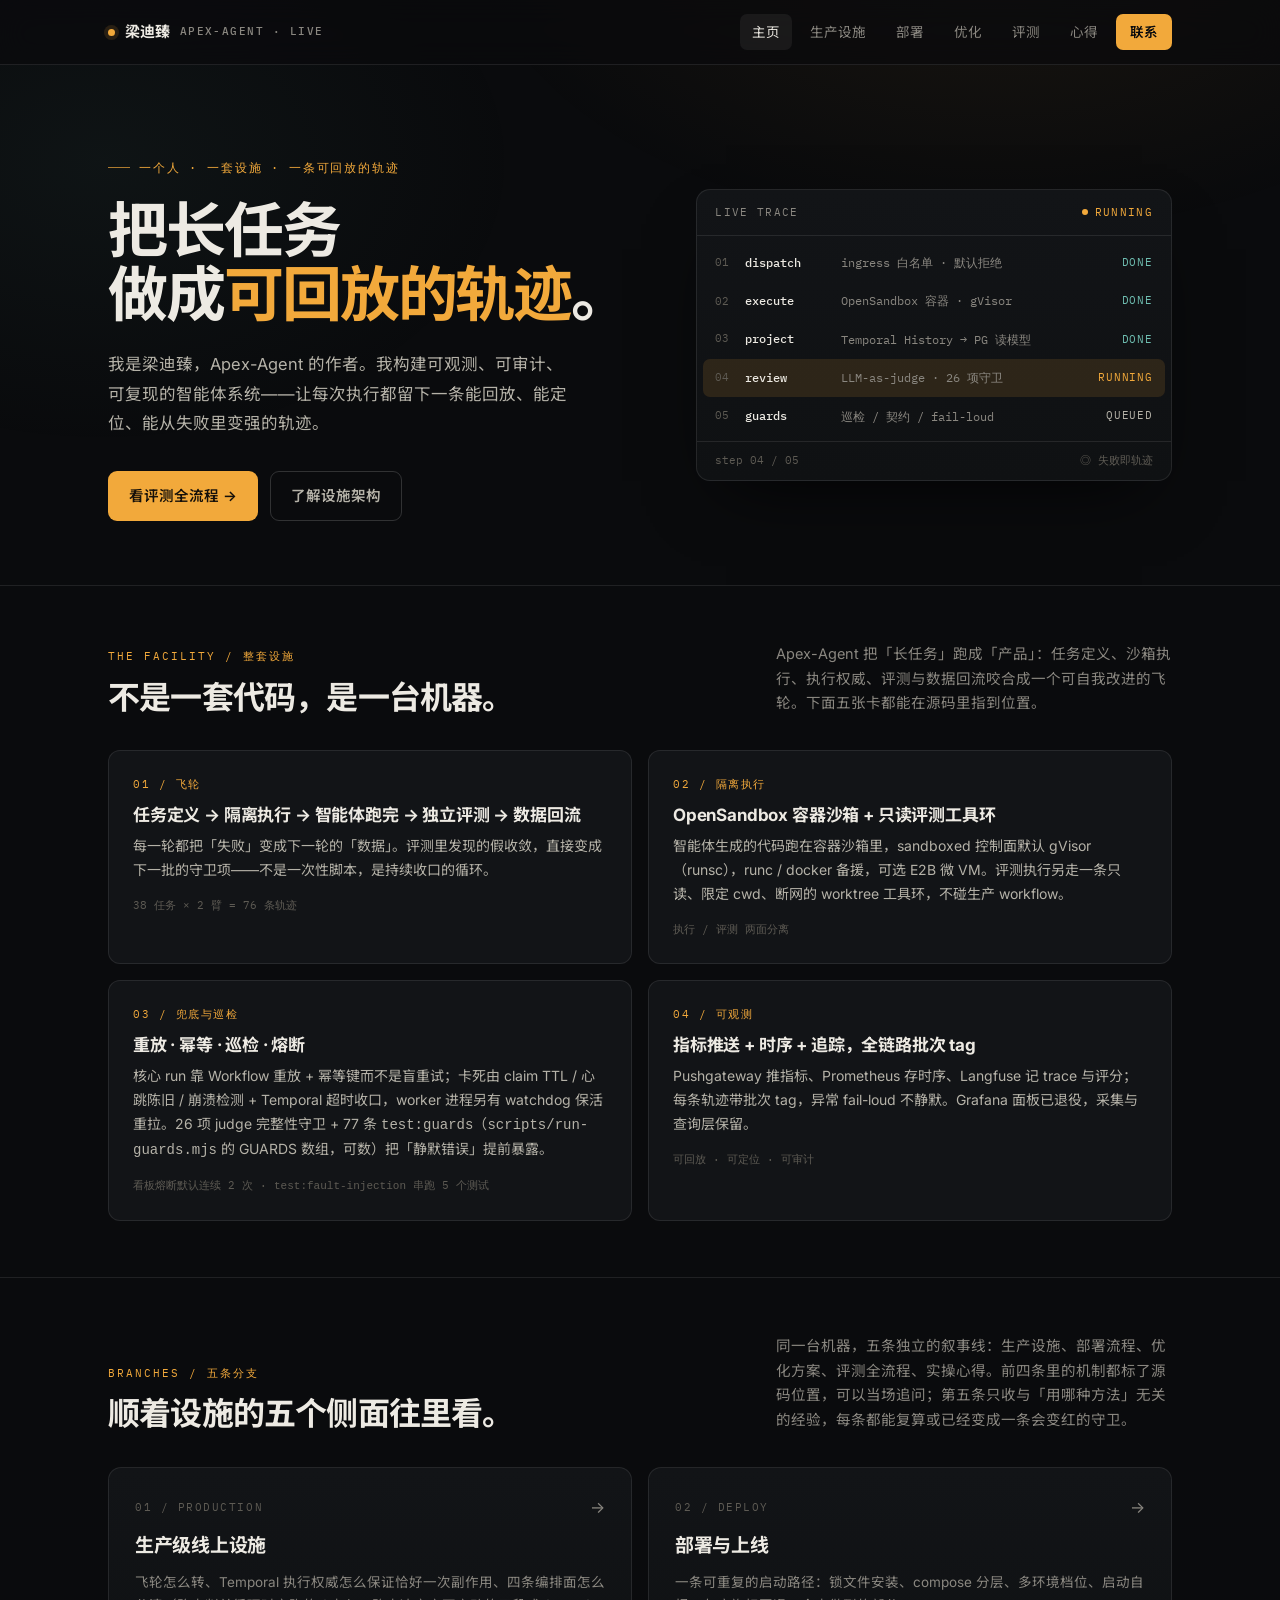
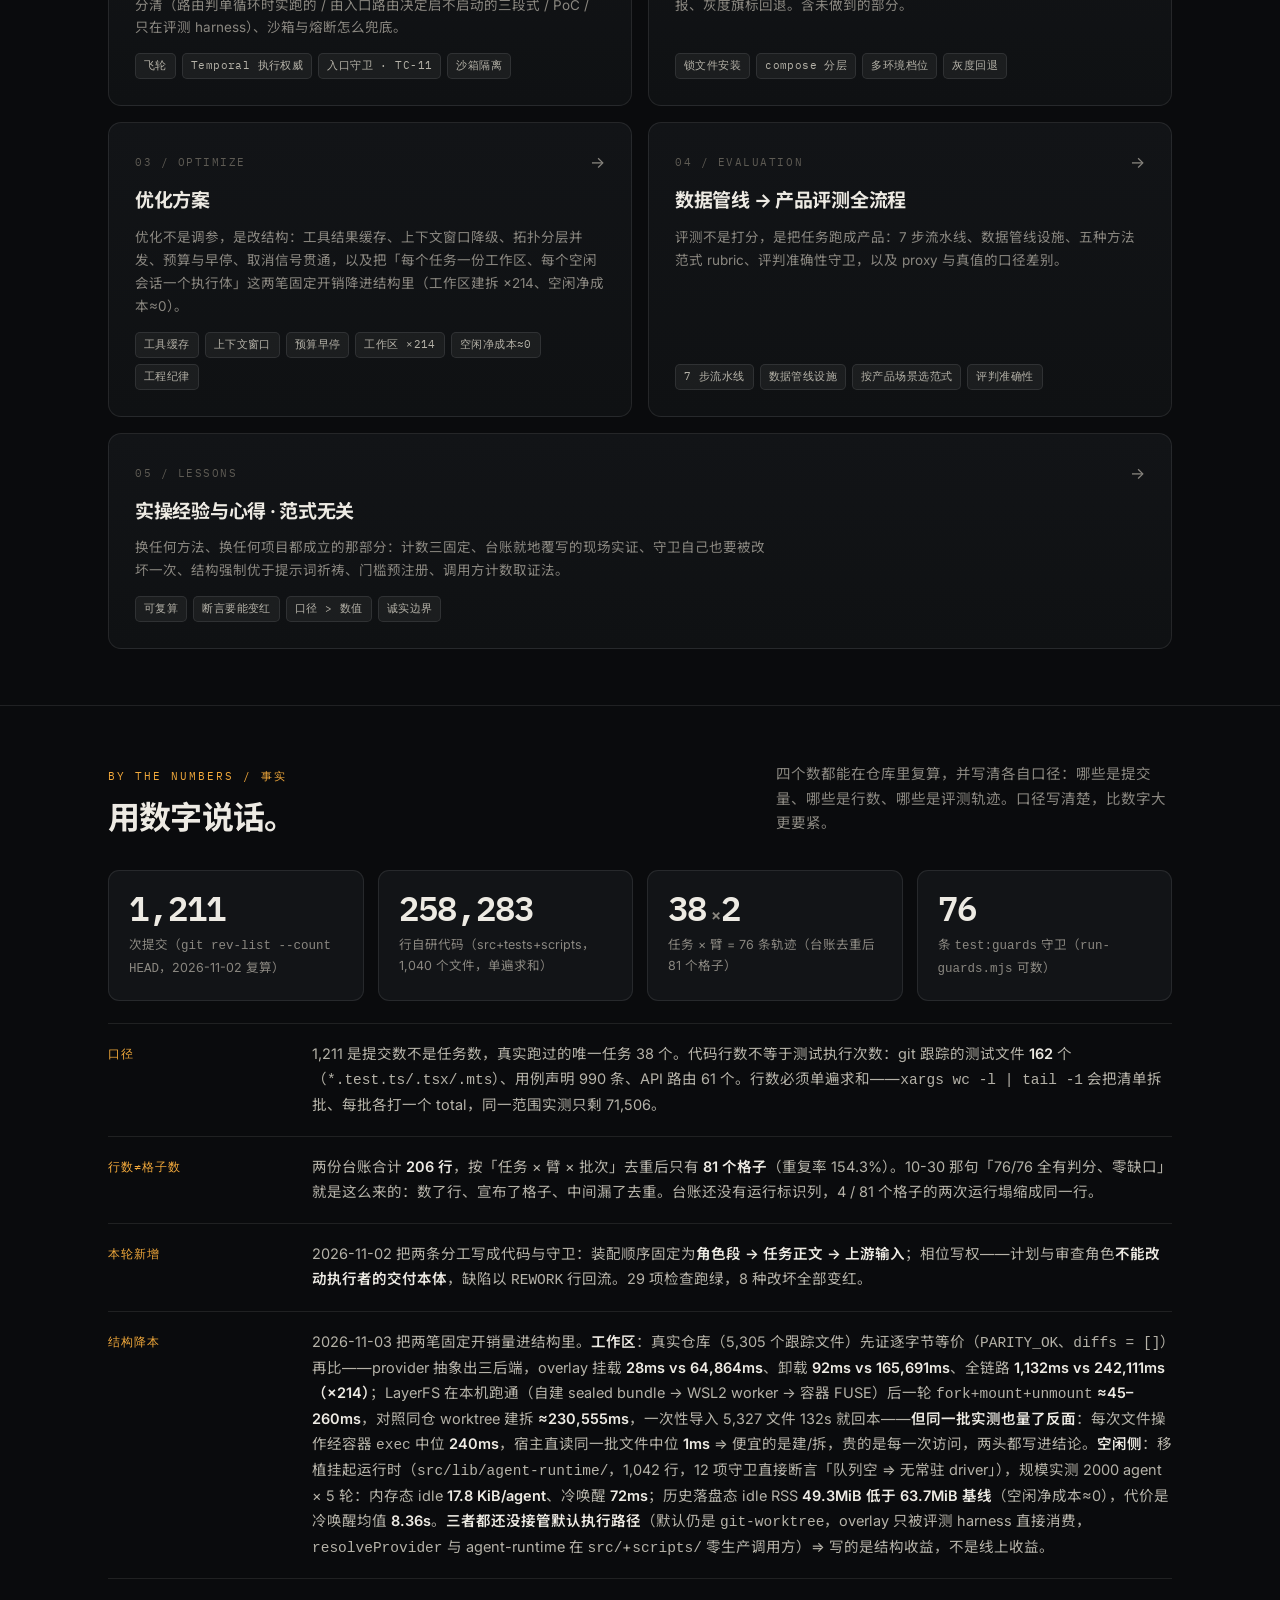
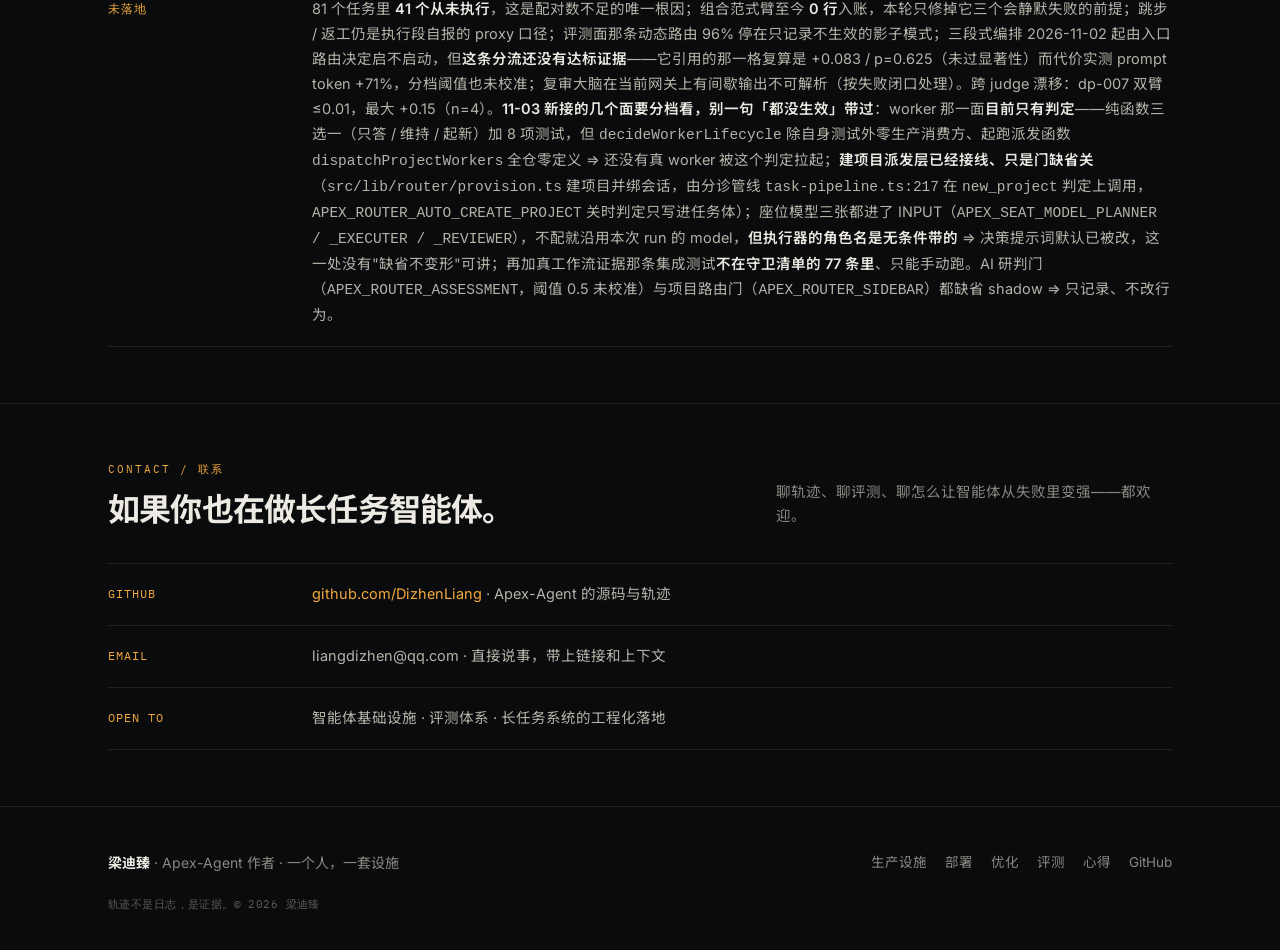
==== index.html @ 501e0e87 "fix: 四处口径被今天的路由提交证伪，就地改口并补齐派发面 自我核验发现上一版写的与 HEAD 不符，逐条以源码取证改正： - 座位模型不是两张而是三张（新增 APEX_SEAT_MODEL_EXE" ====
<!DOCTYPE html>
<html lang="zh-CN">
<head>
<meta charset="UTF-8">
<meta name="viewport" content="width=device-width, initial-scale=1.0">
<title>梁迪臻 · Apex-Agent</title>
<meta name="description" content="梁迪臻，Apex-Agent 作者。一套把长任务跑成可回放轨迹的智能体设施：Temporal 执行权威、沙箱隔离、LLM-as-judge 评测与守卫。">
<link rel="preconnect" href="https://fonts.googleapis.com">
<link rel="preconnect" href="https://fonts.gstatic.com" crossorigin>
<link href="https://fonts.googleapis.com/css2?family=Inter:wght@400;500;600;700;800&family=IBM+Plex+Mono:wght@400;500;600&family=Noto+Sans+SC:wght@400;500;700&display=swap" rel="stylesheet">
<link rel="stylesheet" href="style.css">
</head>
<body>

<header class="site-header">
  <div class="wrap">
    <a class="brand" href="index.html"><span class="dot"></span> 梁迪臻 <span class="sub">APEX-AGENT · LIVE</span></a>
    <nav class="nav">
      <a href="index.html" class="active">主页</a>
      <a href="production.html">生产设施</a>
      <a href="deploy.html">部署</a>
      <a href="optimize.html">优化</a>
      <a href="eval.html">评测</a>
      <a href="lessons.html">心得</a>
      <a href="#contact" class="cta">联系</a>
    </nav>
  </div>
</header>

<main>
  <section class="hero">
    <div class="wrap grid">
      <div>
        <div class="eyebrow">一个人 · 一套设施 · 一条可回放的轨迹</div>
        <h1>把长任务<br>做成<span class="em">可回放的轨迹</span>。</h1>
        <p class="lede">我是梁迪臻，Apex-Agent 的作者。我构建可观测、可审计、可复现的智能体系统——让每次执行都留下一条能回放、能定位、能从失败里变强的轨迹。</p>
        <div class="actions">
          <a class="btn btn-primary" href="eval.html">看评测全流程 →</a>
          <a class="btn btn-ghost" href="#facility">了解设施架构</a>
        </div>
      </div>
      <div class="trace" aria-hidden="true">
        <div class="trace-head"><span>LIVE TRACE</span><span class="live"><i></i>RUNNING</span></div>
        <div class="trace-body">
          <div class="trow"><span class="idx">01</span><span class="act">dispatch</span><span class="detail">ingress 白名单 · 默认拒绝</span><span class="st ok">done</span></div>
          <div class="trow"><span class="idx">02</span><span class="act">execute</span><span class="detail">OpenSandbox 容器 · gVisor</span><span class="st ok">done</span></div>
          <div class="trow"><span class="idx">03</span><span class="act">project</span><span class="detail">Temporal History → PG 读模型</span><span class="st ok">done</span></div>
          <div class="trow now"><span class="idx">04</span><span class="act">review</span><span class="detail">LLM-as-judge · 26 项守卫</span><span class="st run">running</span></div>
          <div class="trow"><span class="idx">05</span><span class="act">guards</span><span class="detail">巡检 / 契约 / fail-loud</span><span class="st">queued</span></div>
        </div>
        <div class="trace-foot"><span>step 04 / 05</span><span>◎ 失败即轨迹</span></div>
      </div>
    </div>
  </section>

  <section class="section" id="facility">
    <div class="wrap">
      <div class="section-head reveal">
        <div><div class="overline">The Facility / 整套设施</div><h2>不是一套代码，是一台机器。</h2></div>
        <p class="note">Apex-Agent 把「长任务」跑成「产品」：任务定义、沙箱执行、执行权威、评测与数据回流咬合成一个可自我改进的飞轮。下面五张卡都能在源码里指到位置。</p>
      </div>
      <div class="cards reveal">
        <div class="card">
          <div class="k">01 / 飞轮</div>
          <h3>任务定义 → 隔离执行 → 智能体跑完 → 独立评测 → 数据回流</h3>
          <p>每一轮都把「失败」变成下一轮的「数据」。评测里发现的假收敛，直接变成下一批的守卫项——不是一次性脚本，是持续收口的循环。</p>
          <div class="meta">38 任务 × 2 臂 = 76 条轨迹</div>
        </div>
        <div class="card">
          <div class="k">02 / 隔离执行</div>
          <h3>OpenSandbox 容器沙箱 + 只读评测工具环</h3>
          <p>智能体生成的代码跑在容器沙箱里，sandboxed 控制面默认 gVisor（runsc），runc / docker 备援，可选 E2B 微 VM。评测执行另走一条只读、限定 cwd、断网的 worktree 工具环，不碰生产 workflow。</p>
          <div class="meta">执行 / 评测 两面分离</div>
        </div>
        <div class="card">
          <div class="k">03 / 兜底与巡检</div>
          <h3>重放 · 幂等 · 巡检 · 熔断</h3>
          <p>核心 run 靠 Workflow 重放 + 幂等键而不是盲重试；卡死由 claim TTL / 心跳陈旧 / 崩溃检测 + Temporal 超时收口，worker 进程另有 watchdog 保活重拉。26 项 judge 完整性守卫 + 77 条 <code>test:guards</code>（<code>scripts/run-guards.mjs</code> 的 GUARDS 数组，可数）把「静默错误」提前暴露。</p>
          <div class="meta">看板熔断默认连续 2 次 · <code>test:fault-injection</code> 串跑 5 个测试</div>
        </div>
        <div class="card">
          <div class="k">04 / 可观测</div>
          <h3>指标推送 + 时序 + 追踪，全链路批次 tag</h3>
          <p>Pushgateway 推指标、Prometheus 存时序、Langfuse 记 trace 与评分；每条轨迹带批次 tag，异常 fail-loud 不静默。Grafana 面板已退役，采集与查询层保留。</p>
          <div class="meta">可回放 · 可定位 · 可审计</div>
        </div>
      </div>
    </div>
  </section>

  <section class="section" id="branches">
    <div class="wrap">
      <div class="section-head reveal">
        <div><div class="overline">Branches / 五条分支</div><h2>顺着设施的五个侧面往里看。</h2></div>
        <p class="note">同一台机器，五条独立的叙事线：生产设施、部署流程、优化方案、评测全流程、实操心得。前四条里的机制都标了源码位置，可以当场追问；第五条只收与「用哪种方法」无关的经验，每条都能复算或已经变成一条会变红的守卫。</p>
      </div>
      <div class="branches reveal">
        <a class="branch" href="production.html">
          <div class="top"><span class="num">01 / PRODUCTION</span><span class="arrow">→</span></div>
          <h3>生产级线上设施</h3>
          <p>飞轮怎么转、Temporal 执行权威怎么保证恰好一次副作用、四条编排面怎么分清（路由判单循环时实跑的 / 由入口路由决定启不启动的三段式 / PoC / 只在评测 harness）、沙箱与熔断怎么兜底。</p>
          <div class="tags"><span class="tag">飞轮</span><span class="tag">Temporal 执行权威</span><span class="tag">入口守卫 · TC-11</span><span class="tag">沙箱隔离</span></div>
        </a>
        <a class="branch" href="deploy.html">
          <div class="top"><span class="num">02 / DEPLOY</span><span class="arrow">→</span></div>
          <h3>部署与上线</h3>
          <p>一条可重复的启动路径：锁文件安装、compose 分层、多环境档位、启动自报、灰度旗标回退。含未做到的部分。</p>
          <div class="tags"><span class="tag">锁文件安装</span><span class="tag">compose 分层</span><span class="tag">多环境档位</span><span class="tag">灰度回退</span></div>
        </a>
        <a class="branch" href="optimize.html">
          <div class="top"><span class="num">03 / OPTIMIZE</span><span class="arrow">→</span></div>
          <h3>优化方案</h3>
          <p>优化不是调参，是改结构：工具结果缓存、上下文窗口降级、拓扑分层并发、预算与早停、取消信号贯通，以及把「每个任务一份工作区、每个空闲会话一个执行体」这两笔固定开销降进结构里（工作区建拆 ×214、空闲净成本≈0）。</p>
          <div class="tags"><span class="tag">工具缓存</span><span class="tag">上下文窗口</span><span class="tag">预算早停</span><span class="tag">工作区 ×214</span><span class="tag">空闲净成本≈0</span><span class="tag">工程纪律</span></div>
        </a>
        <a class="branch" href="eval.html">
          <div class="top"><span class="num">04 / EVALUATION</span><span class="arrow">→</span></div>
          <h3>数据管线 → 产品评测全流程</h3>
          <p>评测不是打分，是把任务跑成产品：7 步流水线、数据管线设施、五种方法范式 rubric、评判准确性守卫，以及 proxy 与真值的口径差别。</p>
          <div class="tags"><span class="tag">7 步流水线</span><span class="tag">数据管线设施</span><span class="tag">按产品场景选范式</span><span class="tag">评判准确性</span></div>
        </a>
        <a class="branch wide" href="lessons.html">
          <div class="top"><span class="num">05 / LESSONS</span><span class="arrow">→</span></div>
          <h3>实操经验与心得 · 范式无关</h3>
          <p>换任何方法、换任何项目都成立的那部分：计数三固定、台账就地覆写的现场实证、守卫自己也要被改坏一次、结构强制优于提示词祈祷、门槛预注册、调用方计数取证法。</p>
          <div class="tags"><span class="tag">可复算</span><span class="tag">断言要能变红</span><span class="tag">口径 &gt; 数值</span><span class="tag">诚实边界</span></div>
        </a>
      </div>
    </div>
  </section>

  <section class="section" id="facts">
    <div class="wrap">
      <div class="section-head reveal">
        <div><div class="overline">By the numbers / 事实</div><h2>用数字说话。</h2></div>
        <p class="note">四个数都能在仓库里复算，并写清各自口径：哪些是提交量、哪些是行数、哪些是评测轨迹。口径写清楚，比数字大更要紧。</p>
      </div>
      <div class="facts reveal">
        <div class="fact"><div class="v">1,211</div><div class="l">次提交（<code>git rev-list --count HEAD</code>，2026-11-02 复算）</div></div>
        <div class="fact"><div class="v">258,283</div><div class="l">行自研代码（src+tests+scripts，1,040 个文件，单遍求和）</div></div>
        <div class="fact"><div class="v">38<span class="u">×</span>2</div><div class="l">任务 × 臂 = 76 条轨迹（台账去重后 81 个格子）</div></div>
        <div class="fact"><div class="v">76</div><div class="l">条 <code>test:guards</code> 守卫（<code>run-guards.mjs</code> 可数）</div></div>
      </div>
      <div class="rows reveal" style="margin-top:22px">
        <div class="row"><div class="rk">口径</div><div class="rv">1,211 是提交数不是任务数，真实跑过的唯一任务 38 个。代码行数不等于测试执行次数：git 跟踪的测试文件 <strong>162</strong> 个（<code>*.test.ts/.tsx/.mts</code>）、用例声明 990 条、API 路由 61 个。行数必须单遍求和——<code>xargs wc -l | tail -1</code> 会把清单拆批、每批各打一个 total，同一范围实测只剩 71,506。</div></div>
        <div class="row"><div class="rk">行数≠格子数</div><div class="rv">两份台账合计 <strong>206 行</strong>，按「任务 × 臂 × 批次」去重后只有 <strong>81 个格子</strong>（重复率 154.3%）。10-30 那句「76/76 全有判分、零缺口」就是这么来的：数了行、宣布了格子、中间漏了去重。台账还没有运行标识列，4 / 81 个格子的两次运行塌缩成同一行。</div></div>
        <div class="row"><div class="rk">本轮新增</div><div class="rv">2026-11-02 把两条分工写成代码与守卫：装配顺序固定为<strong>角色段 → 任务正文 → 上游输入</strong>；相位写权——计划与审查角色<strong>不能改动执行者的交付本体</strong>，缺陷以 <code>REWORK</code> 行回流。29 项检查跑绿，8 种改坏全部变红。</div></div>
        <div class="row"><div class="rk">结构降本</div><div class="rv">2026-11-03 把两笔固定开销量进结构里。<strong>工作区</strong>：真实仓库（5,305 个跟踪文件）先证逐字节等价（<code>PARITY_OK</code>、<code>diffs = []</code>）再比——provider 抽象出三后端，overlay 挂载 <strong>28ms vs 64,864ms</strong>、卸载 <strong>92ms vs 165,691ms</strong>、全链路 <strong>1,132ms vs 242,111ms（×214）</strong>；LayerFS 在本机跑通（自建 sealed bundle → WSL2 worker → 容器 FUSE）后一轮 <code>fork+mount+unmount</code> <strong>≈45–260ms</strong>，对照同仓 worktree 建拆 <strong>≈230,555ms</strong>，一次性导入 5,327 文件 132s 就回本——<strong>但同一批实测也量了反面</strong>：每次文件操作经容器 <code>exec</code> 中位 <strong>240ms</strong>，宿主直读同一批文件中位 <strong>1ms</strong> ⇒ 便宜的是建/拆，贵的是每一次访问，两头都写进结论。<strong>空闲侧</strong>：移植挂起运行时（<code>src/lib/agent-runtime/</code>，1,042 行，12 项守卫直接断言「队列空 ⇒ 无常驻 driver」），规模实测 2000 agent × 5 轮：内存态 idle <strong>17.8 KiB/agent</strong>、冷唤醒 <strong>72ms</strong>；历史落盘态 idle RSS <strong>49.3MiB 低于 63.7MiB 基线</strong>（空闲净成本≈0），代价是冷唤醒均值 <strong>8.36s</strong>。<strong>三者都还没接管默认执行路径</strong>（默认仍是 <code>git-worktree</code>，overlay 只被评测 harness 直接消费，<code>resolveProvider</code> 与 agent-runtime 在 <code>src/</code>+<code>scripts/</code> 零生产调用方）⇒ 写的是结构收益，不是线上收益。</div></div>
        <div class="row"><div class="rk">未落地</div><div class="rv">81 个任务里 <strong>41 个从未执行</strong>，这是配对数不足的唯一根因；组合范式臂至今 <strong>0 行</strong>入账，本轮只修掉它三个会静默失败的前提；跳步 / 返工仍是执行段自报的 proxy 口径；评测面那条动态路由 96% 停在只记录不生效的影子模式；三段式编排 2026-11-02 起由入口路由决定启不启动，但<strong>这条分流还没有达标证据</strong>——它引用的那一格复算是 +0.083 / p=0.625（未过显著性）而代价实测 prompt token +71%，分档阈值也未校准；复审大脑在当前网关上有间歇输出不可解析（按失败闭口处理）。跨 judge 漂移：dp-007 双臂 ≤0.01，最大 +0.15（n=4）。<strong>11-03 新接的几个面要分档看，别一句「都没生效」带过</strong>：worker 那一面<strong>目前只有判定</strong>——纯函数三选一（只答 / 维持 / 起新）加 8 项测试，但 <code>decideWorkerLifecycle</code> 除自身测试外零生产消费方、起跑派发函数 <code>dispatchProjectWorkers</code> 全仓零定义 ⇒ 还没有真 worker 被这个判定拉起；<strong>建项目派发层已经接线、只是门缺省关</strong>（<code>src/lib/router/provision.ts</code> 建项目并绑会话，由分诊管线 <code>task-pipeline.ts:217</code> 在 <code>new_project</code> 判定上调用，<code>APEX_ROUTER_AUTO_CREATE_PROJECT</code> 关时判定只写进任务体）；座位模型三张都进了 INPUT（<code>APEX_SEAT_MODEL_PLANNER / _EXECUTER / _REVIEWER</code>），不配就沿用本次 run 的 model，<strong>但执行器的角色名是无条件带的</strong> ⇒ 决策提示词默认已被改，这一处没有"缺省不变形"可讲；再加真工作流证据那条集成测试<strong>不在守卫清单的 77 条里</strong>、只能手动跑。AI 研判门（<code>APEX_ROUTER_ASSESSMENT</code>，阈值 0.5 未校准）与项目路由门（<code>APEX_ROUTER_SIDEBAR</code>）都缺省 shadow ⇒ 只记录、不改行为。</div></div>
      </div>
    </div>
  </section>

  <section class="section" id="contact">
    <div class="wrap">
      <div class="section-head reveal">
        <div><div class="overline">Contact / 联系</div><h2>如果你也在做长任务智能体。</h2></div>
        <p class="note">聊轨迹、聊评测、聊怎么让智能体从失败里变强——都欢迎。</p>
      </div>
      <div class="rows reveal">
        <div class="row"><div class="rk">GITHUB</div><div class="rv"><a href="https://github.com/DizhenLiang" style="color:var(--accent)">github.com/DizhenLiang</a> · Apex-Agent 的源码与轨迹</div></div>
        <div class="row"><div class="rk">EMAIL</div><div class="rv">liangdizhen@qq.com · 直接说事，带上链接和上下文</div></div>
        <div class="row"><div class="rk">OPEN TO</div><div class="rv">智能体基础设施 · 评测体系 · 长任务系统的工程化落地</div></div>
      </div>
    </div>
  </section>
</main>

<footer class="site-footer">
  <div class="wrap">
    <div class="grid">
      <div class="who"><strong>梁迪臻</strong> · Apex-Agent 作者 · 一个人，一套设施</div>
      <div class="links"><a href="production.html">生产设施</a><a href="deploy.html">部署</a><a href="optimize.html">优化</a><a href="eval.html">评测</a><a href="lessons.html">心得</a><a href="https://github.com/DizhenLiang">GitHub</a></div>
    </div>
    <div class="fine">轨迹不是日志，是证据。© 2026 梁迪臻</div>
  </div>
</footer>

<script>
(function(){
  var els=document.querySelectorAll('.reveal');
  if(!('IntersectionObserver' in window)){els.forEach(function(e){e.classList.add('in')});return;}
  var io=new IntersectionObserver(function(es){es.forEach(function(en){if(en.isIntersecting){en.target.classList.add('in');io.unobserve(en.target);}});},{threshold:.12});
  els.forEach(function(e){io.observe(e)});
})();
</script>
</body>
</html>
---- style.css ----
/* Apex-Agent personal homepage — flight-recorder design system */
:root{
  --bg:#0A0B0D;
  --bg-soft:#0F1113;
  --panel:#121417;
  --panel-2:#16181C;
  --line:rgba(255,255,255,.09);
  --line-strong:rgba(255,255,255,.16);
  --text:#EDEAE3;
  --text-soft:#B5B2A8;
  --muted:#8A8780;
  --dim:#5E5B54;
  --accent:#F2A93B;
  --accent-soft:rgba(242,169,59,.13);
  --accent-line:rgba(242,169,59,.38);
  --teal:#6FBFB2;
  --teal-soft:rgba(111,191,178,.13);
  --mono:"IBM Plex Mono",ui-monospace,SFMono-Regular,Menlo,Consolas,monospace;
  --sans:"Inter","Noto Sans SC",-apple-system,BlinkMacSystemFont,"Segoe UI","PingFang SC","Hiragino Sans GB","Microsoft YaHei",sans-serif;
  --max:1120px;
}
*,*::before,*::after{box-sizing:border-box}
html{scroll-behavior:smooth;scroll-padding-top:88px}
body{
  margin:0;background:var(--bg);color:var(--text);
  font-family:var(--sans);font-size:16px;line-height:1.7;
  -webkit-font-smoothing:antialiased;text-rendering:optimizeLegibility;
}
body::before{
  content:"";position:fixed;inset:0;pointer-events:none;z-index:0;
  background:
    radial-gradient(900px 520px at 78% -8%,rgba(242,169,59,.07),transparent 60%),
    radial-gradient(760px 520px at 8% 18%,rgba(111,191,178,.05),transparent 55%);
}
a{color:inherit;text-decoration:none}
img{max-width:100%;display:block}
h1,h2,h3,h4{margin:0;font-weight:700;letter-spacing:-.02em;line-height:1.14}
p{margin:0}
::selection{background:rgba(242,169,59,.28);color:#fff}
.wrap{position:relative;z-index:1;max-width:var(--max);margin:0 auto;padding:0 28px}
.mono{font-family:var(--mono);font-size:12px;letter-spacing:.02em}

/* ---------- header ---------- */
.site-header{
  position:sticky;top:0;z-index:50;
  background:rgba(10,11,13,.72);backdrop-filter:blur(14px);
  border-bottom:1px solid var(--line);
}
.site-header .wrap{display:flex;align-items:center;justify-content:space-between;height:64px;gap:20px}
.brand{display:flex;align-items:center;gap:10px;font-weight:700;font-size:15px;letter-spacing:-.01em;white-space:nowrap}
.brand .dot{width:7px;height:7px;border-radius:50%;background:var(--accent);box-shadow:0 0 0 4px var(--accent-soft);animation:pulse 2.6s infinite}
.brand .sub{color:var(--muted);font-weight:500;font-family:var(--mono);font-size:10.5px;letter-spacing:.14em;text-transform:uppercase}
@keyframes pulse{0%,100%{opacity:1}50%{opacity:.35}}
.nav{display:flex;align-items:center;gap:6px;flex-wrap:wrap}
.nav a{
  font-size:13.5px;color:var(--muted);padding:7px 12px;border-radius:7px;
  transition:color .18s ease,background .18s ease;white-space:nowrap;
}
.nav a:hover{color:var(--text)}
.nav a.active{color:var(--text);background:rgba(255,255,255,.06)}
.nav a.cta{color:var(--bg);background:var(--accent);font-weight:600;padding:7px 14px}
.nav a.cta:hover{background:#FFC266}
@media(max-width:760px){.nav a:not(.cta){display:none}.site-header .wrap{height:58px}}

/* ---------- hero ---------- */
.hero{padding:84px 0 64px}
.hero .grid{display:grid;grid-template-columns:1.06fr .94fr;gap:52px;align-items:center}
.eyebrow{
  display:inline-flex;align-items:center;gap:9px;font-family:var(--mono);
  font-size:11.5px;letter-spacing:.16em;text-transform:uppercase;color:var(--accent);
  margin-bottom:22px;
}
.eyebrow::before{content:"";width:22px;height:1px;background:var(--accent);opacity:.7}
.hero h1{font-size:clamp(36px,5.2vw,60px);line-height:1.06;letter-spacing:-.035em}
.hero h1 .em{color:var(--accent)}
.hero .lede{margin-top:24px;max-width:46ch;font-size:16.5px;line-height:1.78;color:var(--text-soft)}
.hero .actions{display:flex;flex-wrap:wrap;gap:12px;margin-top:32px}
.btn{
  display:inline-flex;align-items:center;gap:9px;padding:12px 20px;border-radius:9px;
  font-size:14.5px;font-weight:600;transition:transform .18s ease,background .18s ease,border-color .18s ease;
  border:1px solid transparent;
}
.btn:hover{transform:translateY(-1px)}
.btn-primary{background:var(--accent);color:#15100A}
.btn-primary:hover{background:#FFC266}
.btn-ghost{border-color:var(--line-strong);color:var(--text-soft)}
.btn-ghost:hover{border-color:var(--accent-line);color:var(--text)}

/* trace panel */
.trace{
  background:linear-gradient(180deg,var(--panel),var(--bg-soft));
  border:1px solid var(--line);border-radius:14px;overflow:hidden;
  box-shadow:0 30px 70px -30px rgba(0,0,0,.85);
}
.trace-head{display:flex;align-items:center;justify-content:space-between;padding:13px 18px;border-bottom:1px solid var(--line);font-family:var(--mono);font-size:11px;letter-spacing:.12em;text-transform:uppercase;color:var(--muted)}
.trace-head .live{display:inline-flex;align-items:center;gap:7px;color:var(--accent)}
.trace-head .live i{width:6px;height:6px;border-radius:50%;background:var(--accent);animation:pulse 1.8s infinite}
.trace-body{padding:8px 6px 6px}
.trow{display:grid;grid-template-columns:18px 84px 1fr auto;gap:12px;align-items:center;padding:9px 12px;border-radius:7px;font-family:var(--mono);font-size:12px;color:var(--text-soft);opacity:0;transform:translateX(-6px);animation:slideIn .5s ease forwards}
.trow:nth-child(1){animation-delay:.15s}.trow:nth-child(2){animation-delay:.35s}.trow:nth-child(3){animation-delay:.55s}.trow:nth-child(4){animation-delay:.75s}.trow:nth-child(5){animation-delay:.95s}
@keyframes slideIn{to{opacity:1;transform:none}}
.trow .idx{color:var(--dim);font-size:10.5px}
.trow .act{color:var(--text);font-weight:500}
.trow .detail{color:var(--muted);font-size:11.5px;white-space:nowrap;overflow:hidden;text-overflow:ellipsis}
.trow .st{font-size:10.5px;letter-spacing:.08em;text-transform:uppercase}
.st.ok{color:var(--teal)}.st.run{color:var(--accent)}
.trow.now{background:var(--accent-soft)}
.trace-foot{display:flex;justify-content:space-between;padding:10px 18px;border-top:1px solid var(--line);font-family:var(--mono);font-size:10.5px;color:var(--dim)}
@media(max-width:900px){.hero .grid{grid-template-columns:1fr;gap:36px}.trace{max-width:520px}}

/* ---------- sections ---------- */
.section{padding:56px 0;border-top:1px solid var(--line)}
.section:first-of-type{border-top:none}
.section-head{display:grid;grid-template-columns:1fr auto;gap:28px;align-items:end;margin-bottom:34px}
.overline{font-family:var(--mono);font-size:11px;letter-spacing:.18em;text-transform:uppercase;color:var(--accent);margin-bottom:14px}
.section-head h2{font-size:clamp(24px,3vw,32px);letter-spacing:-.025em}
.section-head .note{max-width:44ch;font-size:14.5px;color:var(--muted);line-height:1.7}
@media(max-width:820px){.section-head{grid-template-columns:1fr}.section-head .note{max-width:none}}

/* cards */
.cards{display:grid;grid-template-columns:repeat(2,1fr);gap:16px}
@media(max-width:760px){.cards{grid-template-columns:1fr}}
.card{background:var(--panel);border:1px solid var(--line);border-radius:12px;padding:24px;transition:border-color .2s ease,transform .2s ease}
.card:hover{border-color:var(--line-strong);transform:translateY(-2px)}
.card .k{font-family:var(--mono);font-size:11px;letter-spacing:.14em;text-transform:uppercase;color:var(--accent);margin-bottom:12px}
.card h3{font-size:17px;margin-bottom:9px;letter-spacing:-.01em}
.card p{font-size:14px;color:var(--text-soft);line-height:1.72}
.card .meta{margin-top:14px;font-family:var(--mono);font-size:11px;color:var(--dim)}
.card.wide{grid-column:1/-1}
.card.wide p{max-width:78ch}

/* branch cards (links) */
.branches{display:grid;grid-template-columns:repeat(2,1fr);gap:16px}
.branch.wide{grid-column:1/-1}
.branch.wide p{max-width:70ch}
@media(max-width:760px){.branches{grid-template-columns:1fr}}
.branch{
  display:flex;flex-direction:column;gap:14px;padding:26px;border-radius:13px;
  background:linear-gradient(180deg,var(--panel),var(--bg-soft));
  border:1px solid var(--line);transition:border-color .22s ease,transform .22s ease,background .22s ease;
}
.branch:hover{border-color:var(--accent-line);transform:translateY(-3px);background:linear-gradient(180deg,var(--panel-2),var(--panel))}
.branch .top{display:flex;align-items:center;justify-content:space-between}
.branch .num{font-family:var(--mono);font-size:11px;letter-spacing:.14em;color:var(--dim)}
.branch .arrow{color:var(--muted);transition:transform .22s ease,color .22s ease}
.branch:hover .arrow{transform:translateX(4px);color:var(--accent)}
.branch h3{font-size:19px;letter-spacing:-.015em}
.branch p{font-size:13.5px;color:var(--muted);line-height:1.7;flex:1}
.branch .tags{display:flex;flex-wrap:wrap;gap:6px}
.tag{font-family:var(--mono);font-size:10.5px;letter-spacing:.04em;color:var(--text-soft);background:rgba(255,255,255,.05);border:1px solid var(--line);padding:3px 8px;border-radius:5px;white-space:nowrap}
.tag.accent{color:var(--accent);border-color:var(--accent-line);background:var(--accent-soft)}

/* facts */
.facts{display:grid;grid-template-columns:repeat(4,1fr);gap:14px}
@media(max-width:820px){.facts{grid-template-columns:repeat(2,1fr)}}
.fact{padding:20px;border:1px solid var(--line);border-radius:11px;background:var(--panel)}
.fact .v{font-family:var(--mono);font-size:clamp(24px,3.4vw,34px);font-weight:600;letter-spacing:-.02em;color:var(--text);line-height:1}
.fact .v .u{font-size:.5em;color:var(--muted);margin-left:4px;letter-spacing:0}
.fact .l{margin-top:9px;font-size:12.5px;color:var(--muted)}

/* rows */
.rows{border-top:1px solid var(--line)}
.row{display:grid;grid-template-columns:180px 1fr;gap:24px;padding:18px 0;border-bottom:1px solid var(--line);align-items:start}
.row .rk{font-family:var(--mono);font-size:11.5px;letter-spacing:.08em;color:var(--accent);padding-top:2px}
.row .rv{font-size:14.5px;color:var(--text-soft);line-height:1.72}
.row .rv strong{color:var(--text);font-weight:600}
@media(max-width:680px){.row{grid-template-columns:1fr;gap:6px}}

/* steps */
.steps{display:grid;gap:10px}
.step{display:grid;grid-template-columns:56px 1fr;gap:20px;padding:18px 20px;border:1px solid var(--line);border-radius:11px;background:var(--panel);transition:border-color .2s ease}
.step:hover{border-color:var(--line-strong)}
.step .sn{font-family:var(--mono);font-size:12px;color:var(--accent);letter-spacing:.06em;padding-top:2px}
.step h4{font-size:15.5px;margin-bottom:5px}
.step p{font-size:13.5px;color:var(--muted);line-height:1.68}

/* list */
.list{list-style:none;padding:0;margin:0;display:grid;gap:10px}
.list li{position:relative;padding-left:20px;font-size:14px;color:var(--text-soft);line-height:1.7}
.list li::before{content:"";position:absolute;left:0;top:.62em;width:7px;height:7px;border:1px solid var(--accent);transform:rotate(45deg)}
.list li strong{color:var(--text);font-weight:600}

/* prose */
.prose{max-width:70ch}
.prose p{font-size:15.5px;line-height:1.8;color:var(--text-soft);margin-bottom:16px}
.prose p:last-child{margin-bottom:0}
.prose strong{color:var(--text);font-weight:600}

/* quote */
.quote{border-left:2px solid var(--accent);padding:6px 0 6px 22px;margin:8px 0 0}
.quote p{font-size:16px;line-height:1.75;color:var(--text)}
.quote .who{margin-top:12px;font-family:var(--mono);font-size:11.5px;color:var(--dim);letter-spacing:.06em}

/* footer */
.site-footer{border-top:1px solid var(--line);padding:44px 0 56px}
.site-footer .grid{display:flex;flex-wrap:wrap;align-items:center;justify-content:space-between;gap:18px}
.site-footer .who{font-size:14px;color:var(--muted)}
.site-footer .who strong{color:var(--text)}
.site-footer .links{display:flex;flex-wrap:wrap;gap:18px}
.site-footer .links a{font-size:13.5px;color:var(--muted);transition:color .18s ease}
.site-footer .links a:hover{color:var(--accent)}
.site-footer .fine{margin-top:22px;font-family:var(--mono);font-size:10.5px;color:var(--dim);letter-spacing:.04em}

/* reveal */
.reveal{opacity:0;transform:translateY(16px);transition:opacity .7s ease,transform .7s ease}
.reveal.in{opacity:1;transform:none}
@media(prefers-reduced-motion:reduce){.reveal{opacity:1;transform:none;transition:none}.trow{opacity:1;transform:none;animation:none}}
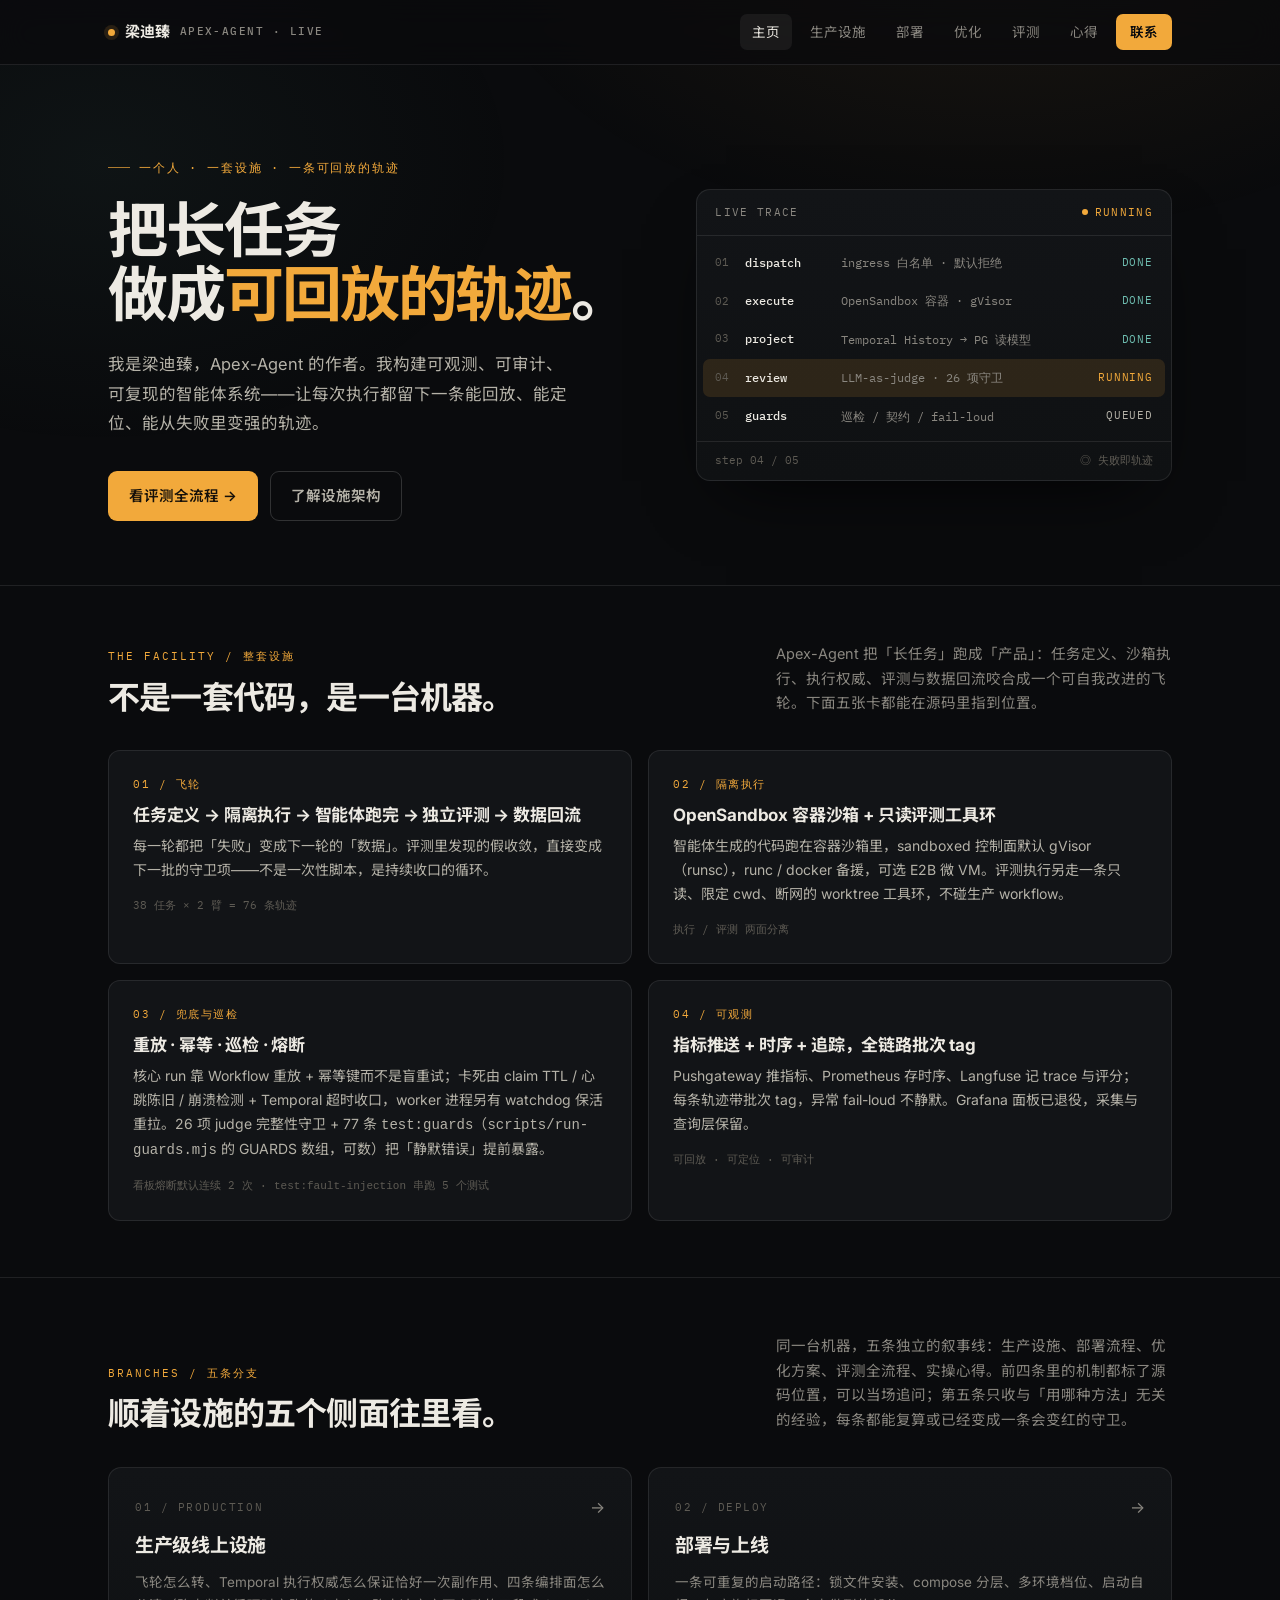
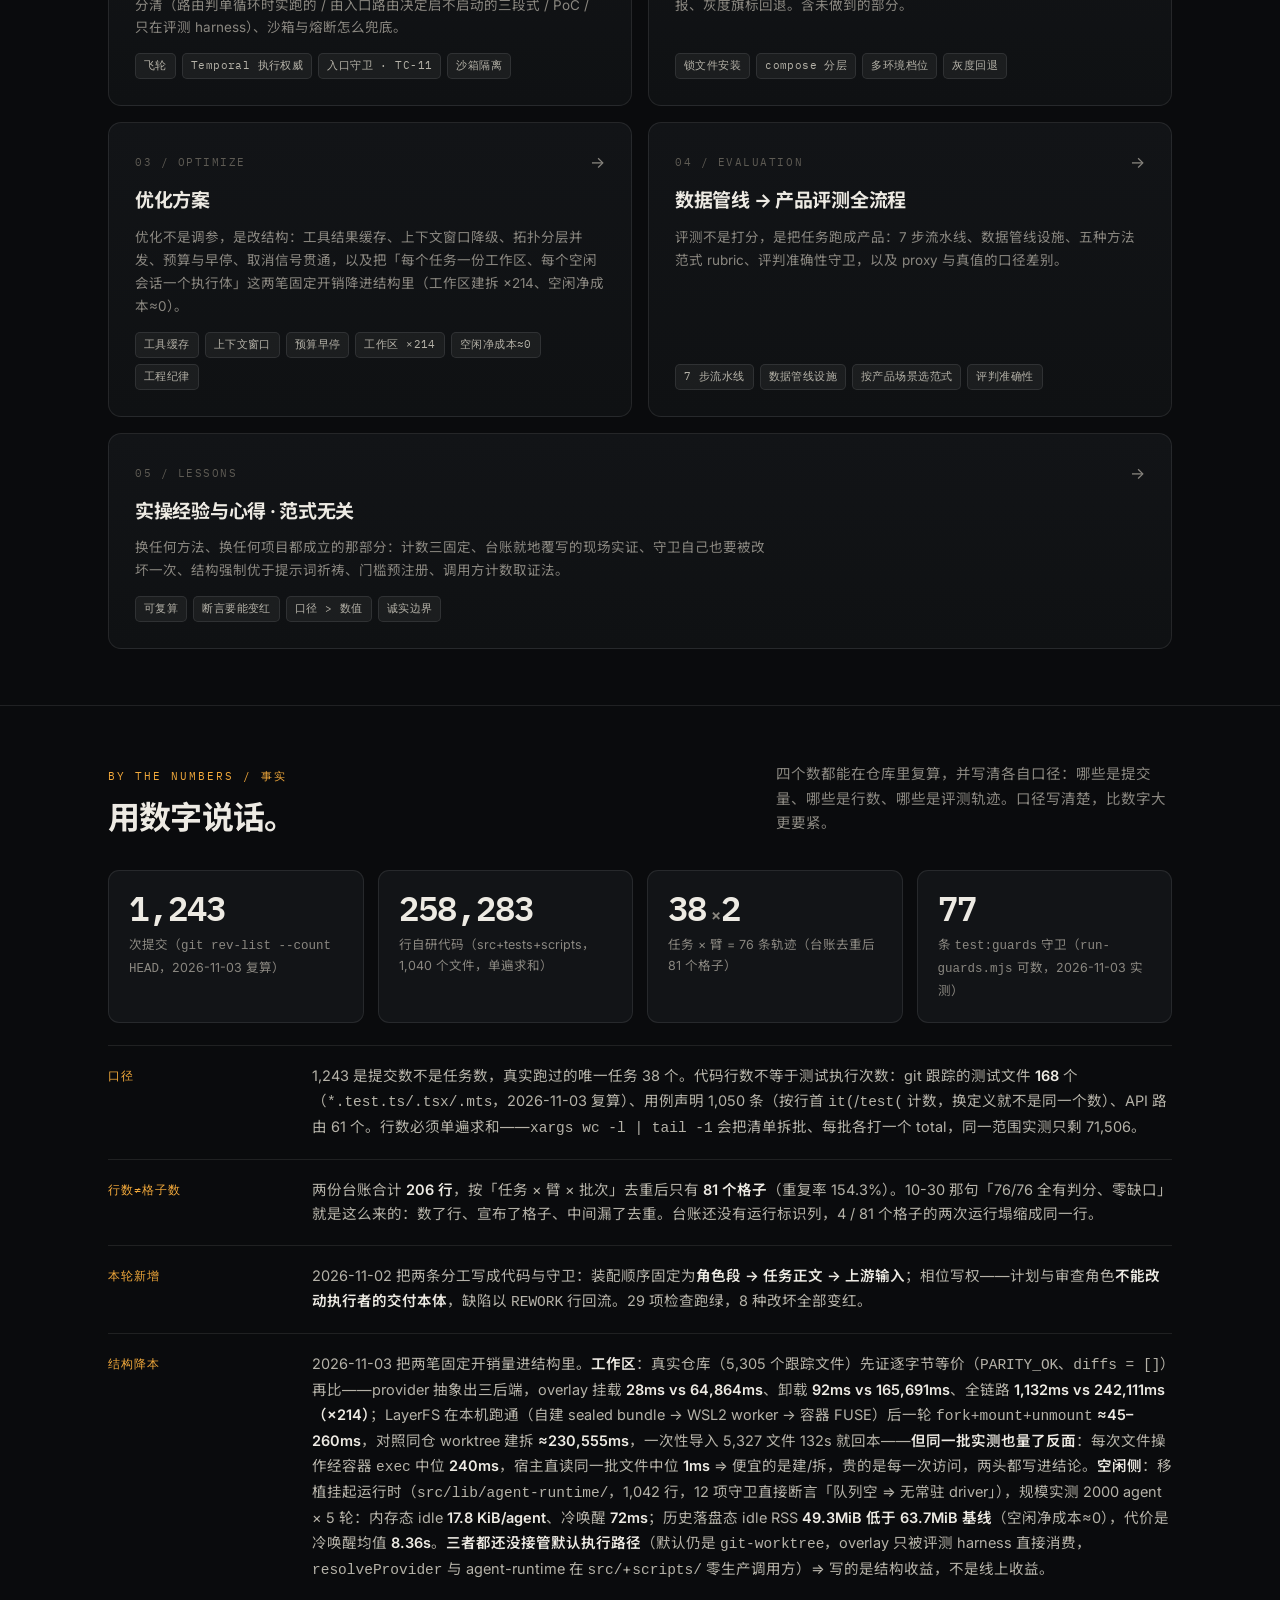
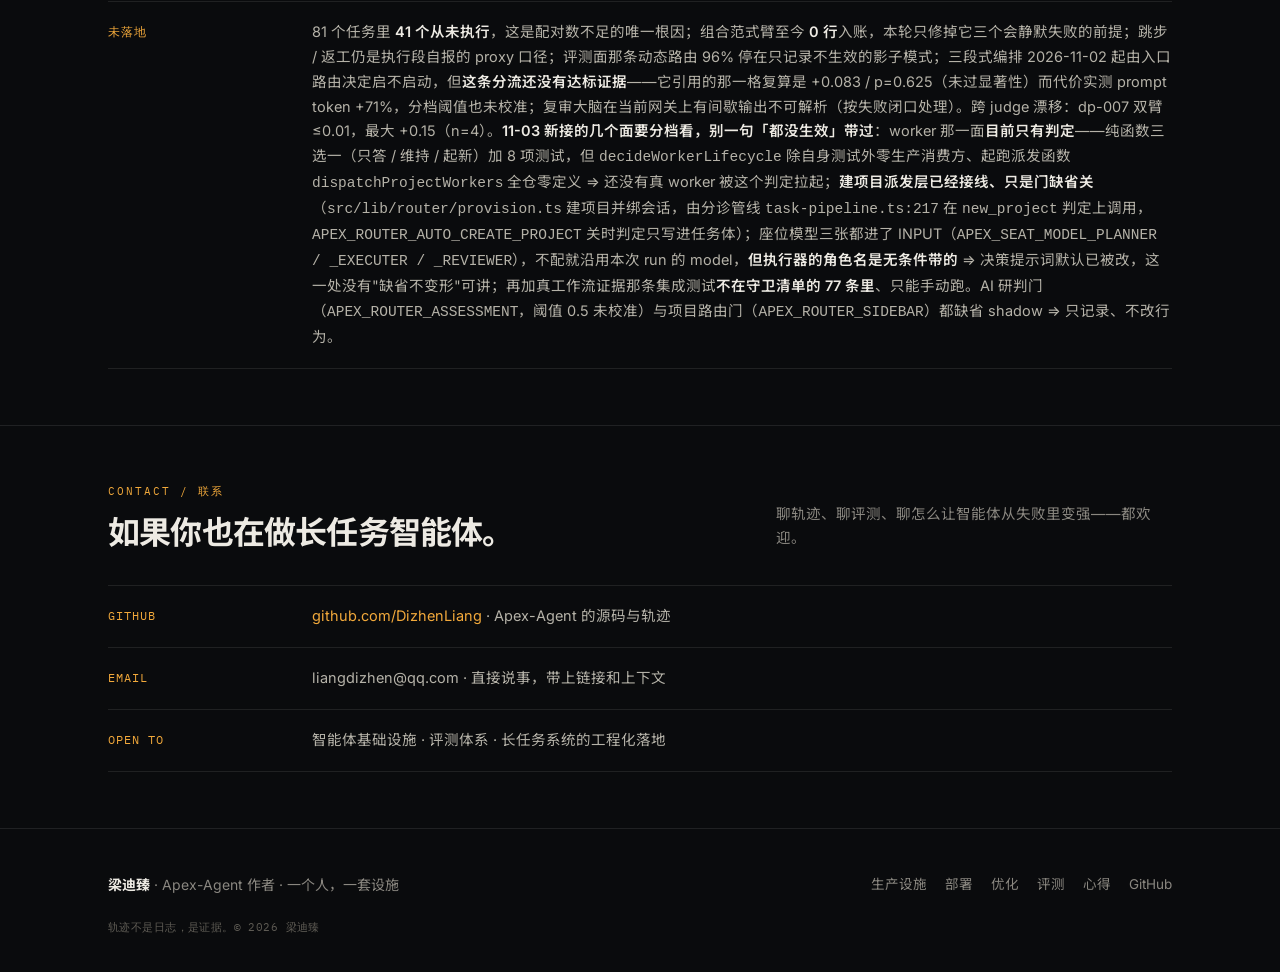
==== commit 2417c5b4: "docs(数字): 复算后修正漂掉的数——提交 1,243、守卫 77 条、测试文件 168、用例 1,050；每个数带日期与口径" ====
--- a/index.html
+++ b/index.html
@@ -136,13 +136,13 @@
         <p class="note">四个数都能在仓库里复算，并写清各自口径：哪些是提交量、哪些是行数、哪些是评测轨迹。口径写清楚，比数字大更要紧。</p>
       </div>
       <div class="facts reveal">
-        <div class="fact"><div class="v">1,211</div><div class="l">次提交（<code>git rev-list --count HEAD</code>，2026-11-02 复算）</div></div>
+        <div class="fact"><div class="v">1,243</div><div class="l">次提交（<code>git rev-list --count HEAD</code>，2026-11-03 复算）</div></div>
         <div class="fact"><div class="v">258,283</div><div class="l">行自研代码（src+tests+scripts，1,040 个文件，单遍求和）</div></div>
         <div class="fact"><div class="v">38<span class="u">×</span>2</div><div class="l">任务 × 臂 = 76 条轨迹（台账去重后 81 个格子）</div></div>
-        <div class="fact"><div class="v">76</div><div class="l">条 <code>test:guards</code> 守卫（<code>run-guards.mjs</code> 可数）</div></div>
+        <div class="fact"><div class="v">77</div><div class="l">条 <code>test:guards</code> 守卫（<code>run-guards.mjs</code> 可数，2026-11-03 实测）</div></div>
       </div>
       <div class="rows reveal" style="margin-top:22px">
-        <div class="row"><div class="rk">口径</div><div class="rv">1,211 是提交数不是任务数，真实跑过的唯一任务 38 个。代码行数不等于测试执行次数：git 跟踪的测试文件 <strong>162</strong> 个（<code>*.test.ts/.tsx/.mts</code>）、用例声明 990 条、API 路由 61 个。行数必须单遍求和——<code>xargs wc -l | tail -1</code> 会把清单拆批、每批各打一个 total，同一范围实测只剩 71,506。</div></div>
+        <div class="row"><div class="rk">口径</div><div class="rv">1,243 是提交数不是任务数，真实跑过的唯一任务 38 个。代码行数不等于测试执行次数：git 跟踪的测试文件 <strong>168</strong> 个（<code>*.test.ts/.tsx/.mts</code>，2026-11-03 复算）、用例声明 1,050 条（按行首 <code>it(</code>/<code>test(</code> 计数，换定义就不是同一个数）、API 路由 61 个。行数必须单遍求和——<code>xargs wc -l | tail -1</code> 会把清单拆批、每批各打一个 total，同一范围实测只剩 71,506。</div></div>
         <div class="row"><div class="rk">行数≠格子数</div><div class="rv">两份台账合计 <strong>206 行</strong>，按「任务 × 臂 × 批次」去重后只有 <strong>81 个格子</strong>（重复率 154.3%）。10-30 那句「76/76 全有判分、零缺口」就是这么来的：数了行、宣布了格子、中间漏了去重。台账还没有运行标识列，4 / 81 个格子的两次运行塌缩成同一行。</div></div>
         <div class="row"><div class="rk">本轮新增</div><div class="rv">2026-11-02 把两条分工写成代码与守卫：装配顺序固定为<strong>角色段 → 任务正文 → 上游输入</strong>；相位写权——计划与审查角色<strong>不能改动执行者的交付本体</strong>，缺陷以 <code>REWORK</code> 行回流。29 项检查跑绿，8 种改坏全部变红。</div></div>
         <div class="row"><div class="rk">结构降本</div><div class="rv">2026-11-03 把两笔固定开销量进结构里。<strong>工作区</strong>：真实仓库（5,305 个跟踪文件）先证逐字节等价（<code>PARITY_OK</code>、<code>diffs = []</code>）再比——provider 抽象出三后端，overlay 挂载 <strong>28ms vs 64,864ms</strong>、卸载 <strong>92ms vs 165,691ms</strong>、全链路 <strong>1,132ms vs 242,111ms（×214）</strong>；LayerFS 在本机跑通（自建 sealed bundle → WSL2 worker → 容器 FUSE）后一轮 <code>fork+mount+unmount</code> <strong>≈45–260ms</strong>，对照同仓 worktree 建拆 <strong>≈230,555ms</strong>，一次性导入 5,327 文件 132s 就回本——<strong>但同一批实测也量了反面</strong>：每次文件操作经容器 <code>exec</code> 中位 <strong>240ms</strong>，宿主直读同一批文件中位 <strong>1ms</strong> ⇒ 便宜的是建/拆，贵的是每一次访问，两头都写进结论。<strong>空闲侧</strong>：移植挂起运行时（<code>src/lib/agent-runtime/</code>，1,042 行，12 项守卫直接断言「队列空 ⇒ 无常驻 driver」），规模实测 2000 agent × 5 轮：内存态 idle <strong>17.8 KiB/agent</strong>、冷唤醒 <strong>72ms</strong>；历史落盘态 idle RSS <strong>49.3MiB 低于 63.7MiB 基线</strong>（空闲净成本≈0），代价是冷唤醒均值 <strong>8.36s</strong>。<strong>三者都还没接管默认执行路径</strong>（默认仍是 <code>git-worktree</code>，overlay 只被评测 harness 直接消费，<code>resolveProvider</code> 与 agent-runtime 在 <code>src/</code>+<code>scripts/</code> 零生产调用方）⇒ 写的是结构收益，不是线上收益。</div></div>
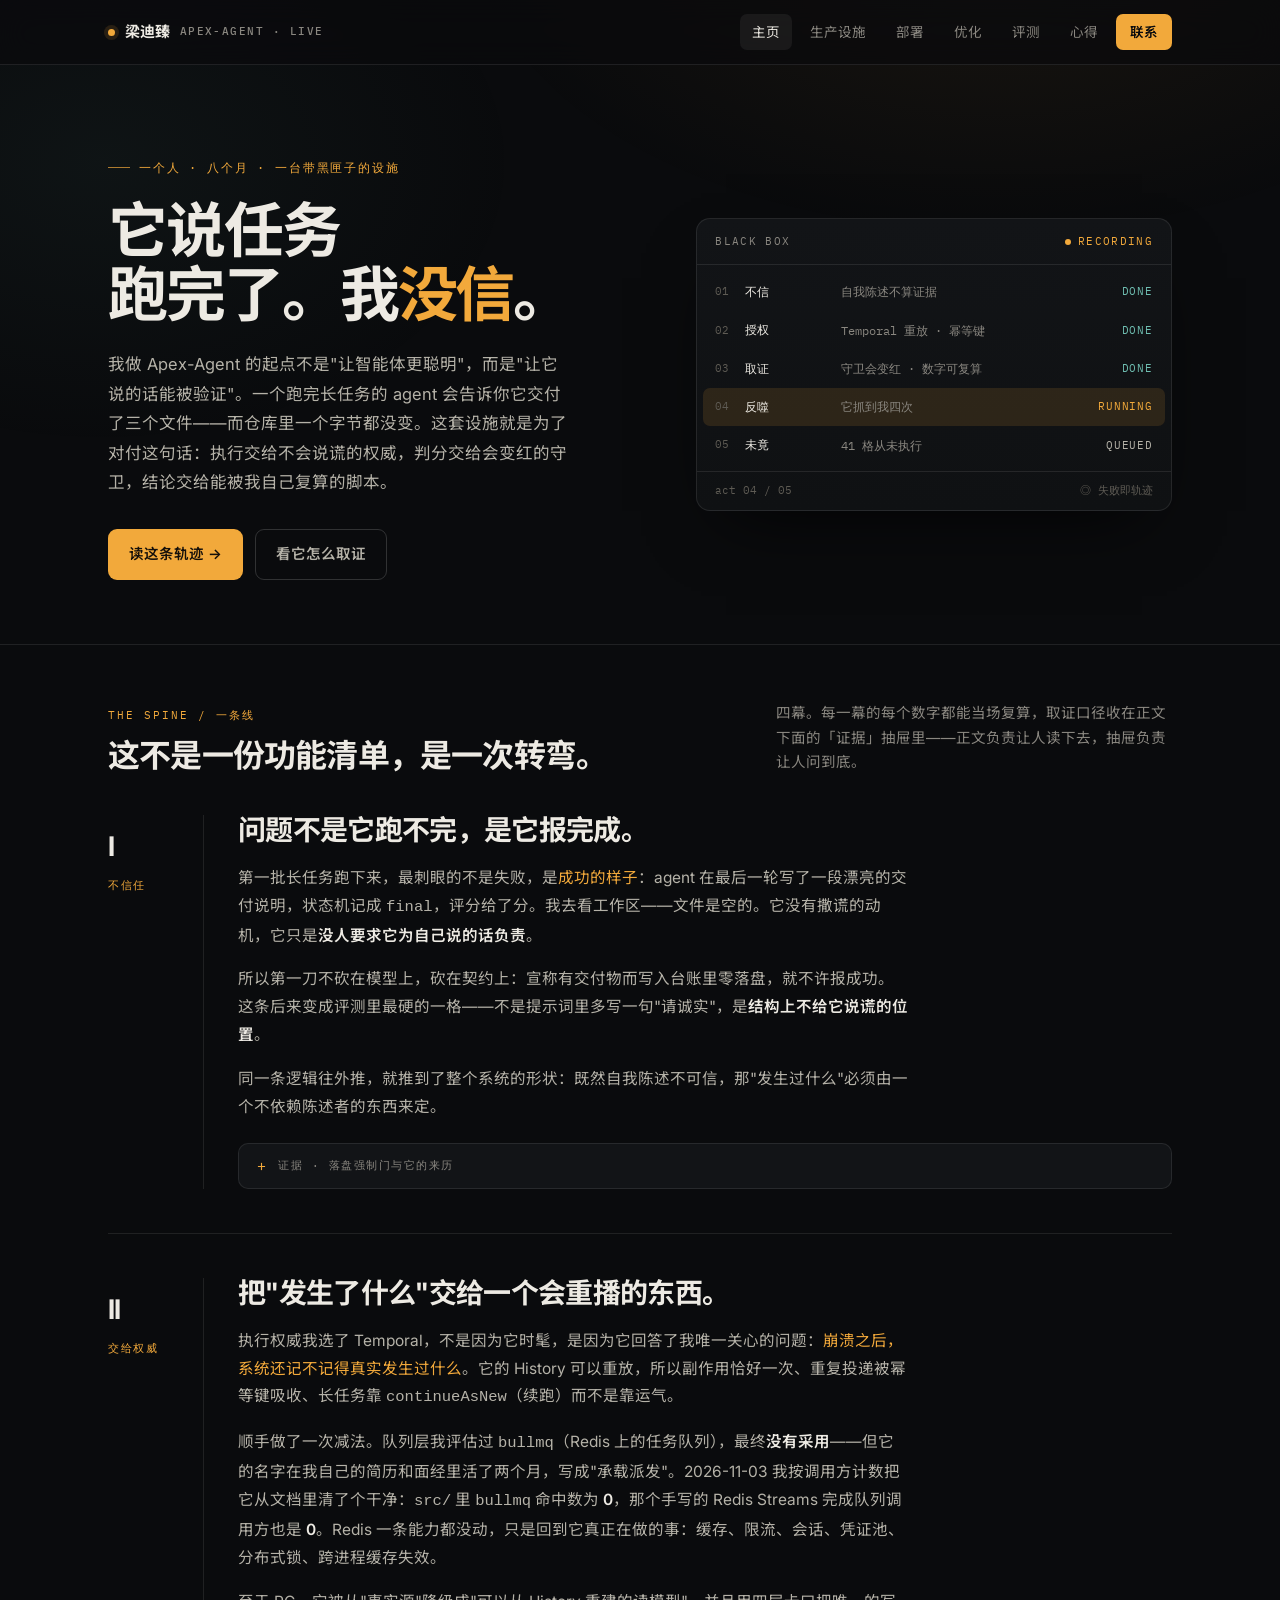
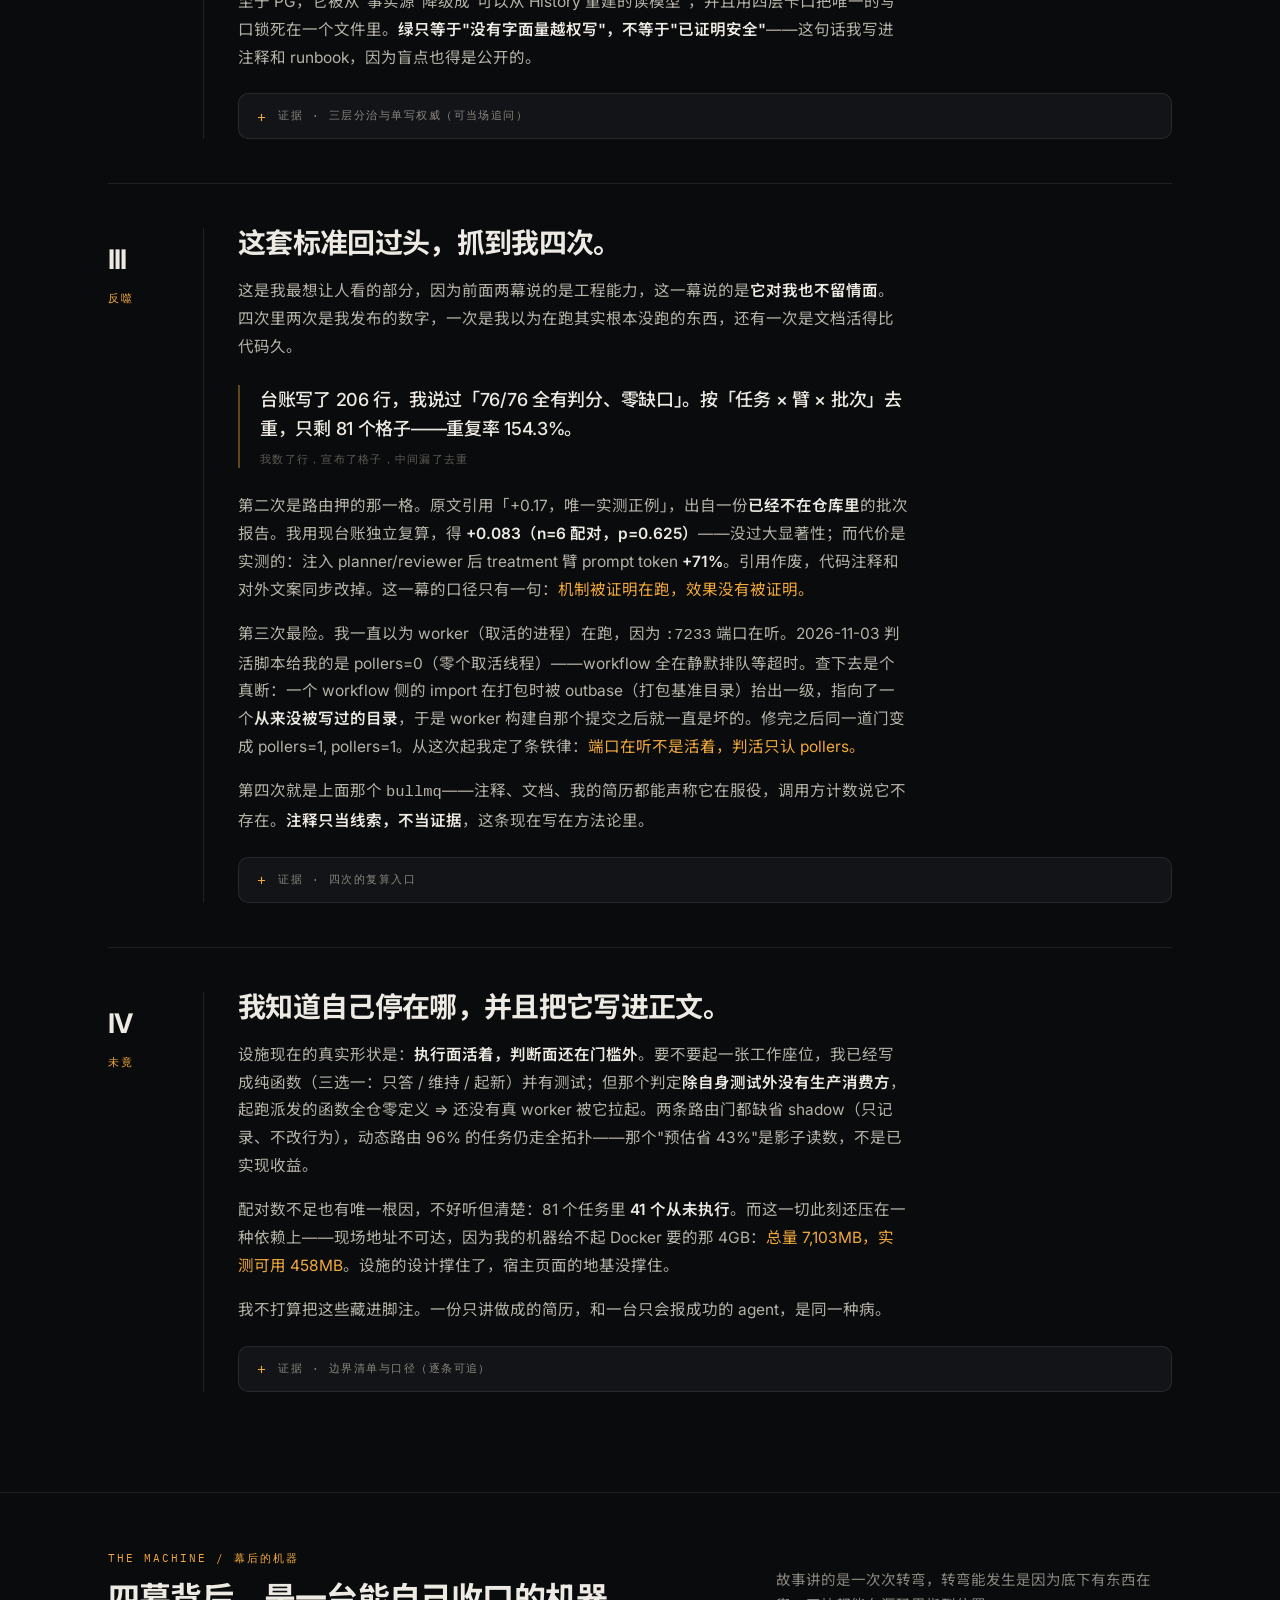
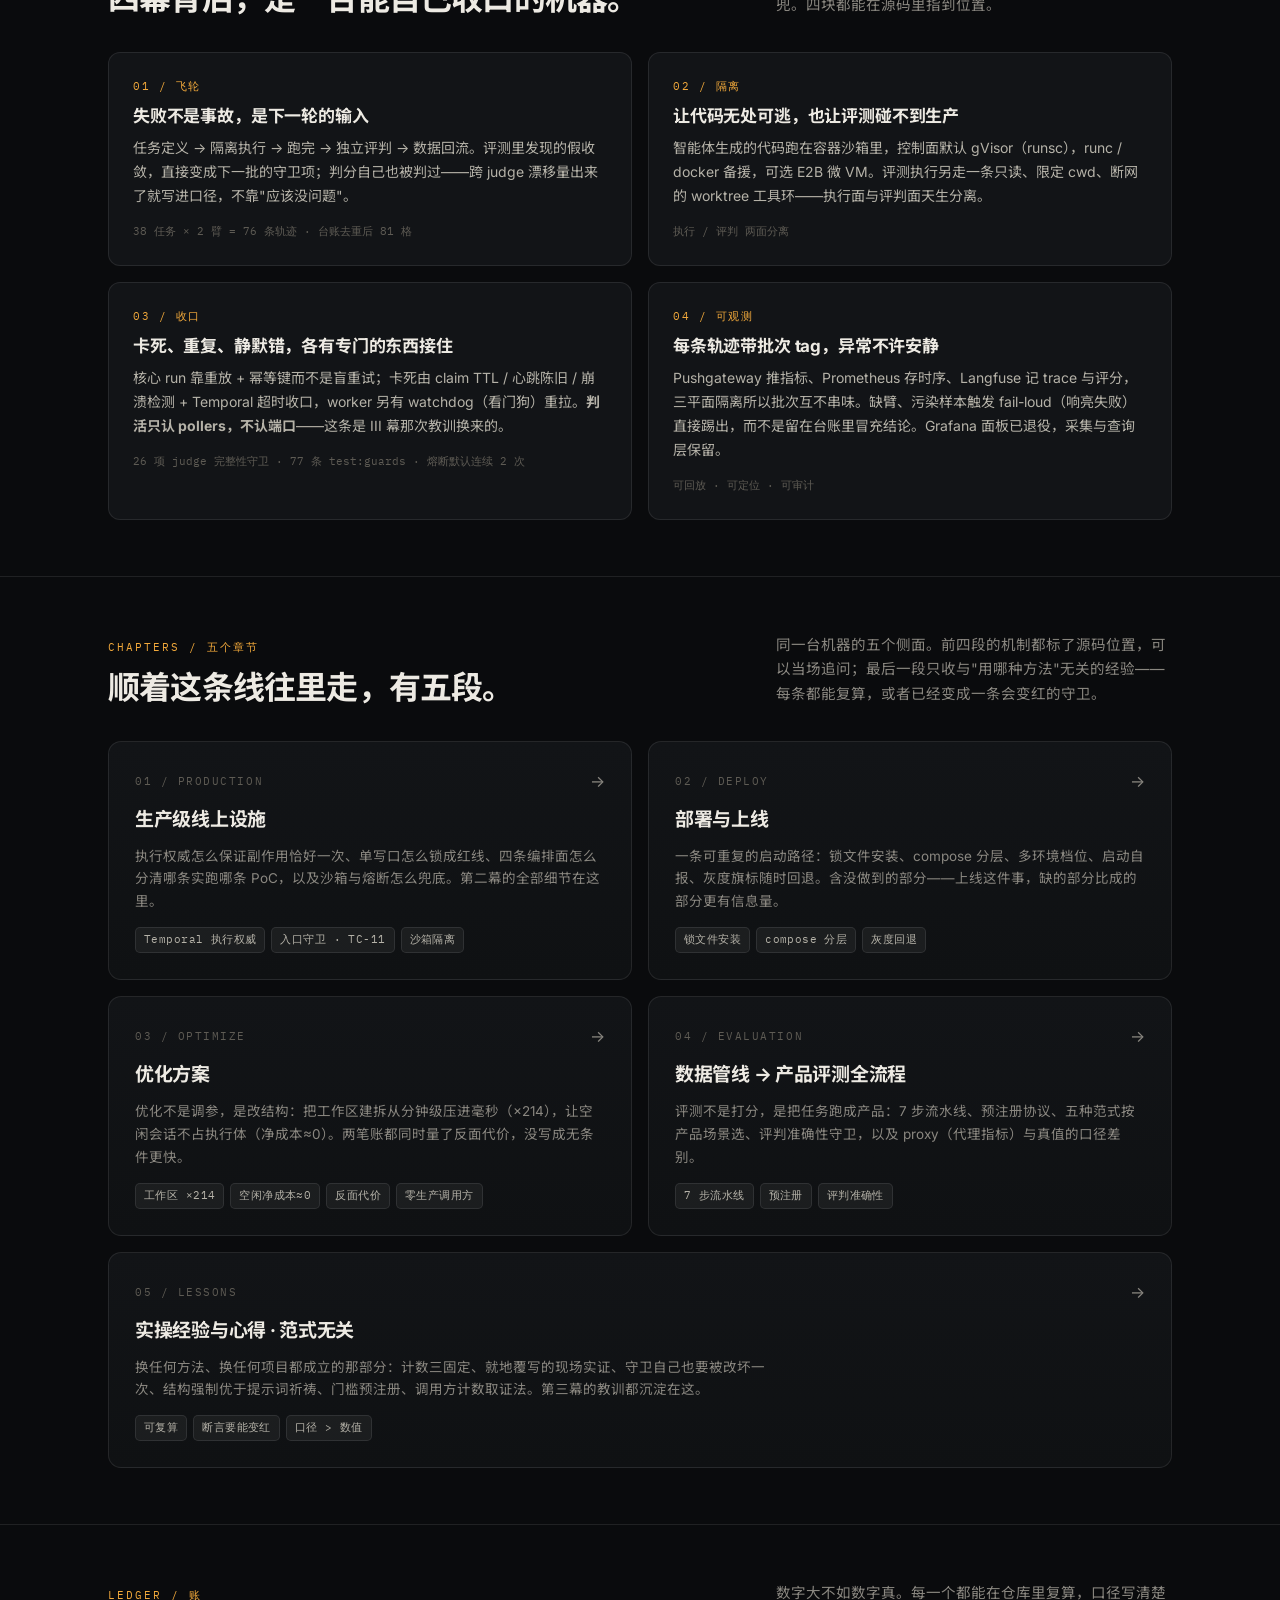
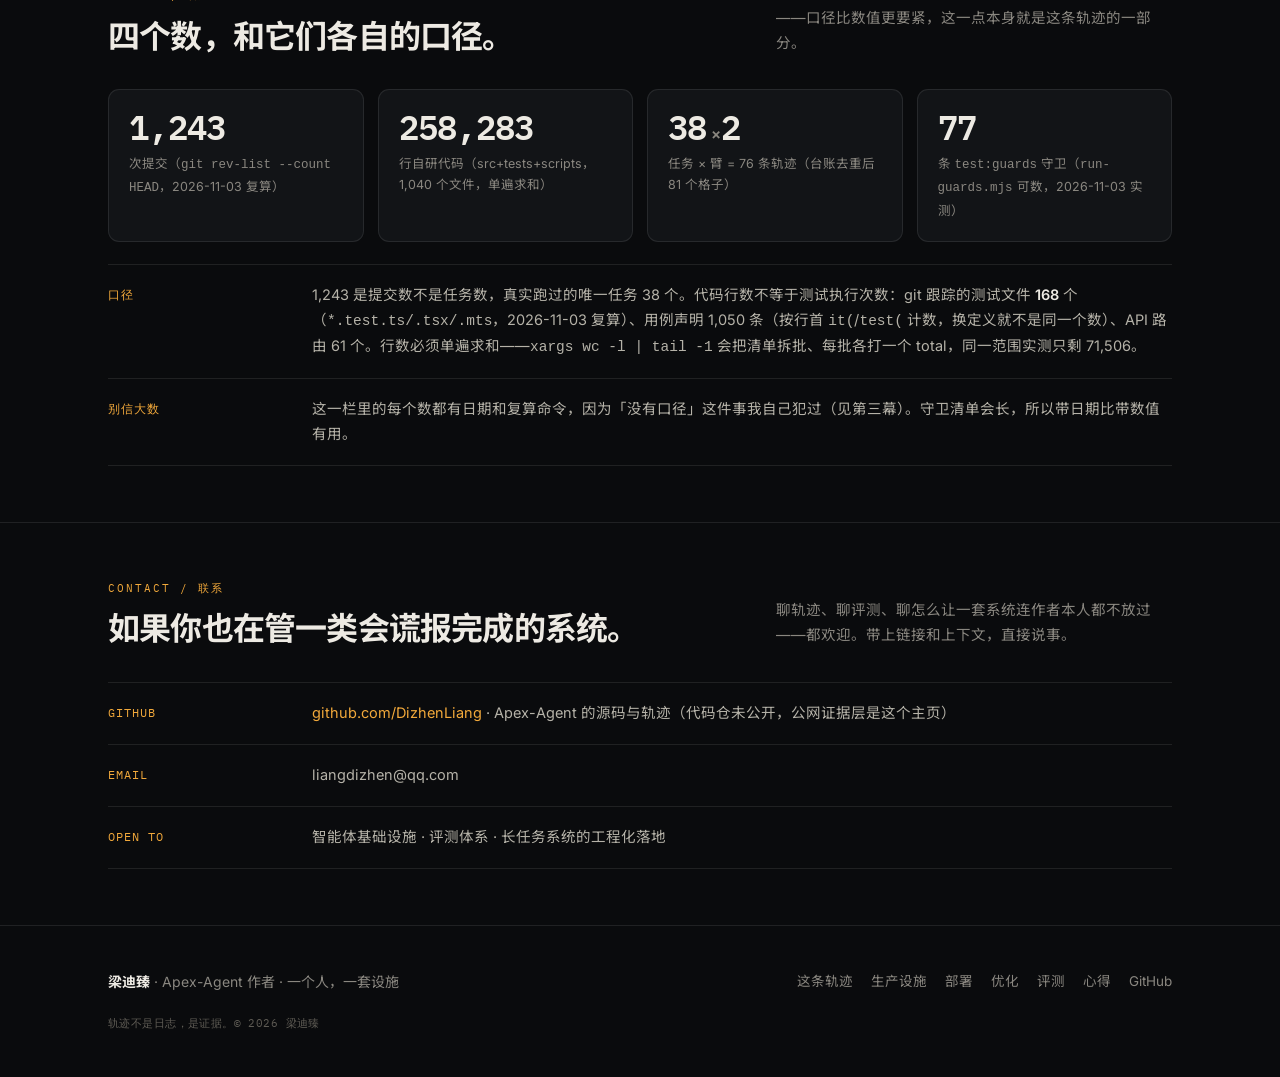
==== commit b41df660: "docs(homepage): 主页改成四幕叙事，审计密度收进证据抽屉 正文原来是把取证结果直接摊在页面上——index.html 的「未落地」那一格 500 多字 塞在一个表单元里，读不下去。改成一" ====
--- a/index.html
+++ b/index.html
@@ -3,8 +3,8 @@
 <head>
 <meta charset="UTF-8">
 <meta name="viewport" content="width=device-width, initial-scale=1.0">
-<title>梁迪臻 · Apex-Agent</title>
-<meta name="description" content="梁迪臻，Apex-Agent 作者。一套把长任务跑成可回放轨迹的智能体设施：Temporal 执行权威、沙箱隔离、LLM-as-judge 评测与守卫。">
+<title>梁迪臻 · Apex-Agent：一条会说话的黑匣子轨迹</title>
+<meta name="description" content="梁迪臻，Apex-Agent 作者。起点不是让智能体更聪明，而是让它说的话能被验证：Temporal 执行权威、可复算的评测台账、会变红的守卫，和一个知道自己停在哪的诚实面。">
 <link rel="preconnect" href="https://fonts.googleapis.com">
 <link rel="preconnect" href="https://fonts.gstatic.com" crossorigin>
 <link href="https://fonts.googleapis.com/css2?family=Inter:wght@400;500;600;700;800&family=IBM+Plex+Mono:wght@400;500;600&family=Noto+Sans+SC:wght@400;500;700&display=swap" rel="stylesheet">
@@ -31,24 +31,123 @@
   <section class="hero">
     <div class="wrap grid">
       <div>
-        <div class="eyebrow">一个人 · 一套设施 · 一条可回放的轨迹</div>
-        <h1>把长任务<br>做成<span class="em">可回放的轨迹</span>。</h1>
-        <p class="lede">我是梁迪臻，Apex-Agent 的作者。我构建可观测、可审计、可复现的智能体系统——让每次执行都留下一条能回放、能定位、能从失败里变强的轨迹。</p>
+        <div class="eyebrow">一个人 · 八个月 · 一台带黑匣子的设施</div>
+        <h1>它说任务<br>跑完了。我<span class="em">没信</span>。</h1>
+        <p class="lede">我做 Apex-Agent 的起点不是"让智能体更聪明"，而是"让它说的话能被验证"。一个跑完长任务的 agent 会告诉你它交付了三个文件——而仓库里一个字节都没变。这套设施就是为了对付这句话：执行交给不会说谎的权威，判分交给会变红的守卫，结论交给能被我自己复算的脚本。</p>
         <div class="actions">
-          <a class="btn btn-primary" href="eval.html">看评测全流程 →</a>
-          <a class="btn btn-ghost" href="#facility">了解设施架构</a>
+          <a class="btn btn-primary" href="#story">读这条轨迹 →</a>
+          <a class="btn btn-ghost" href="eval.html">看它怎么取证</a>
         </div>
       </div>
       <div class="trace" aria-hidden="true">
-        <div class="trace-head"><span>LIVE TRACE</span><span class="live"><i></i>RUNNING</span></div>
+        <div class="trace-head"><span>BLACK BOX</span><span class="live"><i></i>RECORDING</span></div>
         <div class="trace-body">
-          <div class="trow"><span class="idx">01</span><span class="act">dispatch</span><span class="detail">ingress 白名单 · 默认拒绝</span><span class="st ok">done</span></div>
-          <div class="trow"><span class="idx">02</span><span class="act">execute</span><span class="detail">OpenSandbox 容器 · gVisor</span><span class="st ok">done</span></div>
-          <div class="trow"><span class="idx">03</span><span class="act">project</span><span class="detail">Temporal History → PG 读模型</span><span class="st ok">done</span></div>
-          <div class="trow now"><span class="idx">04</span><span class="act">review</span><span class="detail">LLM-as-judge · 26 项守卫</span><span class="st run">running</span></div>
-          <div class="trow"><span class="idx">05</span><span class="act">guards</span><span class="detail">巡检 / 契约 / fail-loud</span><span class="st">queued</span></div>
-        </div>
-        <div class="trace-foot"><span>step 04 / 05</span><span>◎ 失败即轨迹</span></div>
+          <div class="trow"><span class="idx">01</span><span class="act">不信</span><span class="detail">自我陈述不算证据</span><span class="st ok">done</span></div>
+          <div class="trow"><span class="idx">02</span><span class="act">授权</span><span class="detail">Temporal 重放 · 幂等键</span><span class="st ok">done</span></div>
+          <div class="trow"><span class="idx">03</span><span class="act">取证</span><span class="detail">守卫会变红 · 数字可复算</span><span class="st ok">done</span></div>
+          <div class="trow now"><span class="idx">04</span><span class="act">反噬</span><span class="detail">它抓到我四次</span><span class="st run">running</span></div>
+          <div class="trow"><span class="idx">05</span><span class="act">未竟</span><span class="detail">41 格从未执行</span><span class="st">queued</span></div>
+        </div>
+        <div class="trace-foot"><span>act 04 / 05</span><span>◎ 失败即轨迹</span></div>
+      </div>
+    </div>
+  </section>
+
+  <section class="section" id="story">
+    <div class="wrap">
+      <div class="section-head reveal">
+        <div><div class="overline">The Spine / 一条线</div><h2>这不是一份功能清单，是一次转弯。</h2></div>
+        <p class="note">四幕。每一幕的每个数字都能当场复算，取证口径收在正文下面的「证据」抽屉里——正文负责让人读下去，抽屉负责让人问到底。</p>
+      </div>
+
+      <div class="story reveal">
+
+        <article class="beat">
+          <div class="beat-rail"><b>I</b>不信任</div>
+          <div>
+            <h3>问题不是它跑不完，是它报完成。</h3>
+            <div class="prose">
+              <p>第一批长任务跑下来，最刺眼的不是失败，是<em>成功的样子</em>：agent 在最后一轮写了一段漂亮的交付说明，状态机记成 <code>final</code>，评分给了分。我去看工作区——文件是空的。它没有撒谎的动机，它只是<strong>没人要求它为自己说的话负责</strong>。</p>
+              <p>所以第一刀不砍在模型上，砍在契约上：宣称有交付物而写入台账里零落盘，就不许报成功。这条后来变成评测里最硬的一格——不是提示词里多写一句"请诚实"，是<strong>结构上不给它说谎的位置</strong>。</p>
+              <p>同一条逻辑往外推，就推到了整个系统的形状：既然自我陈述不可信，那"发生过什么"必须由一个不依赖陈述者的东西来定。</p>
+            </div>
+            <details class="evi">
+              <summary>证据 · 落盘强制门与它的来历</summary>
+              <div class="evi-body">
+                <p>final 阶段四道残片守卫（截断 / 空证据 / 错位锚点 / 越界分数）断掉「假 final → 零落盘 → reward 0」连锁；交付清单与落地审计（landing audit）<strong>共用同一套路径解析</strong> ⇒ 门与审计永不漂移。评测面实测：<strong>无落盘一票否决 0 分</strong>，破坏性重写封顶 <span class="n">0.5</span>。</p>
+                <p>代价与被抓住的样本也是量出来的：复审失控取证到 cell 级（<code>dp-008/c</code> reviewer 162 轮里 <strong>86 轮</strong> deny/replay 且零升级出口）；复审轮帽 <code>REREVIEW_CEILING=32</code>，实测识别 <span class="n">16/76</span> 个 reviewer ≥60 轮的失控样本，<strong>纳入治理口径但不剔除</strong>——真实失败样本要留着。</p>
+                <p>结构强制优于提示词祈祷的方法论见<a href="lessons.html">心得</a>。</p>
+              </div>
+            </details>
+          </div>
+        </article>
+
+        <article class="beat">
+          <div class="beat-rail"><b>II</b>交给权威</div>
+          <div>
+            <h3>把"发生了什么"交给一个会重播的东西。</h3>
+            <div class="prose">
+              <p>执行权威我选了 Temporal，不是因为它时髦，是因为它回答了我唯一关心的问题：<em>崩溃之后，系统还记不记得真实发生过什么</em>。它的 History 可以重放，所以副作用恰好一次、重复投递被幂等键吸收、长任务靠 <code>continueAsNew</code>（续跑）而不是靠运气。</p>
+              <p>顺手做了一次减法。队列层我评估过 <code>bullmq</code>（Redis 上的任务队列），最终<strong>没有采用</strong>——但它的名字在我自己的简历和面经里活了两个月，写成"承载派发"。2026-11-03 我按调用方计数把它从文档里清了个干净：<code>src/</code> 里 <code>bullmq</code> 命中数为 <strong>0</strong>，那个手写的 Redis Streams 完成队列调用方也是 <strong>0</strong>。Redis 一条能力都没动，只是回到它真正在做的事：缓存、限流、会话、凭证池、分布式锁、跨进程缓存失效。</p>
+              <p>至于 PG，它被从"事实源"降级成"可以从 History 重建的读模型"，并且用四层卡口把唯一的写口锁死在一个文件里。<strong>绿只等于"没有字面量越权写"，不等于"已证明安全"</strong>——这句话我写进注释和 runbook，因为盲点也得是公开的。</p>
+            </div>
+            <details class="evi">
+              <summary>证据 · 三层分治与单写权威（可当场追问）</summary>
+              <div class="evi-body">
+                <p><strong>入口</strong>：<code>harness-bridge.publishTask</code> → <code>dispatchIngress</code>（默认拒绝白名单，唯一接入点）→ <code>startWorkflowIdempotent</code>，<strong>无中间队列中转</strong>；Temporal 不可达则 fail-closed，不回退 PG。task queue（任务队列）<code>apex-orchestrator</code> / <code>apex-side-effects</code> 即传输 + 执行层。</p>
+                <p><strong>调度面</strong>：平台 cron <strong>没有进程内守护</strong>，执行面就是 Temporal Schedule——<code>automation-scheduler.ts:224</code> <code>client.schedule.create</code>，action 指向 <code>apexCronJobRun</code>。2026-11-03 无 Docker 实测 worker 起来即 <span class="n">automation schedule reconcile: synced=1/1</span>。</p>
+                <p><strong>单写</strong>：TC-11 四层卡口 = 字面量/行扫描（正则命中 <code>INSERT INTO|UPDATE (session_tree|activity_results)</code>，出现在 <code>projection/sync.ts</code> 之外即红）+ import 边界扫描 + 运行时 fail-closed + worker 在场校验；<span class="n">5 个</span>故障注入测试串跑（41 处断言）。</p>
+                <p><strong>Kafka 的诚实位置</strong>：代码、compose、pm2 三条腿齐，但门在 <code>harness-bridge.ts:27-28</code> 要求 <code>KAFKA_INGRESS_ENABLED==="true"</code> <em>且</em> <code>KAFKA_INGRESS_MODE==="kafka"</code>，实测 <code>.env</code> 里 <code>grep KAFKA</code> <strong>零命中</strong> ⇒ 三道门全关，今天是旁路而非链路。</p>
+                <p><strong>人在环信号</strong>：<code>humanApproval</code>（<code>planExecuteReview.ts:92</code>）与 <code>agentHumanApproval</code>（<code>agentLoop.ts:79</code>）在 <code>src/</code> <strong>零发送方</strong>——全仓唯一的 <code>handle.signal(</code> 在测试夹具里。处理器定义了，没人按。</p>
+              </div>
+            </details>
+          </div>
+        </article>
+
+        <article class="beat">
+          <div class="beat-rail"><b>III</b>反噬</div>
+          <div>
+            <h3>这套标准回过头，抓到我四次。</h3>
+            <div class="prose">
+              <p>这是我最想让人看的部分，因为前面两幕说的是工程能力，这一幕说的是<strong>它对我也不留情面</strong>。四次里两次是我发布的数字，一次是我以为在跑其实根本没跑的东西，还有一次是文档活得比代码久。</p>
+              <div class="pull">台账写了 206 行，我说过「76/76 全有判分、零缺口」。按「任务 × 臂 × 批次」去重，只剩 81 个格子——重复率 154.3%。<cite>我数了行，宣布了格子，中间漏了去重</cite></div>
+              <p>第二次是路由押的那一格。原文引用「+0.17，唯一实测正例」，出自一份<strong>已经不在仓库里</strong>的批次报告。我用现台账独立复算，得 <strong>+0.083（n=6 配对，p=0.625）</strong>——没过大显著性；而代价是实测的：注入 planner/reviewer 后 treatment 臂 prompt token <strong>+71%</strong>。引用作废，代码注释和对外文案同步改掉。这一幕的口径只有一句：<em>机制被证明在跑，效果没有被证明。</em></p>
+              <p>第三次最险。我一直以为 worker（取活的进程）在跑，因为 <code>:7233</code> 端口在听。2026-11-03 判活脚本给我的是 <span class="n">pollers=0</span>（零个取活线程）——workflow 全在静默排队等超时。查下去是个真断：一个 workflow 侧的 import 在打包时被 outbase（打包基准目录）抬出一级，指向了一个<strong>从来没被写过的目录</strong>，于是 worker 构建自那个提交之后就一直是坏的。修完之后同一道门变成 <span class="n">pollers=1, pollers=1</span>。从这次起我定了条铁律：<em>端口在听不是活着，判活只认 pollers。</em></p>
+              <p>第四次就是上面那个 <code>bullmq</code>——注释、文档、我的简历都能声称它在服役，调用方计数说它不存在。<strong>注释只当线索，不当证据</strong>，这条现在写在方法论里。</p>
+            </div>
+            <details class="evi">
+              <summary>证据 · 四次的复算入口</summary>
+              <div class="evi-body">
+                <p>① <strong>台账</strong>：两份合计 <span class="n">206 行</span> → 去重 <span class="n">81 格</span>（主台账 198 行 = 76 格）；同批可配对 <span class="n">33 对</span>，门槛 60 对未达 ⇒ 只报方向信号。合并 meanΔ <strong>−0.015（11 胜 / 15 负 / 7 平）</strong>；分尺读数<strong>符号相反</strong>：DP 在人工判分尺 <strong>+0.153</strong>、在机器判分尺 <strong>−0.167</strong>。台账尚无运行标识列，4 / 81 个格子的两次运行塌缩成同一行。</p>
+                <p>② <strong>那一格</strong>：复算口径 = 按 任务×臂 去重取最新 seq + 精确符号翻转检验 + 取人工判分尺；权威分析文档另一口径 +0.150 / p=0.500 且自判"收益是单格伪影"。跨 judge 漂移：dp-007 双臂 ≤0.01，vm-018/c 低分端 +0.15（n=4，只报方向）。</p>
+                <p>③ <strong>worker</strong>：断点 <code>src/lib/temporal/workflows/agentLoop.ts:35</code>，引入提交 <code>a186bb16</code>，修复提交 <code>e62ed56c</code>（2026-11-03，只动 build 脚本 +9 行）；可行性先取证——被引的两个模块自身<strong>零 import</strong>（纯函数），且全仓 workflow 越出子树的 import <strong>只有这一条</strong>，所以补一个目录是完备解。</p>
+                <p>④ <strong>队列层</strong>：删除 <code>redis-completion-queue.ts</code>（252 行，<code>src/</code> 调用方 0）与误名的 <code>scripts/start-queue-worker.ts</code>、死键 <code>platform.queueEnabled</code>；提交 <code>ce322127</code>（21 文件 +71/−310），复核 <code>tsc</code> 退出 0、8 文件 80 测试通过。</p>
+              </div>
+            </details>
+          </div>
+        </article>
+
+        <article class="beat">
+          <div class="beat-rail"><b>IV</b>未竟</div>
+          <div>
+            <h3>我知道自己停在哪，并且把它写进正文。</h3>
+            <div class="prose">
+              <p>设施现在的真实形状是：<strong>执行面活着，判断面还在门槛外</strong>。要不要起一张工作座位，我已经写成纯函数（三选一：只答 / 维持 / 起新）并有测试；但那个判定<strong>除自身测试外没有生产消费方</strong>，起跑派发的函数全仓零定义 ⇒ 还没有真 worker 被它拉起。两条路由门都缺省 shadow（只记录、不改行为），动态路由 <span class="n">96%</span> 的任务仍走全拓扑——那个"预估省 43%"是影子读数，不是已实现收益。</p>
+              <p>配对数不足也有唯一根因，不好听但清楚：81 个任务里 <strong>41 个从未执行</strong>。而这一切此刻还压在一种依赖上——现场地址不可达，因为我的机器给不起 Docker 要的那 4GB：<em>总量 7,103MB，实测可用 458MB</em>。设施的设计撑住了，宿主页面的地基没撑住。</p>
+              <p>我不打算把这些藏进脚注。一份只讲做成的简历，和一台只会报成功的 agent，是同一种病。</p>
+            </div>
+            <details class="evi">
+              <summary>证据 · 边界清单与口径（逐条可追）</summary>
+              <div class="evi-body">
+                <p><strong>未生效</strong>：动态路由 96% 影子模式，预估收益是影子读数；三段式 Plan-Execute-Review 自 2026-11-02 起由入口路由决定启不启动、两臂都有真实请求跑通，但它押的那格 +0.083 / p=0.625 未过显著性、代价 prompt token +71%、分档阈值 <code>T_SIMPLE=30</code> 未校准；planner→executor→reviewer 的<strong>写权</strong>拓扑仍只在评测 harness（<code>src/</code> 零调用），生产侧 reviewer 是只读座位；四范式引擎 <code>registry.json</code> 已入库但总开关默认 <code>enabled: false</code>；预注册 <code>k_per_task=3</code> 从未执行、<code>registration.json</code> 的 <code>locked_at</code> 仍是 <code>PRE-RUN</code> ⇒ 当前所有 p 值与 promote 级结论无效。</p>
+                <p><strong>结构收益 ≠ 线上收益</strong>：工作区三后端里默认执行路径仍是 <code>git-worktree</code>，overlay 只被评测 harness 直接消费，<code>resolveProvider</code> 与 agent-runtime 在 <code>src/</code>+<code>scripts/</code> <strong>零生产调用方</strong>。实测倍数（本地）：全链路 <span class="n">1,132ms vs 242,111ms（×214）</span>；空闲挂起运行时 2000 agent × 5 轮，idle 常驻 <span class="n">17.8 KiB/agent</span>、冷唤醒 <span class="n">72ms</span>，落盘态 idle RSS <span class="n">49.3MiB &lt; 63.7MiB 基线</span>、代价冷唤醒均值 <span class="n">8.36s</span>。同一批实测也量了反面：每次文件操作经容器 <code>exec</code> 中位 <span class="n">240ms</span>，宿主直读同一批文件中位 <span class="n">1ms</span> ⇒ 便宜的是建/拆，贵的是每一次访问。</p>
+                <p><strong>卫生项</strong>：台账写入仍是就地覆写（无锁、无 temp+rename），消费者可读到中间态，已列为待修；<code>:7233</code> 上现在挂的是评测用临时 dev server，不是生产 Temporal，别按端口臆断现场可达。</p>
+                <p><strong>守卫会长</strong>，所以数值得带日期：2026-11-03 实测 <code>test:guards</code> <span class="n">77 条</span>；仓内记录的最近一次全量实跑 67/68（那份记录时清单是 68 条——分母跟着清单长，两个数得一起看）。</p>
+              </div>
+            </details>
+          </div>
+        </article>
+
       </div>
     </div>
   </section>
@@ -56,32 +155,32 @@
   <section class="section" id="facility">
     <div class="wrap">
       <div class="section-head reveal">
-        <div><div class="overline">The Facility / 整套设施</div><h2>不是一套代码，是一台机器。</h2></div>
-        <p class="note">Apex-Agent 把「长任务」跑成「产品」：任务定义、沙箱执行、执行权威、评测与数据回流咬合成一个可自我改进的飞轮。下面五张卡都能在源码里指到位置。</p>
+        <div><div class="overline">The Machine / 幕后的机器</div><h2>四幕背后，是一台能自己收口的机器。</h2></div>
+        <p class="note">故事讲的是一次次转弯，转弯能发生是因为底下有东西在兜。四块都能在源码里指到位置。</p>
       </div>
       <div class="cards reveal">
         <div class="card">
           <div class="k">01 / 飞轮</div>
-          <h3>任务定义 → 隔离执行 → 智能体跑完 → 独立评测 → 数据回流</h3>
-          <p>每一轮都把「失败」变成下一轮的「数据」。评测里发现的假收敛，直接变成下一批的守卫项——不是一次性脚本，是持续收口的循环。</p>
-          <div class="meta">38 任务 × 2 臂 = 76 条轨迹</div>
-        </div>
-        <div class="card">
-          <div class="k">02 / 隔离执行</div>
-          <h3>OpenSandbox 容器沙箱 + 只读评测工具环</h3>
-          <p>智能体生成的代码跑在容器沙箱里，sandboxed 控制面默认 gVisor（runsc），runc / docker 备援，可选 E2B 微 VM。评测执行另走一条只读、限定 cwd、断网的 worktree 工具环，不碰生产 workflow。</p>
-          <div class="meta">执行 / 评测 两面分离</div>
-        </div>
-        <div class="card">
-          <div class="k">03 / 兜底与巡检</div>
-          <h3>重放 · 幂等 · 巡检 · 熔断</h3>
-          <p>核心 run 靠 Workflow 重放 + 幂等键而不是盲重试；卡死由 claim TTL / 心跳陈旧 / 崩溃检测 + Temporal 超时收口，worker 进程另有 watchdog 保活重拉。26 项 judge 完整性守卫 + 77 条 <code>test:guards</code>（<code>scripts/run-guards.mjs</code> 的 GUARDS 数组，可数）把「静默错误」提前暴露。</p>
-          <div class="meta">看板熔断默认连续 2 次 · <code>test:fault-injection</code> 串跑 5 个测试</div>
+          <h3>失败不是事故，是下一轮的输入</h3>
+          <p>任务定义 → 隔离执行 → 跑完 → 独立评判 → 数据回流。评测里发现的假收敛，直接变成下一批的守卫项；判分自己也被判过——跨 judge 漂移量出来了就写进口径，不靠"应该没问题"。</p>
+          <div class="meta">38 任务 × 2 臂 = 76 条轨迹 · 台账去重后 81 格</div>
+        </div>
+        <div class="card">
+          <div class="k">02 / 隔离</div>
+          <h3>让代码无处可逃，也让评测碰不到生产</h3>
+          <p>智能体生成的代码跑在容器沙箱里，控制面默认 gVisor（runsc），runc / docker 备援，可选 E2B 微 VM。评测执行另走一条只读、限定 cwd、断网的 worktree 工具环——执行面与评判面天生分离。</p>
+          <div class="meta">执行 / 评判 两面分离</div>
+        </div>
+        <div class="card">
+          <div class="k">03 / 收口</div>
+          <h3>卡死、重复、静默错，各有专门的东西接住</h3>
+          <p>核心 run 靠重放 + 幂等键而不是盲重试；卡死由 claim TTL / 心跳陈旧 / 崩溃检测 + Temporal 超时收口，worker 另有 watchdog（看门狗）重拉。<strong>判活只认 pollers，不认端口</strong>——这条是 III 幕那次教训换来的。</p>
+          <div class="meta">26 项 judge 完整性守卫 · 77 条 test:guards · 熔断默认连续 2 次</div>
         </div>
         <div class="card">
           <div class="k">04 / 可观测</div>
-          <h3>指标推送 + 时序 + 追踪，全链路批次 tag</h3>
-          <p>Pushgateway 推指标、Prometheus 存时序、Langfuse 记 trace 与评分；每条轨迹带批次 tag，异常 fail-loud 不静默。Grafana 面板已退役，采集与查询层保留。</p>
+          <h3>每条轨迹带批次 tag，异常不许安静</h3>
+          <p>Pushgateway 推指标、Prometheus 存时序、Langfuse 记 trace 与评分，三平面隔离所以批次互不串味。缺臂、污染样本触发 fail-loud（响亮失败）直接踢出，而不是留在台账里冒充结论。Grafana 面板已退役，采集与查询层保留。</p>
           <div class="meta">可回放 · 可定位 · 可审计</div>
         </div>
       </div>
@@ -91,39 +190,39 @@
   <section class="section" id="branches">
     <div class="wrap">
       <div class="section-head reveal">
-        <div><div class="overline">Branches / 五条分支</div><h2>顺着设施的五个侧面往里看。</h2></div>
-        <p class="note">同一台机器，五条独立的叙事线：生产设施、部署流程、优化方案、评测全流程、实操心得。前四条里的机制都标了源码位置，可以当场追问；第五条只收与「用哪种方法」无关的经验，每条都能复算或已经变成一条会变红的守卫。</p>
+        <div><div class="overline">Chapters / 五个章节</div><h2>顺着这条线往里走，有五段。</h2></div>
+        <p class="note">同一台机器的五个侧面。前四段的机制都标了源码位置，可以当场追问；最后一段只收与"用哪种方法"无关的经验——每条都能复算，或者已经变成一条会变红的守卫。</p>
       </div>
       <div class="branches reveal">
         <a class="branch" href="production.html">
           <div class="top"><span class="num">01 / PRODUCTION</span><span class="arrow">→</span></div>
           <h3>生产级线上设施</h3>
-          <p>飞轮怎么转、Temporal 执行权威怎么保证恰好一次副作用、四条编排面怎么分清（路由判单循环时实跑的 / 由入口路由决定启不启动的三段式 / PoC / 只在评测 harness）、沙箱与熔断怎么兜底。</p>
-          <div class="tags"><span class="tag">飞轮</span><span class="tag">Temporal 执行权威</span><span class="tag">入口守卫 · TC-11</span><span class="tag">沙箱隔离</span></div>
+          <p>执行权威怎么保证副作用恰好一次、单写口怎么锁成红线、四条编排面怎么分清哪条实跑哪条 PoC，以及沙箱与熔断怎么兜底。第二幕的全部细节在这里。</p>
+          <div class="tags"><span class="tag">Temporal 执行权威</span><span class="tag">入口守卫 · TC-11</span><span class="tag">沙箱隔离</span></div>
         </a>
         <a class="branch" href="deploy.html">
           <div class="top"><span class="num">02 / DEPLOY</span><span class="arrow">→</span></div>
           <h3>部署与上线</h3>
-          <p>一条可重复的启动路径：锁文件安装、compose 分层、多环境档位、启动自报、灰度旗标回退。含未做到的部分。</p>
-          <div class="tags"><span class="tag">锁文件安装</span><span class="tag">compose 分层</span><span class="tag">多环境档位</span><span class="tag">灰度回退</span></div>
+          <p>一条可重复的启动路径：锁文件安装、compose 分层、多环境档位、启动自报、灰度旗标随时回退。含没做到的部分——上线这件事，缺的部分比成的部分更有信息量。</p>
+          <div class="tags"><span class="tag">锁文件安装</span><span class="tag">compose 分层</span><span class="tag">灰度回退</span></div>
         </a>
         <a class="branch" href="optimize.html">
           <div class="top"><span class="num">03 / OPTIMIZE</span><span class="arrow">→</span></div>
           <h3>优化方案</h3>
-          <p>优化不是调参，是改结构：工具结果缓存、上下文窗口降级、拓扑分层并发、预算与早停、取消信号贯通，以及把「每个任务一份工作区、每个空闲会话一个执行体」这两笔固定开销降进结构里（工作区建拆 ×214、空闲净成本≈0）。</p>
-          <div class="tags"><span class="tag">工具缓存</span><span class="tag">上下文窗口</span><span class="tag">预算早停</span><span class="tag">工作区 ×214</span><span class="tag">空闲净成本≈0</span><span class="tag">工程纪律</span></div>
+          <p>优化不是调参，是改结构：把工作区建拆从分钟级压进毫秒（×214），让空闲会话不占执行体（净成本≈0）。两笔账都同时量了反面代价，没写成无条件更快。</p>
+          <div class="tags"><span class="tag">工作区 ×214</span><span class="tag">空闲净成本≈0</span><span class="tag">反面代价</span><span class="tag">零生产调用方</span></div>
         </a>
         <a class="branch" href="eval.html">
           <div class="top"><span class="num">04 / EVALUATION</span><span class="arrow">→</span></div>
           <h3>数据管线 → 产品评测全流程</h3>
-          <p>评测不是打分，是把任务跑成产品：7 步流水线、数据管线设施、五种方法范式 rubric、评判准确性守卫，以及 proxy 与真值的口径差别。</p>
-          <div class="tags"><span class="tag">7 步流水线</span><span class="tag">数据管线设施</span><span class="tag">按产品场景选范式</span><span class="tag">评判准确性</span></div>
+          <p>评测不是打分，是把任务跑成产品：7 步流水线、预注册协议、五种范式按产品场景选、评判准确性守卫，以及 proxy（代理指标）与真值的口径差别。</p>
+          <div class="tags"><span class="tag">7 步流水线</span><span class="tag">预注册</span><span class="tag">评判准确性</span></div>
         </a>
         <a class="branch wide" href="lessons.html">
           <div class="top"><span class="num">05 / LESSONS</span><span class="arrow">→</span></div>
           <h3>实操经验与心得 · 范式无关</h3>
-          <p>换任何方法、换任何项目都成立的那部分：计数三固定、台账就地覆写的现场实证、守卫自己也要被改坏一次、结构强制优于提示词祈祷、门槛预注册、调用方计数取证法。</p>
-          <div class="tags"><span class="tag">可复算</span><span class="tag">断言要能变红</span><span class="tag">口径 &gt; 数值</span><span class="tag">诚实边界</span></div>
+          <p>换任何方法、换任何项目都成立的那部分：计数三固定、就地覆写的现场实证、守卫自己也要被改坏一次、结构强制优于提示词祈祷、门槛预注册、调用方计数取证法。第三幕的教训都沉淀在这。</p>
+          <div class="tags"><span class="tag">可复算</span><span class="tag">断言要能变红</span><span class="tag">口径 &gt; 数值</span></div>
         </a>
       </div>
     </div>
@@ -132,8 +231,8 @@
   <section class="section" id="facts">
     <div class="wrap">
       <div class="section-head reveal">
-        <div><div class="overline">By the numbers / 事实</div><h2>用数字说话。</h2></div>
-        <p class="note">四个数都能在仓库里复算，并写清各自口径：哪些是提交量、哪些是行数、哪些是评测轨迹。口径写清楚，比数字大更要紧。</p>
+        <div><div class="overline">Ledger / 账</div><h2>四个数，和它们各自的口径。</h2></div>
+        <p class="note">数字大不如数字真。每一个都能在仓库里复算，口径写清楚——口径比数值更要紧，这一点本身就是这条轨迹的一部分。</p>
       </div>
       <div class="facts reveal">
         <div class="fact"><div class="v">1,243</div><div class="l">次提交（<code>git rev-list --count HEAD</code>，2026-11-03 复算）</div></div>
@@ -143,10 +242,7 @@
       </div>
       <div class="rows reveal" style="margin-top:22px">
         <div class="row"><div class="rk">口径</div><div class="rv">1,243 是提交数不是任务数，真实跑过的唯一任务 38 个。代码行数不等于测试执行次数：git 跟踪的测试文件 <strong>168</strong> 个（<code>*.test.ts/.tsx/.mts</code>，2026-11-03 复算）、用例声明 1,050 条（按行首 <code>it(</code>/<code>test(</code> 计数，换定义就不是同一个数）、API 路由 61 个。行数必须单遍求和——<code>xargs wc -l | tail -1</code> 会把清单拆批、每批各打一个 total，同一范围实测只剩 71,506。</div></div>
-        <div class="row"><div class="rk">行数≠格子数</div><div class="rv">两份台账合计 <strong>206 行</strong>，按「任务 × 臂 × 批次」去重后只有 <strong>81 个格子</strong>（重复率 154.3%）。10-30 那句「76/76 全有判分、零缺口」就是这么来的：数了行、宣布了格子、中间漏了去重。台账还没有运行标识列，4 / 81 个格子的两次运行塌缩成同一行。</div></div>
-        <div class="row"><div class="rk">本轮新增</div><div class="rv">2026-11-02 把两条分工写成代码与守卫：装配顺序固定为<strong>角色段 → 任务正文 → 上游输入</strong>；相位写权——计划与审查角色<strong>不能改动执行者的交付本体</strong>，缺陷以 <code>REWORK</code> 行回流。29 项检查跑绿，8 种改坏全部变红。</div></div>
-        <div class="row"><div class="rk">结构降本</div><div class="rv">2026-11-03 把两笔固定开销量进结构里。<strong>工作区</strong>：真实仓库（5,305 个跟踪文件）先证逐字节等价（<code>PARITY_OK</code>、<code>diffs = []</code>）再比——provider 抽象出三后端，overlay 挂载 <strong>28ms vs 64,864ms</strong>、卸载 <strong>92ms vs 165,691ms</strong>、全链路 <strong>1,132ms vs 242,111ms（×214）</strong>；LayerFS 在本机跑通（自建 sealed bundle → WSL2 worker → 容器 FUSE）后一轮 <code>fork+mount+unmount</code> <strong>≈45–260ms</strong>，对照同仓 worktree 建拆 <strong>≈230,555ms</strong>，一次性导入 5,327 文件 132s 就回本——<strong>但同一批实测也量了反面</strong>：每次文件操作经容器 <code>exec</code> 中位 <strong>240ms</strong>，宿主直读同一批文件中位 <strong>1ms</strong> ⇒ 便宜的是建/拆，贵的是每一次访问，两头都写进结论。<strong>空闲侧</strong>：移植挂起运行时（<code>src/lib/agent-runtime/</code>，1,042 行，12 项守卫直接断言「队列空 ⇒ 无常驻 driver」），规模实测 2000 agent × 5 轮：内存态 idle <strong>17.8 KiB/agent</strong>、冷唤醒 <strong>72ms</strong>；历史落盘态 idle RSS <strong>49.3MiB 低于 63.7MiB 基线</strong>（空闲净成本≈0），代价是冷唤醒均值 <strong>8.36s</strong>。<strong>三者都还没接管默认执行路径</strong>（默认仍是 <code>git-worktree</code>，overlay 只被评测 harness 直接消费，<code>resolveProvider</code> 与 agent-runtime 在 <code>src/</code>+<code>scripts/</code> 零生产调用方）⇒ 写的是结构收益，不是线上收益。</div></div>
-        <div class="row"><div class="rk">未落地</div><div class="rv">81 个任务里 <strong>41 个从未执行</strong>，这是配对数不足的唯一根因；组合范式臂至今 <strong>0 行</strong>入账，本轮只修掉它三个会静默失败的前提；跳步 / 返工仍是执行段自报的 proxy 口径；评测面那条动态路由 96% 停在只记录不生效的影子模式；三段式编排 2026-11-02 起由入口路由决定启不启动，但<strong>这条分流还没有达标证据</strong>——它引用的那一格复算是 +0.083 / p=0.625（未过显著性）而代价实测 prompt token +71%，分档阈值也未校准；复审大脑在当前网关上有间歇输出不可解析（按失败闭口处理）。跨 judge 漂移：dp-007 双臂 ≤0.01，最大 +0.15（n=4）。<strong>11-03 新接的几个面要分档看，别一句「都没生效」带过</strong>：worker 那一面<strong>目前只有判定</strong>——纯函数三选一（只答 / 维持 / 起新）加 8 项测试，但 <code>decideWorkerLifecycle</code> 除自身测试外零生产消费方、起跑派发函数 <code>dispatchProjectWorkers</code> 全仓零定义 ⇒ 还没有真 worker 被这个判定拉起；<strong>建项目派发层已经接线、只是门缺省关</strong>（<code>src/lib/router/provision.ts</code> 建项目并绑会话，由分诊管线 <code>task-pipeline.ts:217</code> 在 <code>new_project</code> 判定上调用，<code>APEX_ROUTER_AUTO_CREATE_PROJECT</code> 关时判定只写进任务体）；座位模型三张都进了 INPUT（<code>APEX_SEAT_MODEL_PLANNER / _EXECUTER / _REVIEWER</code>），不配就沿用本次 run 的 model，<strong>但执行器的角色名是无条件带的</strong> ⇒ 决策提示词默认已被改，这一处没有"缺省不变形"可讲；再加真工作流证据那条集成测试<strong>不在守卫清单的 77 条里</strong>、只能手动跑。AI 研判门（<code>APEX_ROUTER_ASSESSMENT</code>，阈值 0.5 未校准）与项目路由门（<code>APEX_ROUTER_SIDEBAR</code>）都缺省 shadow ⇒ 只记录、不改行为。</div></div>
+        <div class="row"><div class="rk">别信大数</div><div class="rv">这一栏里的每个数都有日期和复算命令，因为「没有口径」这件事我自己犯过（见第三幕）。守卫清单会长，所以带日期比带数值有用。</div></div>
       </div>
     </div>
   </section>
@@ -154,12 +250,12 @@
   <section class="section" id="contact">
     <div class="wrap">
       <div class="section-head reveal">
-        <div><div class="overline">Contact / 联系</div><h2>如果你也在做长任务智能体。</h2></div>
-        <p class="note">聊轨迹、聊评测、聊怎么让智能体从失败里变强——都欢迎。</p>
+        <div><div class="overline">Contact / 联系</div><h2>如果你也在管一类会谎报完成的系统。</h2></div>
+        <p class="note">聊轨迹、聊评测、聊怎么让一套系统连作者本人都不放过——都欢迎。带上链接和上下文，直接说事。</p>
       </div>
       <div class="rows reveal">
-        <div class="row"><div class="rk">GITHUB</div><div class="rv"><a href="https://github.com/DizhenLiang" style="color:var(--accent)">github.com/DizhenLiang</a> · Apex-Agent 的源码与轨迹</div></div>
-        <div class="row"><div class="rk">EMAIL</div><div class="rv">liangdizhen@qq.com · 直接说事，带上链接和上下文</div></div>
+        <div class="row"><div class="rk">GITHUB</div><div class="rv"><a href="https://github.com/DizhenLiang" style="color:var(--accent)">github.com/DizhenLiang</a> · Apex-Agent 的源码与轨迹（代码仓未公开，公网证据层是这个主页）</div></div>
+        <div class="row"><div class="rk">EMAIL</div><div class="rv">liangdizhen@qq.com</div></div>
         <div class="row"><div class="rk">OPEN TO</div><div class="rv">智能体基础设施 · 评测体系 · 长任务系统的工程化落地</div></div>
       </div>
     </div>
@@ -170,7 +266,7 @@
   <div class="wrap">
     <div class="grid">
       <div class="who"><strong>梁迪臻</strong> · Apex-Agent 作者 · 一个人，一套设施</div>
-      <div class="links"><a href="production.html">生产设施</a><a href="deploy.html">部署</a><a href="optimize.html">优化</a><a href="eval.html">评测</a><a href="lessons.html">心得</a><a href="https://github.com/DizhenLiang">GitHub</a></div>
+      <div class="links"><a href="#story">这条轨迹</a><a href="production.html">生产设施</a><a href="deploy.html">部署</a><a href="optimize.html">优化</a><a href="eval.html">评测</a><a href="lessons.html">心得</a><a href="https://github.com/DizhenLiang">GitHub</a></div>
     </div>
     <div class="fine">轨迹不是日志，是证据。© 2026 梁迪臻</div>
   </div>
--- a/style.css
+++ b/style.css
@@ -201,6 +201,39 @@
 .site-footer .links a:hover{color:var(--accent)}
 .site-footer .fine{margin-top:22px;font-family:var(--mono);font-size:10.5px;color:var(--dim);letter-spacing:.04em}
 
+/* story — narrative spine, chapter rail, evidence drawers */
+/* NB: `.beat`, not `.act` — `.trow .act` already owns the trace panel. */
+.beat{display:grid;grid-template-columns:96px 1fr;gap:0 34px;padding:44px 0;border-top:1px solid var(--line)}
+.beat:first-of-type{border-top:none;padding-top:6px}
+.beat-rail{font-family:var(--mono);font-size:10.5px;letter-spacing:.16em;text-transform:uppercase;color:var(--accent);padding:9px 18px 0 0;border-right:1px solid var(--line)}
+.beat-rail b{display:block;font-family:var(--sans);font-size:27px;font-weight:700;letter-spacing:-.03em;color:var(--text);margin-bottom:7px}
+.beat h3{font-size:clamp(21px,2.6vw,28px);letter-spacing:-.024em;margin-bottom:17px}
+.beat .prose{max-width:67ch;font-size:16.2px;line-height:1.88;color:var(--text-soft)}
+.beat .prose p+p{margin-top:16px}
+.beat .prose strong{color:var(--text);font-weight:600}
+.beat .prose em{font-style:normal;color:var(--accent)}
+@media(max-width:820px){
+  .beat{grid-template-columns:1fr;gap:16px;padding:34px 0}
+  .beat-rail{display:flex;align-items:baseline;gap:12px;border-right:none;border-bottom:1px solid var(--line);padding:0 0 11px}
+  .beat-rail b{margin:0;font-size:21px}
+}
+.pull{margin:24px 0;padding-left:20px;border-left:2px solid var(--accent-line);font-size:18px;line-height:1.62;font-weight:500;letter-spacing:-.016em;color:var(--text)}
+.pull cite{display:block;margin-top:8px;font-family:var(--mono);font-size:10.5px;font-style:normal;letter-spacing:.12em;text-transform:uppercase;color:var(--dim);font-weight:400}
+.evi{margin-top:22px;border:1px solid var(--line);border-radius:10px;background:var(--panel);overflow:hidden}
+.evi>summary{cursor:pointer;list-style:none;padding:13px 18px;display:flex;align-items:center;gap:11px;font-family:var(--mono);font-size:10.5px;letter-spacing:.14em;text-transform:uppercase;color:var(--muted);transition:color .18s ease,background .18s ease}
+.evi>summary::-webkit-details-marker{display:none}
+.evi>summary:hover{color:var(--text);background:var(--panel-2)}
+.evi>summary::before{content:"+";color:var(--accent);font-size:15px;line-height:1;flex:none}
+.evi[open]>summary::before{content:"\2212"}
+.evi[open]>summary{border-bottom:1px solid var(--line)}
+.evi-body{padding:17px 18px 19px;font-family:var(--mono);font-size:12.6px;line-height:1.82;color:var(--muted)}
+.evi-body p+p{margin-top:12px}
+.evi-body strong{color:var(--text-soft);font-weight:600}
+.evi-body .n{color:var(--accent)}
+.evi-body code{background:rgba(255,255,255,.05);padding:1px 5px;border-radius:4px;font-size:11.8px}
+.evi-body a{color:var(--teal);border-bottom:1px solid var(--line)}
+.chapter-lead{font-size:15px;line-height:1.8;color:var(--muted);max-width:60ch}
+
 /* reveal */
 .reveal{opacity:0;transform:translateY(16px);transition:opacity .7s ease,transform .7s ease}
 .reveal.in{opacity:1;transform:none}
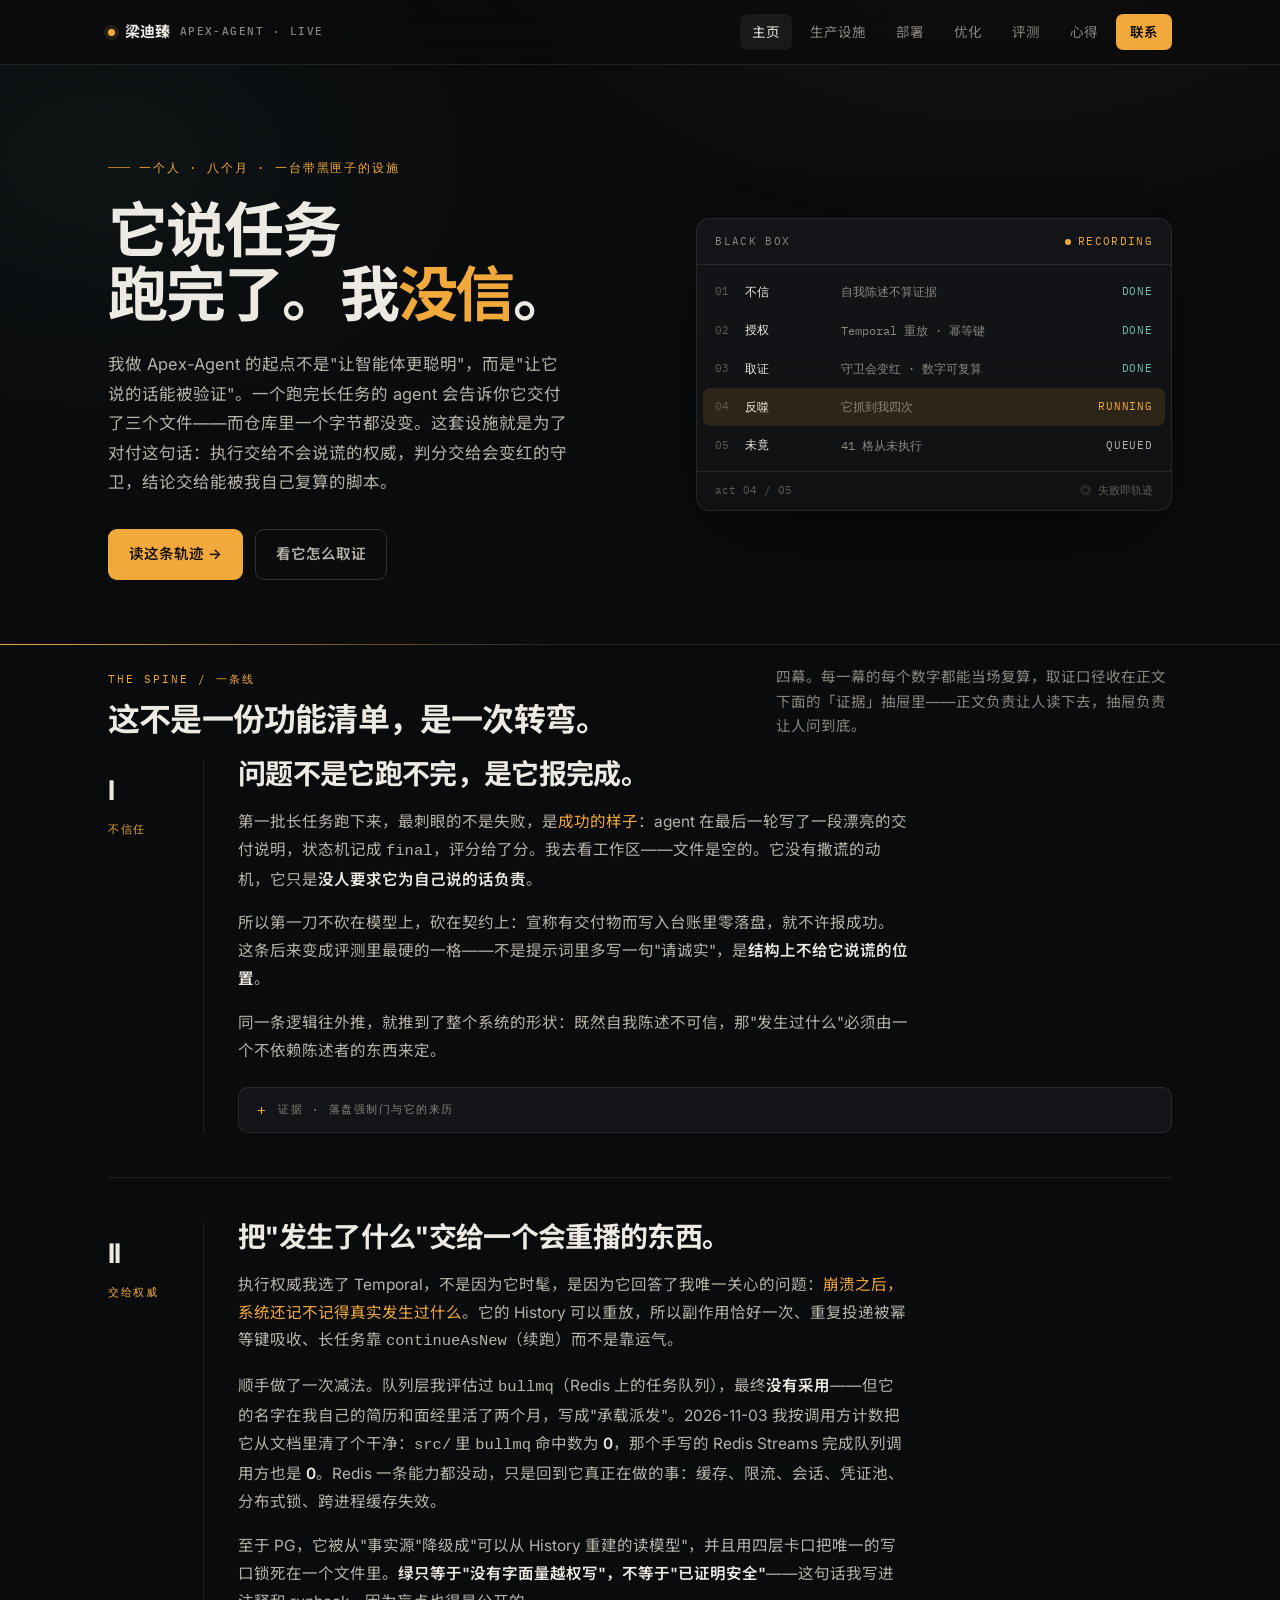
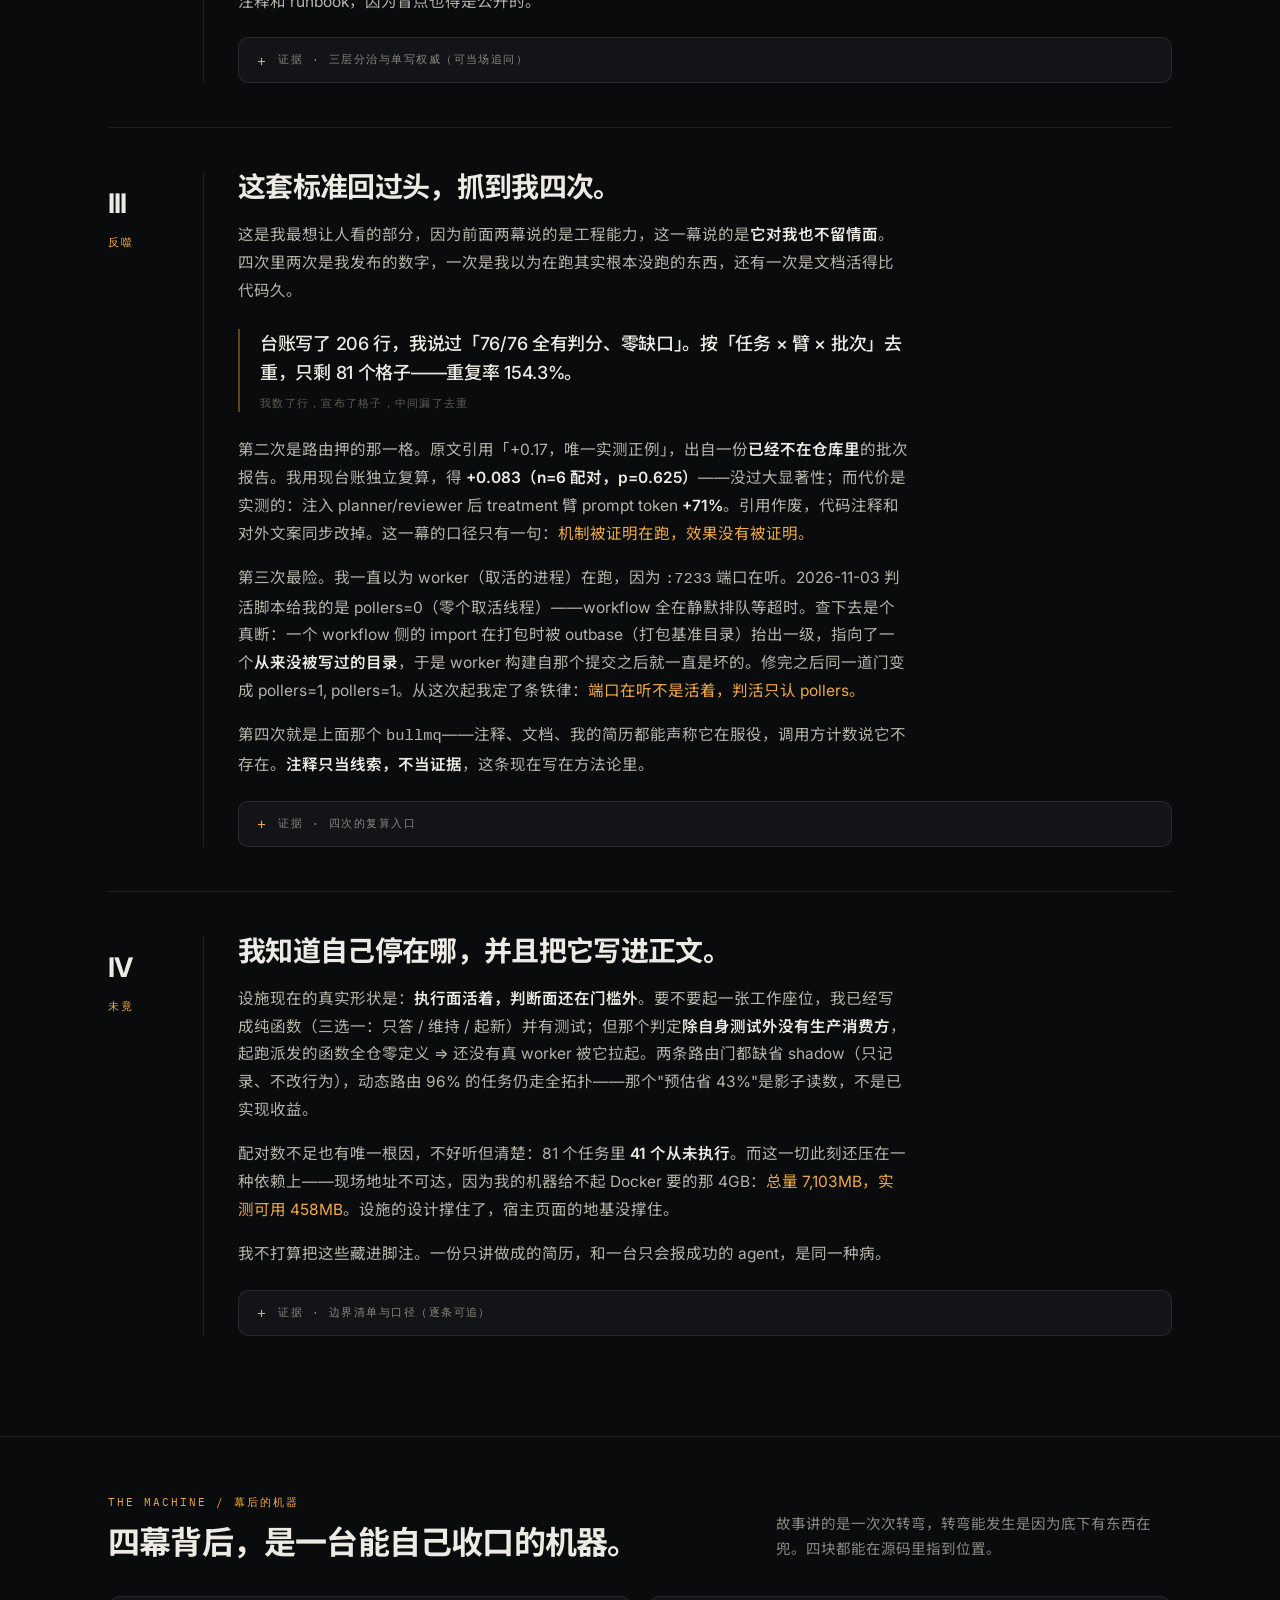
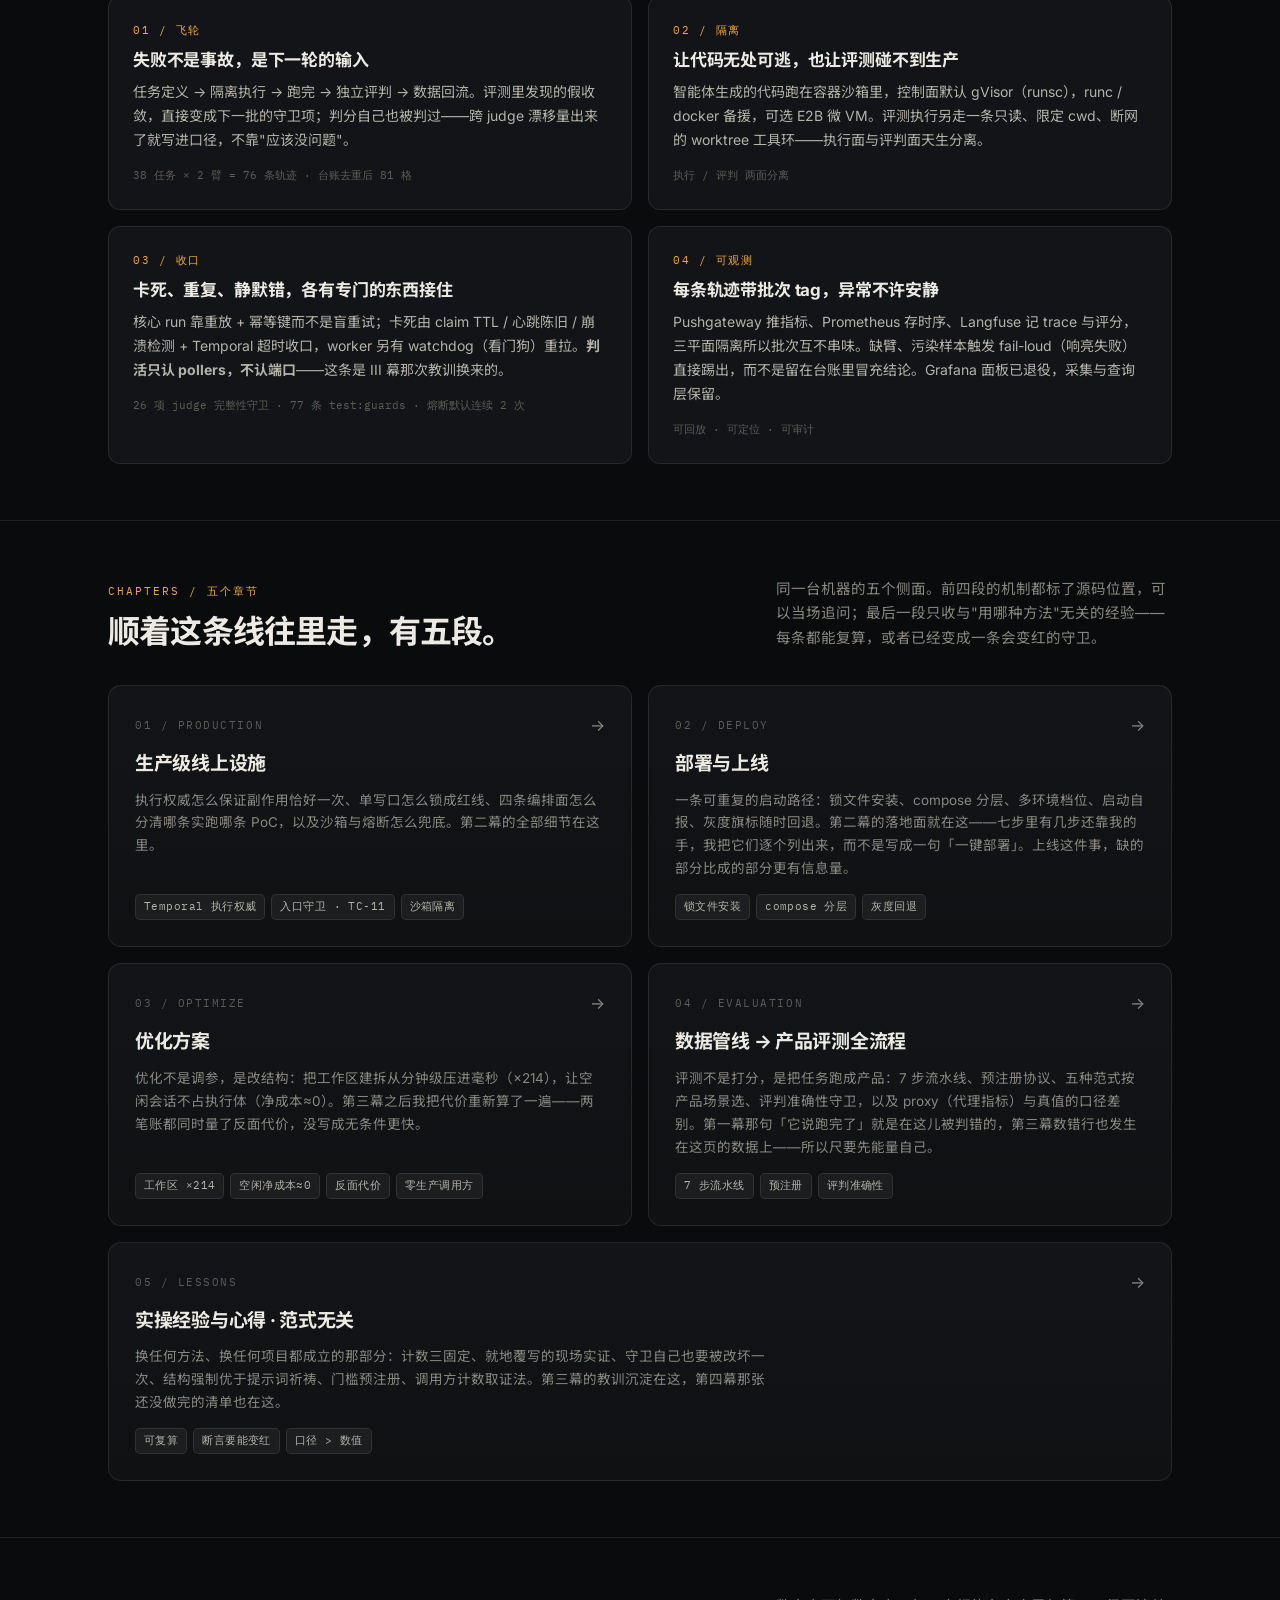
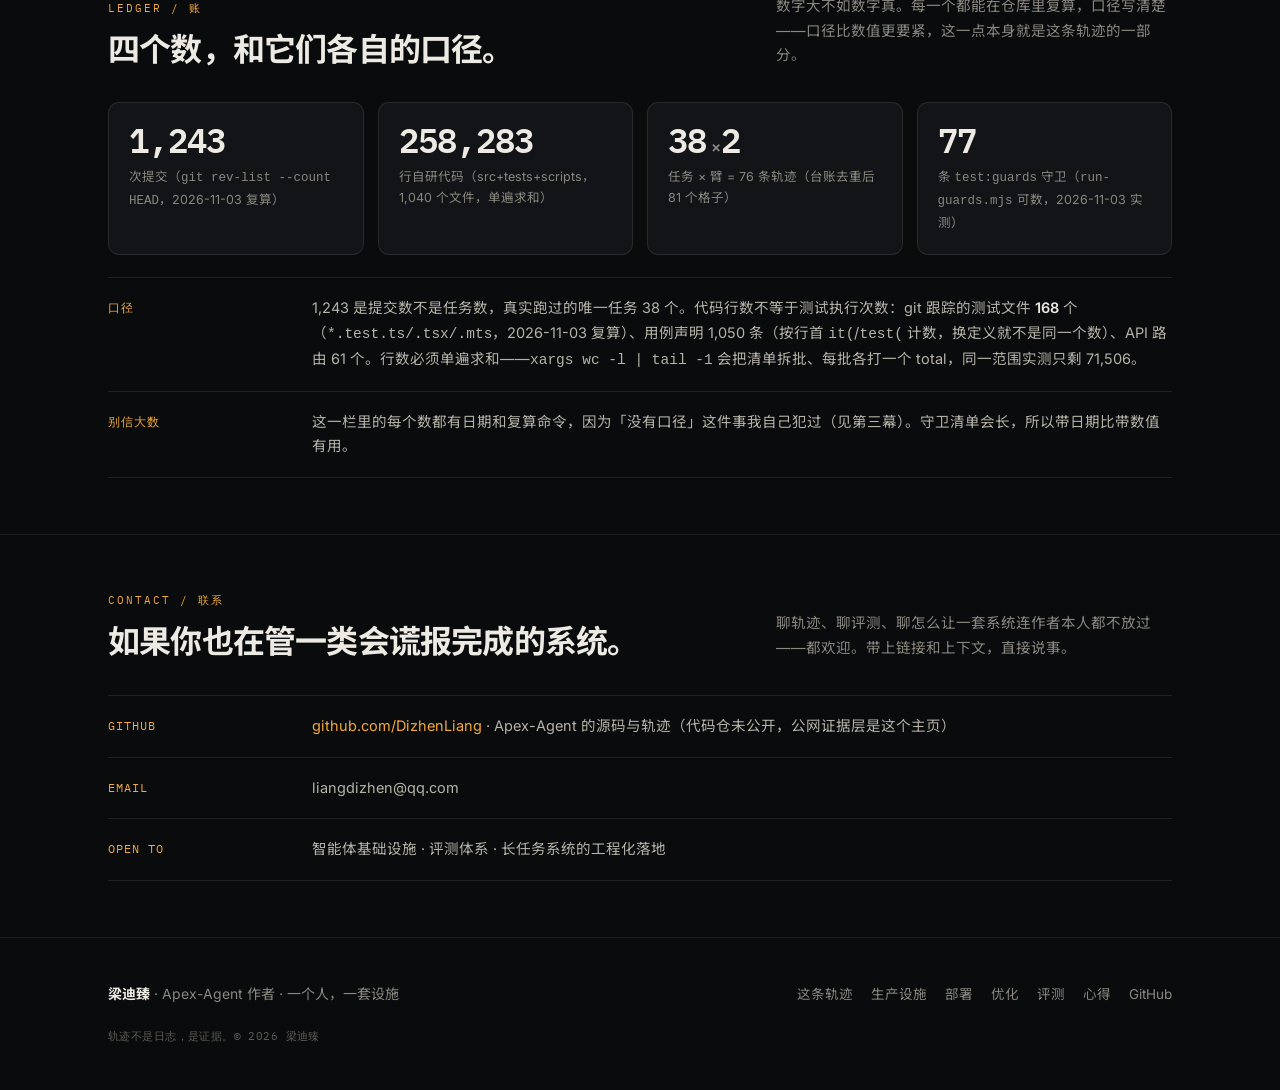
==== commit c6b22b1f: "docs(homepage): 五张内页接上四幕主线；最重的审计块降级为证据抽屉 - 每张内页 hero 下加 .thread 章节引线（第几幕 / 为什么在这一幕），并链回 index#story " ====
--- a/index.html
+++ b/index.html
@@ -203,25 +203,25 @@
         <a class="branch" href="deploy.html">
           <div class="top"><span class="num">02 / DEPLOY</span><span class="arrow">→</span></div>
           <h3>部署与上线</h3>
-          <p>一条可重复的启动路径：锁文件安装、compose 分层、多环境档位、启动自报、灰度旗标随时回退。含没做到的部分——上线这件事，缺的部分比成的部分更有信息量。</p>
+          <p>一条可重复的启动路径：锁文件安装、compose 分层、多环境档位、启动自报、灰度旗标随时回退。第二幕的落地面就在这——七步里有几步还靠我的手，我把它们逐个列出来，而不是写成一句「一键部署」。上线这件事，缺的部分比成的部分更有信息量。</p>
           <div class="tags"><span class="tag">锁文件安装</span><span class="tag">compose 分层</span><span class="tag">灰度回退</span></div>
         </a>
         <a class="branch" href="optimize.html">
           <div class="top"><span class="num">03 / OPTIMIZE</span><span class="arrow">→</span></div>
           <h3>优化方案</h3>
-          <p>优化不是调参，是改结构：把工作区建拆从分钟级压进毫秒（×214），让空闲会话不占执行体（净成本≈0）。两笔账都同时量了反面代价，没写成无条件更快。</p>
+          <p>优化不是调参，是改结构：把工作区建拆从分钟级压进毫秒（×214），让空闲会话不占执行体（净成本≈0）。第三幕之后我把代价重新算了一遍——两笔账都同时量了反面代价，没写成无条件更快。</p>
           <div class="tags"><span class="tag">工作区 ×214</span><span class="tag">空闲净成本≈0</span><span class="tag">反面代价</span><span class="tag">零生产调用方</span></div>
         </a>
         <a class="branch" href="eval.html">
           <div class="top"><span class="num">04 / EVALUATION</span><span class="arrow">→</span></div>
           <h3>数据管线 → 产品评测全流程</h3>
-          <p>评测不是打分，是把任务跑成产品：7 步流水线、预注册协议、五种范式按产品场景选、评判准确性守卫，以及 proxy（代理指标）与真值的口径差别。</p>
+          <p>评测不是打分，是把任务跑成产品：7 步流水线、预注册协议、五种范式按产品场景选、评判准确性守卫，以及 proxy（代理指标）与真值的口径差别。第一幕那句「它说跑完了」就是在这儿被判错的，第三幕数错行也发生在这页的数据上——所以尺要先能量自己。</p>
           <div class="tags"><span class="tag">7 步流水线</span><span class="tag">预注册</span><span class="tag">评判准确性</span></div>
         </a>
         <a class="branch wide" href="lessons.html">
           <div class="top"><span class="num">05 / LESSONS</span><span class="arrow">→</span></div>
           <h3>实操经验与心得 · 范式无关</h3>
-          <p>换任何方法、换任何项目都成立的那部分：计数三固定、就地覆写的现场实证、守卫自己也要被改坏一次、结构强制优于提示词祈祷、门槛预注册、调用方计数取证法。第三幕的教训都沉淀在这。</p>
+          <p>换任何方法、换任何项目都成立的那部分：计数三固定、就地覆写的现场实证、守卫自己也要被改坏一次、结构强制优于提示词祈祷、门槛预注册、调用方计数取证法。第三幕的教训沉淀在这，第四幕那张还没做完的清单也在这。</p>
           <div class="tags"><span class="tag">可复算</span><span class="tag">断言要能变红</span><span class="tag">口径 &gt; 数值</span></div>
         </a>
       </div>
--- a/style.css
+++ b/style.css
@@ -160,7 +160,7 @@
 
 /* rows */
 .rows{border-top:1px solid var(--line)}
-.row{display:grid;grid-template-columns:180px 1fr;gap:24px;padding:18px 0;border-bottom:1px solid var(--line);align-items:start}
+.row{display:grid;grid-template-columns:180px minmax(0,1fr);gap:24px;padding:18px 0;border-bottom:1px solid var(--line);align-items:start}
 .row .rk{font-family:var(--mono);font-size:11.5px;letter-spacing:.08em;color:var(--accent);padding-top:2px}
 .row .rv{font-size:14.5px;color:var(--text-soft);line-height:1.72}
 .row .rv strong{color:var(--text);font-weight:600}
@@ -168,11 +168,14 @@
 
 /* steps */
 .steps{display:grid;gap:10px}
-.step{display:grid;grid-template-columns:56px 1fr;gap:20px;padding:18px 20px;border:1px solid var(--line);border-radius:11px;background:var(--panel);transition:border-color .2s ease}
+.step{display:grid;grid-template-columns:56px minmax(0,1fr);gap:20px;padding:18px 20px;border:1px solid var(--line);border-radius:11px;background:var(--panel);transition:border-color .2s ease}
+/* unbreakable identifiers (mount/read/write/... and APEX_* env names) must not widen a track */
+.step code,.row .rv code,.beat .prose code,.card p code{overflow-wrap:anywhere}
 .step:hover{border-color:var(--line-strong)}
 .step .sn{font-family:var(--mono);font-size:12px;color:var(--accent);letter-spacing:.06em;padding-top:2px}
 .step h4{font-size:15.5px;margin-bottom:5px}
 .step p{font-size:13.5px;color:var(--muted);line-height:1.68}
+@media(max-width:520px){.step{grid-template-columns:32px minmax(0,1fr);gap:12px;padding:15px 16px}}
 
 /* list */
 .list{list-style:none;padding:0;margin:0;display:grid;gap:10px}
@@ -203,7 +206,7 @@
 
 /* story — narrative spine, chapter rail, evidence drawers */
 /* NB: `.beat`, not `.act` — `.trow .act` already owns the trace panel. */
-.beat{display:grid;grid-template-columns:96px 1fr;gap:0 34px;padding:44px 0;border-top:1px solid var(--line)}
+.beat{display:grid;grid-template-columns:96px minmax(0,1fr);gap:0 34px;padding:44px 0;border-top:1px solid var(--line)}
 .beat:first-of-type{border-top:none;padding-top:6px}
 .beat-rail{font-family:var(--mono);font-size:10.5px;letter-spacing:.16em;text-transform:uppercase;color:var(--accent);padding:9px 18px 0 0;border-right:1px solid var(--line)}
 .beat-rail b{display:block;font-family:var(--sans);font-size:27px;font-weight:700;letter-spacing:-.03em;color:var(--text);margin-bottom:7px}
@@ -232,7 +235,23 @@
 .evi-body .n{color:var(--accent)}
 .evi-body code{background:rgba(255,255,255,.05);padding:1px 5px;border-radius:4px;font-size:11.8px}
 .evi-body a{color:var(--teal);border-bottom:1px solid var(--line)}
+/* drawers nested in a card sit on a lighter panel; on a bare row the page bg is already dark */
+.card .evi{background:var(--panel-2)}
+.card .evi-body{font-size:12.2px}
+.row .rv p+p{margin-top:10px}
+/* index only: the spine enters straight after the hero, no headline in between */
+#story{position:relative;padding-top:20px}
+#story::before{content:"";position:absolute;left:0;right:0;top:-1px;height:1px;background:linear-gradient(90deg,var(--accent),transparent 45%)}
+#story .section-head{margin-bottom:14px}
 .chapter-lead{font-size:15px;line-height:1.8;color:var(--muted);max-width:60ch}
+
+/* thread — full-bleed band under each chapter page's hero, tying it back to the four acts */
+.thread{display:flex;flex-wrap:wrap;align-items:baseline;gap:8px 20px;margin:34px -28px 0;padding:15px 28px;border-top:1px solid var(--line);border-bottom:1px solid var(--line);background:rgba(242,169,59,.04)}
+.thread .tk{flex:none;font-family:var(--mono);font-size:10.5px;letter-spacing:.16em;text-transform:uppercase;color:var(--accent)}
+.thread .tp{flex:1 1 34ch;min-width:0;font-size:14.5px;line-height:1.76;color:var(--muted)}
+.thread .tp strong{color:var(--text);font-weight:600}
+.thread .tback{flex:none;font-family:var(--mono);font-size:10.5px;letter-spacing:.1em;text-transform:uppercase;color:var(--dim);border-bottom:1px solid var(--line);padding-bottom:1px;transition:color .18s ease,border-color .18s ease}
+.thread .tback:hover{color:var(--accent);border-color:var(--accent-line)}
 
 /* reveal */
 .reveal{opacity:0;transform:translateY(16px);transition:opacity .7s ease,transform .7s ease}
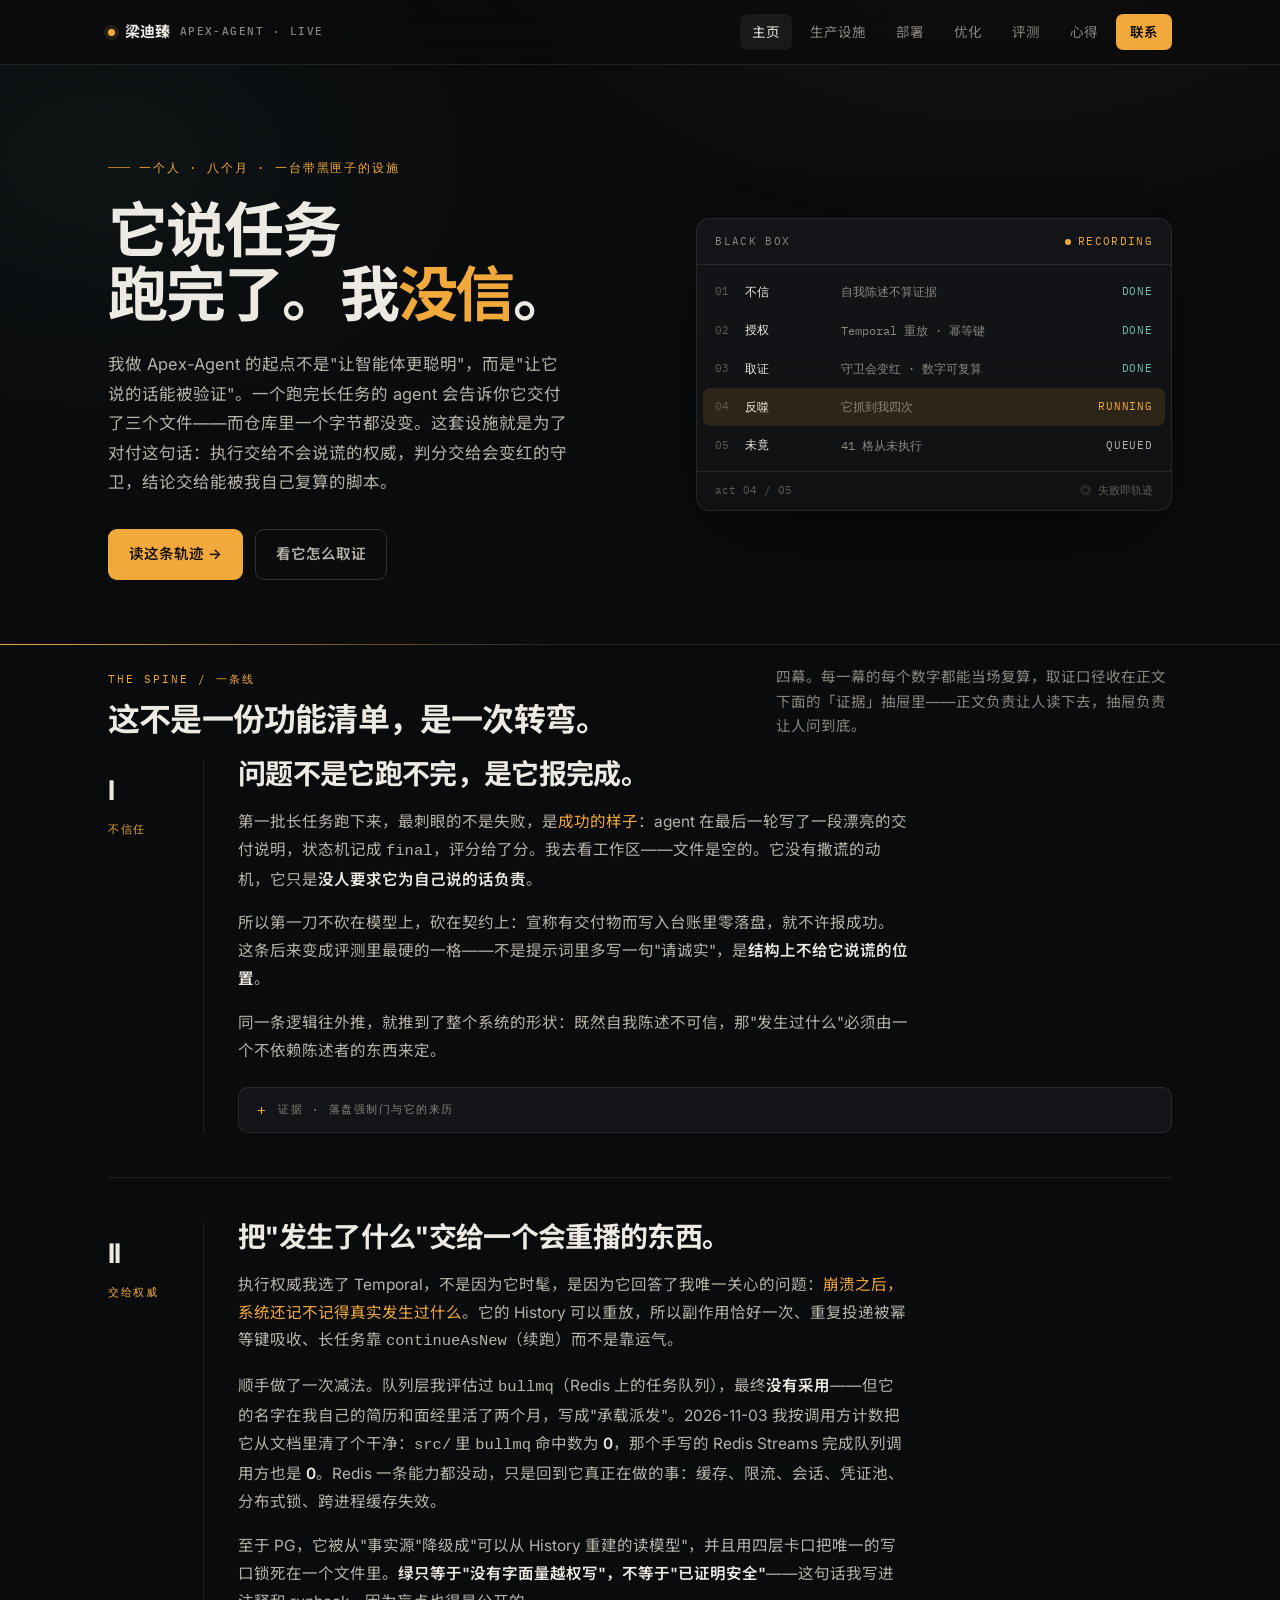
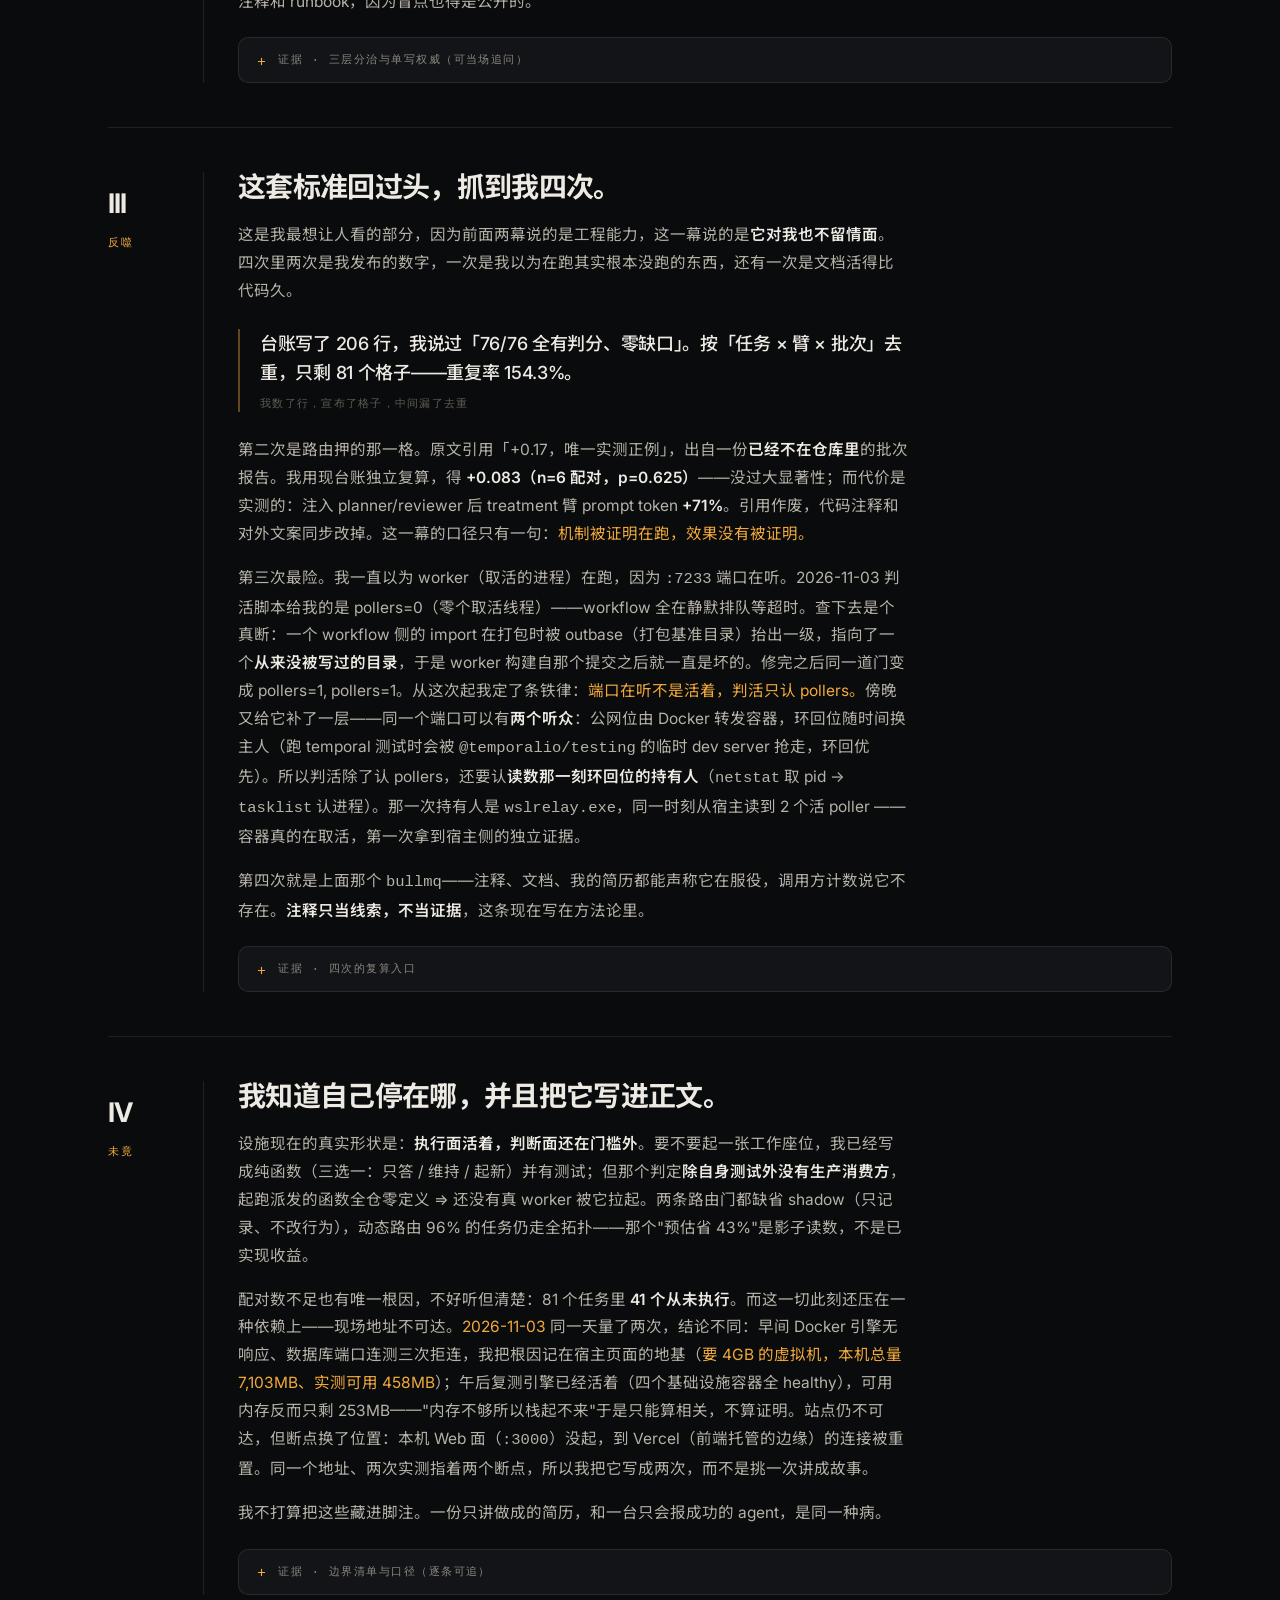
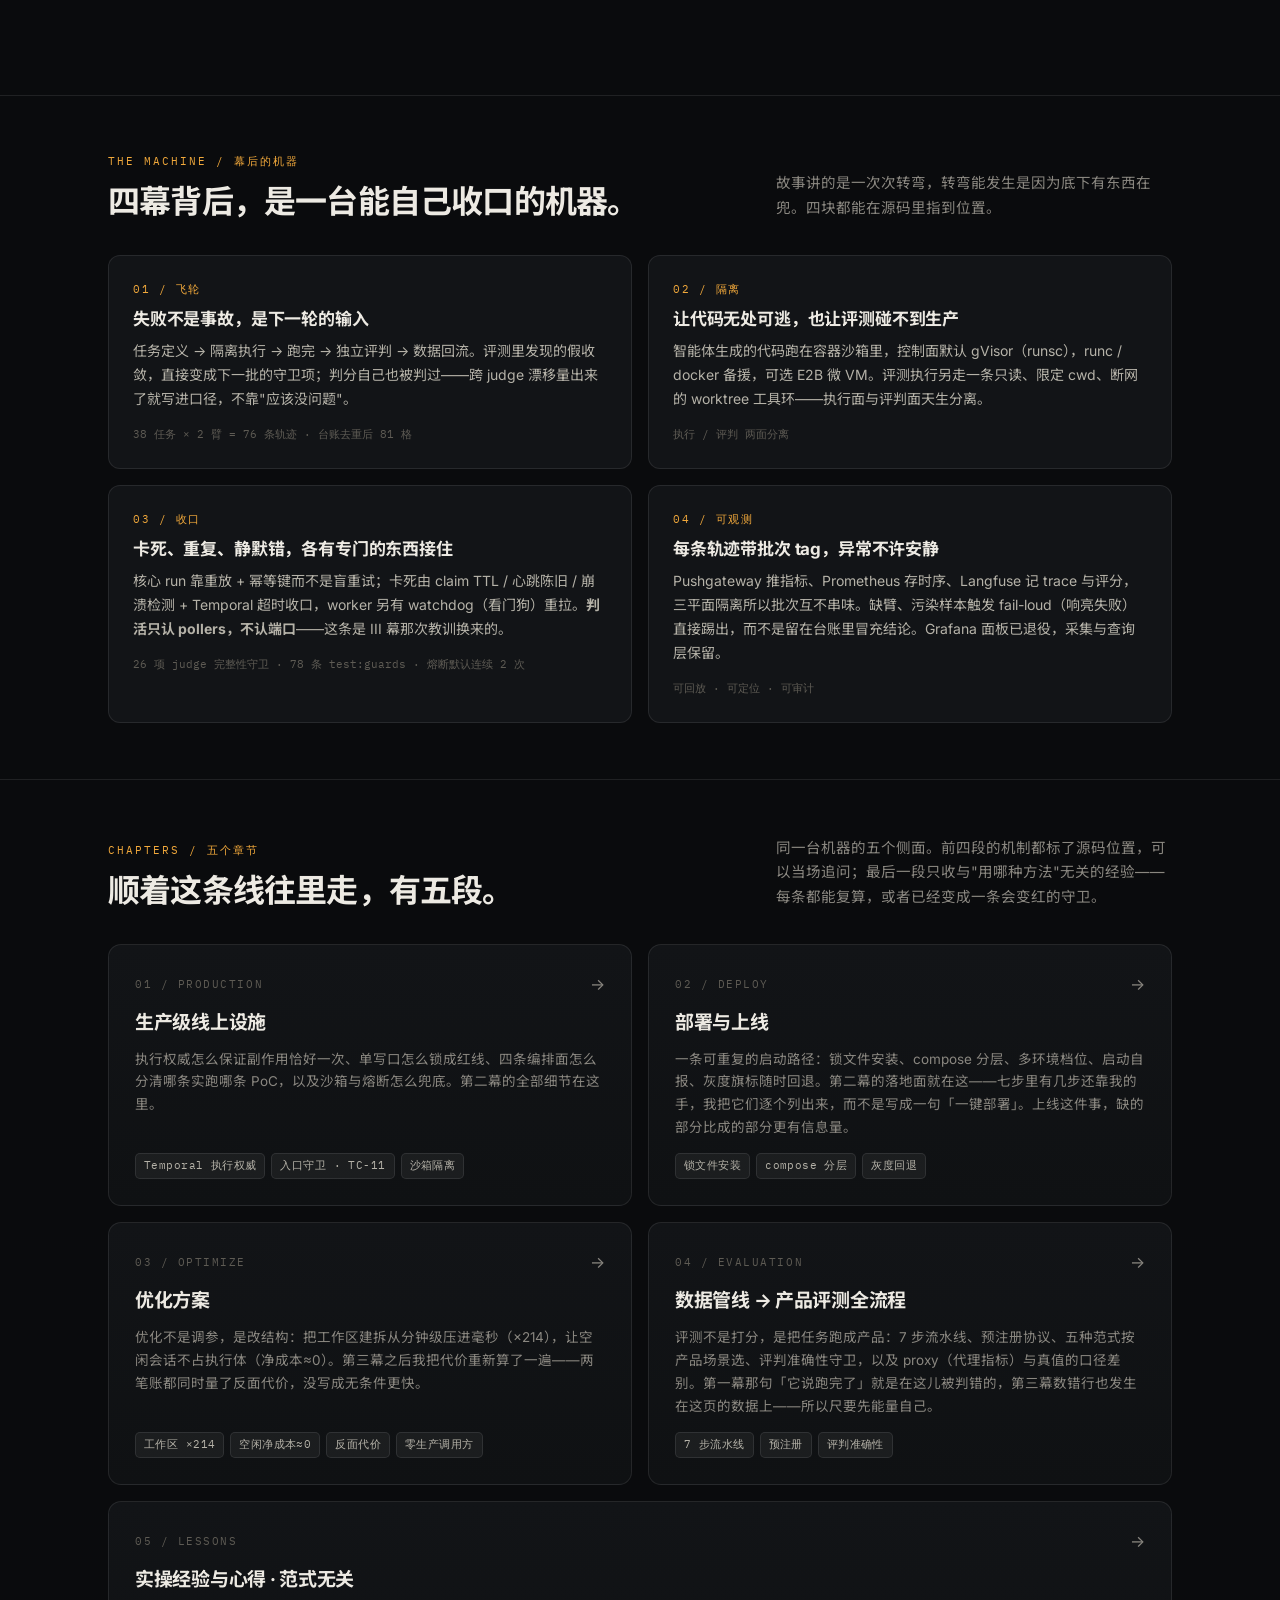
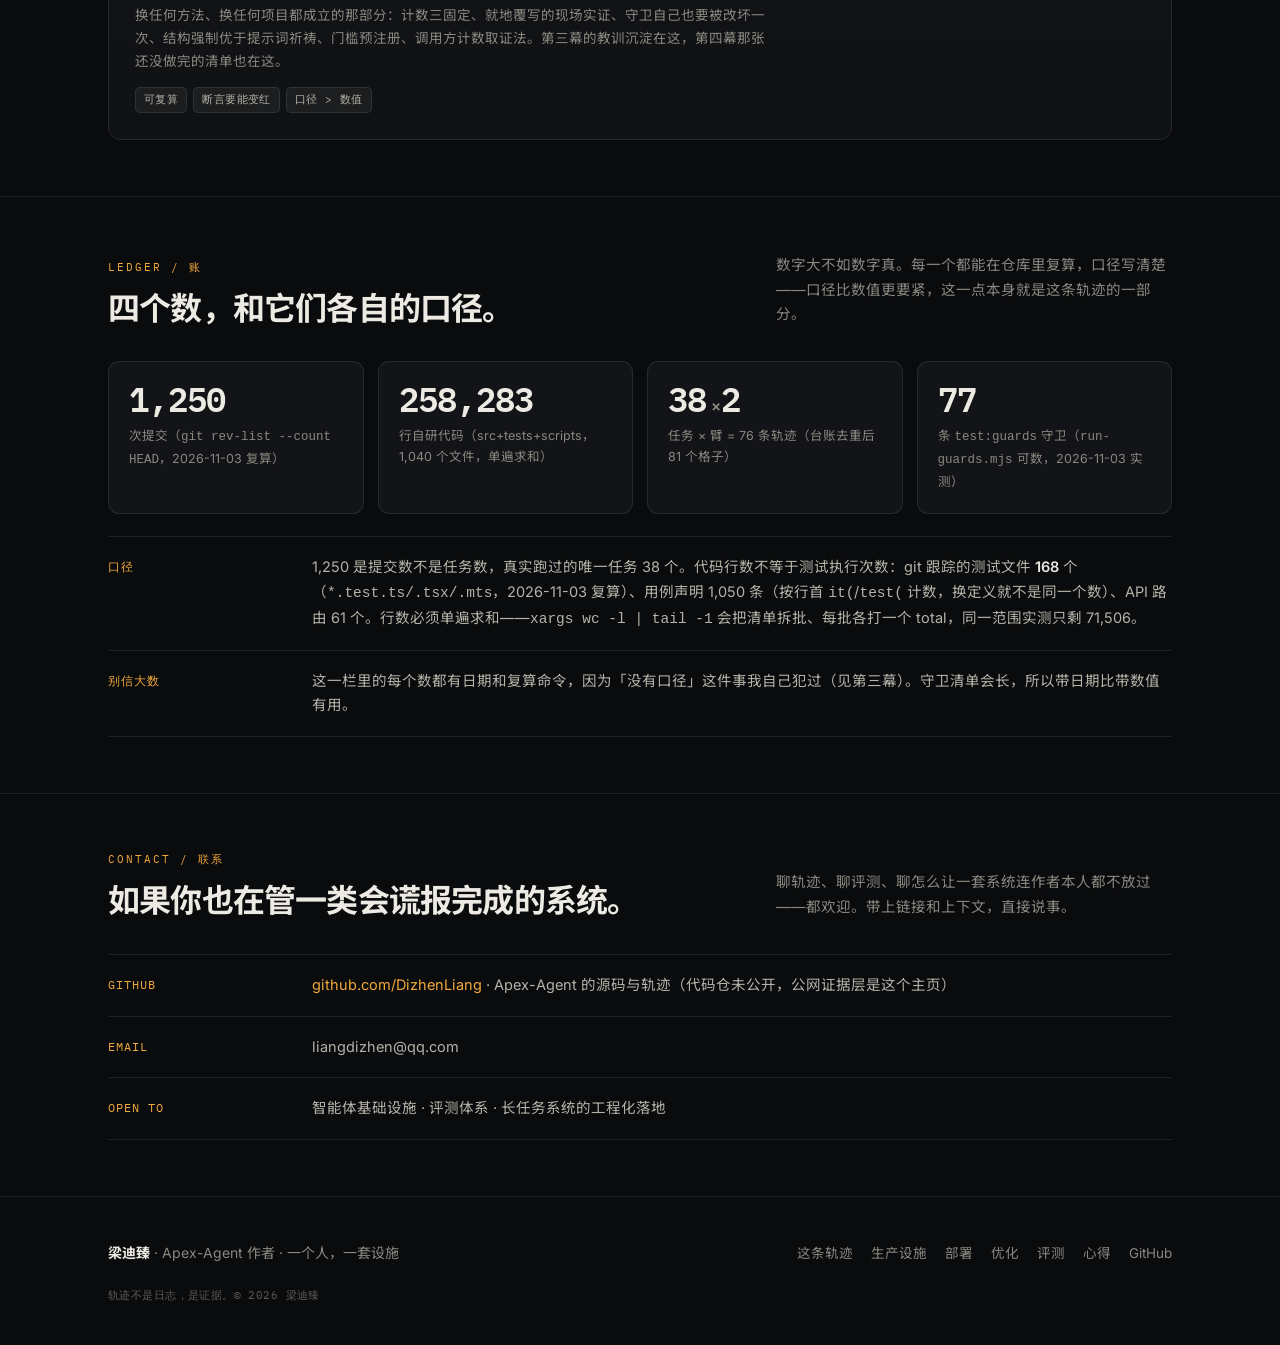
==== commit 1e313215: "docs(homepage): 三个当日读数与一条端口归因按傍晚复算改掉 - GUARDS 77→78 条（同日清单在长，四处读数与两份简历对齐）；提交数 1,243→1,250，   lessons" ====
--- a/index.html
+++ b/index.html
@@ -97,7 +97,7 @@
                 <p><strong>入口</strong>：<code>harness-bridge.publishTask</code> → <code>dispatchIngress</code>（默认拒绝白名单，唯一接入点）→ <code>startWorkflowIdempotent</code>，<strong>无中间队列中转</strong>；Temporal 不可达则 fail-closed，不回退 PG。task queue（任务队列）<code>apex-orchestrator</code> / <code>apex-side-effects</code> 即传输 + 执行层。</p>
                 <p><strong>调度面</strong>：平台 cron <strong>没有进程内守护</strong>，执行面就是 Temporal Schedule——<code>automation-scheduler.ts:224</code> <code>client.schedule.create</code>，action 指向 <code>apexCronJobRun</code>。2026-11-03 无 Docker 实测 worker 起来即 <span class="n">automation schedule reconcile: synced=1/1</span>。</p>
                 <p><strong>单写</strong>：TC-11 四层卡口 = 字面量/行扫描（正则命中 <code>INSERT INTO|UPDATE (session_tree|activity_results)</code>，出现在 <code>projection/sync.ts</code> 之外即红）+ import 边界扫描 + 运行时 fail-closed + worker 在场校验；<span class="n">5 个</span>故障注入测试串跑（41 处断言）。</p>
-                <p><strong>Kafka 的诚实位置</strong>：代码、compose、pm2 三条腿齐，但门在 <code>harness-bridge.ts:27-28</code> 要求 <code>KAFKA_INGRESS_ENABLED==="true"</code> <em>且</em> <code>KAFKA_INGRESS_MODE==="kafka"</code>，实测 <code>.env</code> 里 <code>grep KAFKA</code> <strong>零命中</strong> ⇒ 三道门全关，今天是旁路而非链路。</p>
+                <p><strong>Kafka 的诚实位置</strong>：代码、compose、pm2 三条腿齐，但门在 <code>harness-bridge.ts:27-28</code> 要求 <code>KAFKA_INGRESS_ENABLED==="true"</code> <em>且</em> <code>KAFKA_INGRESS_MODE==="kafka"</code>，实测 <code>.env</code> 里 <code>grep KAFKA</code> <strong>零命中</strong> ⇒ 三道门全关，今天是旁路而非链路。2026-11-03 把「能翻成 on 之前必须先兑现」的三处补齐：① 生产侧真 fail-closed（此前 broker 挂了照样返回成功 ack），② 派生投影表 <code>projection_activity_results</code> 有人建（此前全仓只有写方没有建方 ⇒ 新库第一条投影就 42P01 进死信），③ 三段式编排进默认拒绝白名单并补上命令面腿（此前该类型会被「确认并丢弃」，看着像没有流量）。46 项守卫单跑 <code>PASS 46 / FAIL 0</code>；<strong>但运行时一格没翻</strong>，而且入库也只走了一步——② 的代码连同 runbook 进了提交，①③ 与并发会话的在飞改动交叉（<code>git status</code> 为 <code>MM</code>），守卫文件仍未跟踪 ⇒ 按提交纪律排队。边界写在 <code>docs/kafka-runbook.md</code> §7，含一条被探针证伪的自拟理由。</p>
                 <p><strong>人在环信号</strong>：<code>humanApproval</code>（<code>planExecuteReview.ts:92</code>）与 <code>agentHumanApproval</code>（<code>agentLoop.ts:79</code>）在 <code>src/</code> <strong>零发送方</strong>——全仓唯一的 <code>handle.signal(</code> 在测试夹具里。处理器定义了，没人按。</p>
               </div>
             </details>
@@ -112,7 +112,7 @@
               <p>这是我最想让人看的部分，因为前面两幕说的是工程能力，这一幕说的是<strong>它对我也不留情面</strong>。四次里两次是我发布的数字，一次是我以为在跑其实根本没跑的东西，还有一次是文档活得比代码久。</p>
               <div class="pull">台账写了 206 行，我说过「76/76 全有判分、零缺口」。按「任务 × 臂 × 批次」去重，只剩 81 个格子——重复率 154.3%。<cite>我数了行，宣布了格子，中间漏了去重</cite></div>
               <p>第二次是路由押的那一格。原文引用「+0.17，唯一实测正例」，出自一份<strong>已经不在仓库里</strong>的批次报告。我用现台账独立复算，得 <strong>+0.083（n=6 配对，p=0.625）</strong>——没过大显著性；而代价是实测的：注入 planner/reviewer 后 treatment 臂 prompt token <strong>+71%</strong>。引用作废，代码注释和对外文案同步改掉。这一幕的口径只有一句：<em>机制被证明在跑，效果没有被证明。</em></p>
-              <p>第三次最险。我一直以为 worker（取活的进程）在跑，因为 <code>:7233</code> 端口在听。2026-11-03 判活脚本给我的是 <span class="n">pollers=0</span>（零个取活线程）——workflow 全在静默排队等超时。查下去是个真断：一个 workflow 侧的 import 在打包时被 outbase（打包基准目录）抬出一级，指向了一个<strong>从来没被写过的目录</strong>，于是 worker 构建自那个提交之后就一直是坏的。修完之后同一道门变成 <span class="n">pollers=1, pollers=1</span>。从这次起我定了条铁律：<em>端口在听不是活着，判活只认 pollers。</em></p>
+              <p>第三次最险。我一直以为 worker（取活的进程）在跑，因为 <code>:7233</code> 端口在听。2026-11-03 判活脚本给我的是 <span class="n">pollers=0</span>（零个取活线程）——workflow 全在静默排队等超时。查下去是个真断：一个 workflow 侧的 import 在打包时被 outbase（打包基准目录）抬出一级，指向了一个<strong>从来没被写过的目录</strong>，于是 worker 构建自那个提交之后就一直是坏的。修完之后同一道门变成 <span class="n">pollers=1, pollers=1</span>。从这次起我定了条铁律：<em>端口在听不是活着，判活只认 pollers。</em>傍晚又给它补了一层——同一个端口可以有<strong>两个听众</strong>：公网位由 Docker 转发容器，环回位随时间换主人（跑 temporal 测试时会被 <code>@temporalio/testing</code> 的临时 dev server 抢走，环回优先）。所以判活除了认 pollers，还要认<strong>读数那一刻环回位的持有人</strong>（<code>netstat</code> 取 pid → <code>tasklist</code> 认进程）。那一次持有人是 <code>wslrelay.exe</code>，同一时刻从宿主读到 <span class="n">2 个活 poller</span> —— 容器真的在取活，第一次拿到宿主侧的独立证据。</p>
               <p>第四次就是上面那个 <code>bullmq</code>——注释、文档、我的简历都能声称它在服役，调用方计数说它不存在。<strong>注释只当线索，不当证据</strong>，这条现在写在方法论里。</p>
             </div>
             <details class="evi">
@@ -133,7 +133,7 @@
             <h3>我知道自己停在哪，并且把它写进正文。</h3>
             <div class="prose">
               <p>设施现在的真实形状是：<strong>执行面活着，判断面还在门槛外</strong>。要不要起一张工作座位，我已经写成纯函数（三选一：只答 / 维持 / 起新）并有测试；但那个判定<strong>除自身测试外没有生产消费方</strong>，起跑派发的函数全仓零定义 ⇒ 还没有真 worker 被它拉起。两条路由门都缺省 shadow（只记录、不改行为），动态路由 <span class="n">96%</span> 的任务仍走全拓扑——那个"预估省 43%"是影子读数，不是已实现收益。</p>
-              <p>配对数不足也有唯一根因，不好听但清楚：81 个任务里 <strong>41 个从未执行</strong>。而这一切此刻还压在一种依赖上——现场地址不可达，因为我的机器给不起 Docker 要的那 4GB：<em>总量 7,103MB，实测可用 458MB</em>。设施的设计撑住了，宿主页面的地基没撑住。</p>
+              <p>配对数不足也有唯一根因，不好听但清楚：81 个任务里 <strong>41 个从未执行</strong>。而这一切此刻还压在一种依赖上——现场地址不可达。<em>2026-11-03</em> 同一天量了两次，结论不同：早间 Docker 引擎无响应、数据库端口连测三次拒连，我把根因记在宿主页面的地基（<em>要 4GB 的虚拟机，本机总量 7,103MB、实测可用 458MB</em>）；午后复测引擎已经活着（四个基础设施容器全 healthy），可用内存反而只剩 253MB——"内存不够所以栈起不来"于是只能算相关，不算证明。站点仍不可达，但断点换了位置：本机 Web 面（<code>:3000</code>）没起，到 Vercel（前端托管的边缘）的连接被重置。同一个地址、两次实测指着两个断点，所以我把它写成两次，而不是挑一次讲成故事。</p>
               <p>我不打算把这些藏进脚注。一份只讲做成的简历，和一台只会报成功的 agent，是同一种病。</p>
             </div>
             <details class="evi">
@@ -142,7 +142,7 @@
                 <p><strong>未生效</strong>：动态路由 96% 影子模式，预估收益是影子读数；三段式 Plan-Execute-Review 自 2026-11-02 起由入口路由决定启不启动、两臂都有真实请求跑通，但它押的那格 +0.083 / p=0.625 未过显著性、代价 prompt token +71%、分档阈值 <code>T_SIMPLE=30</code> 未校准；planner→executor→reviewer 的<strong>写权</strong>拓扑仍只在评测 harness（<code>src/</code> 零调用），生产侧 reviewer 是只读座位；四范式引擎 <code>registry.json</code> 已入库但总开关默认 <code>enabled: false</code>；预注册 <code>k_per_task=3</code> 从未执行、<code>registration.json</code> 的 <code>locked_at</code> 仍是 <code>PRE-RUN</code> ⇒ 当前所有 p 值与 promote 级结论无效。</p>
                 <p><strong>结构收益 ≠ 线上收益</strong>：工作区三后端里默认执行路径仍是 <code>git-worktree</code>，overlay 只被评测 harness 直接消费，<code>resolveProvider</code> 与 agent-runtime 在 <code>src/</code>+<code>scripts/</code> <strong>零生产调用方</strong>。实测倍数（本地）：全链路 <span class="n">1,132ms vs 242,111ms（×214）</span>；空闲挂起运行时 2000 agent × 5 轮，idle 常驻 <span class="n">17.8 KiB/agent</span>、冷唤醒 <span class="n">72ms</span>，落盘态 idle RSS <span class="n">49.3MiB &lt; 63.7MiB 基线</span>、代价冷唤醒均值 <span class="n">8.36s</span>。同一批实测也量了反面：每次文件操作经容器 <code>exec</code> 中位 <span class="n">240ms</span>，宿主直读同一批文件中位 <span class="n">1ms</span> ⇒ 便宜的是建/拆，贵的是每一次访问。</p>
                 <p><strong>卫生项</strong>：台账写入仍是就地覆写（无锁、无 temp+rename），消费者可读到中间态，已列为待修；<code>:7233</code> 上现在挂的是评测用临时 dev server，不是生产 Temporal，别按端口臆断现场可达。</p>
-                <p><strong>守卫会长</strong>，所以数值得带日期：2026-11-03 实测 <code>test:guards</code> <span class="n">77 条</span>；仓内记录的最近一次全量实跑 67/68（那份记录时清单是 68 条——分母跟着清单长，两个数得一起看）。</p>
+                <p><strong>守卫会长</strong>，所以数值得带日期：2026-11-03 实测 <code>test:guards</code> <span class="n">78 条</span>（同日早间读数 77——清单当天在长）；仓内记录的最近一次全量实跑 67/68（那份记录时清单是 68 条——分母跟着清单长，两个数得一起看）。</p>
               </div>
             </details>
           </div>
@@ -175,7 +175,7 @@
           <div class="k">03 / 收口</div>
           <h3>卡死、重复、静默错，各有专门的东西接住</h3>
           <p>核心 run 靠重放 + 幂等键而不是盲重试；卡死由 claim TTL / 心跳陈旧 / 崩溃检测 + Temporal 超时收口，worker 另有 watchdog（看门狗）重拉。<strong>判活只认 pollers，不认端口</strong>——这条是 III 幕那次教训换来的。</p>
-          <div class="meta">26 项 judge 完整性守卫 · 77 条 test:guards · 熔断默认连续 2 次</div>
+          <div class="meta">26 项 judge 完整性守卫 · 78 条 test:guards · 熔断默认连续 2 次</div>
         </div>
         <div class="card">
           <div class="k">04 / 可观测</div>
@@ -235,13 +235,13 @@
         <p class="note">数字大不如数字真。每一个都能在仓库里复算，口径写清楚——口径比数值更要紧，这一点本身就是这条轨迹的一部分。</p>
       </div>
       <div class="facts reveal">
-        <div class="fact"><div class="v">1,243</div><div class="l">次提交（<code>git rev-list --count HEAD</code>，2026-11-03 复算）</div></div>
+        <div class="fact"><div class="v">1,250</div><div class="l">次提交（<code>git rev-list --count HEAD</code>，2026-11-03 复算）</div></div>
         <div class="fact"><div class="v">258,283</div><div class="l">行自研代码（src+tests+scripts，1,040 个文件，单遍求和）</div></div>
         <div class="fact"><div class="v">38<span class="u">×</span>2</div><div class="l">任务 × 臂 = 76 条轨迹（台账去重后 81 个格子）</div></div>
         <div class="fact"><div class="v">77</div><div class="l">条 <code>test:guards</code> 守卫（<code>run-guards.mjs</code> 可数，2026-11-03 实测）</div></div>
       </div>
       <div class="rows reveal" style="margin-top:22px">
-        <div class="row"><div class="rk">口径</div><div class="rv">1,243 是提交数不是任务数，真实跑过的唯一任务 38 个。代码行数不等于测试执行次数：git 跟踪的测试文件 <strong>168</strong> 个（<code>*.test.ts/.tsx/.mts</code>，2026-11-03 复算）、用例声明 1,050 条（按行首 <code>it(</code>/<code>test(</code> 计数，换定义就不是同一个数）、API 路由 61 个。行数必须单遍求和——<code>xargs wc -l | tail -1</code> 会把清单拆批、每批各打一个 total，同一范围实测只剩 71,506。</div></div>
+        <div class="row"><div class="rk">口径</div><div class="rv">1,250 是提交数不是任务数，真实跑过的唯一任务 38 个。代码行数不等于测试执行次数：git 跟踪的测试文件 <strong>168</strong> 个（<code>*.test.ts/.tsx/.mts</code>，2026-11-03 复算）、用例声明 1,050 条（按行首 <code>it(</code>/<code>test(</code> 计数，换定义就不是同一个数）、API 路由 61 个。行数必须单遍求和——<code>xargs wc -l | tail -1</code> 会把清单拆批、每批各打一个 total，同一范围实测只剩 71,506。</div></div>
         <div class="row"><div class="rk">别信大数</div><div class="rv">这一栏里的每个数都有日期和复算命令，因为「没有口径」这件事我自己犯过（见第三幕）。守卫清单会长，所以带日期比带数值有用。</div></div>
       </div>
     </div>
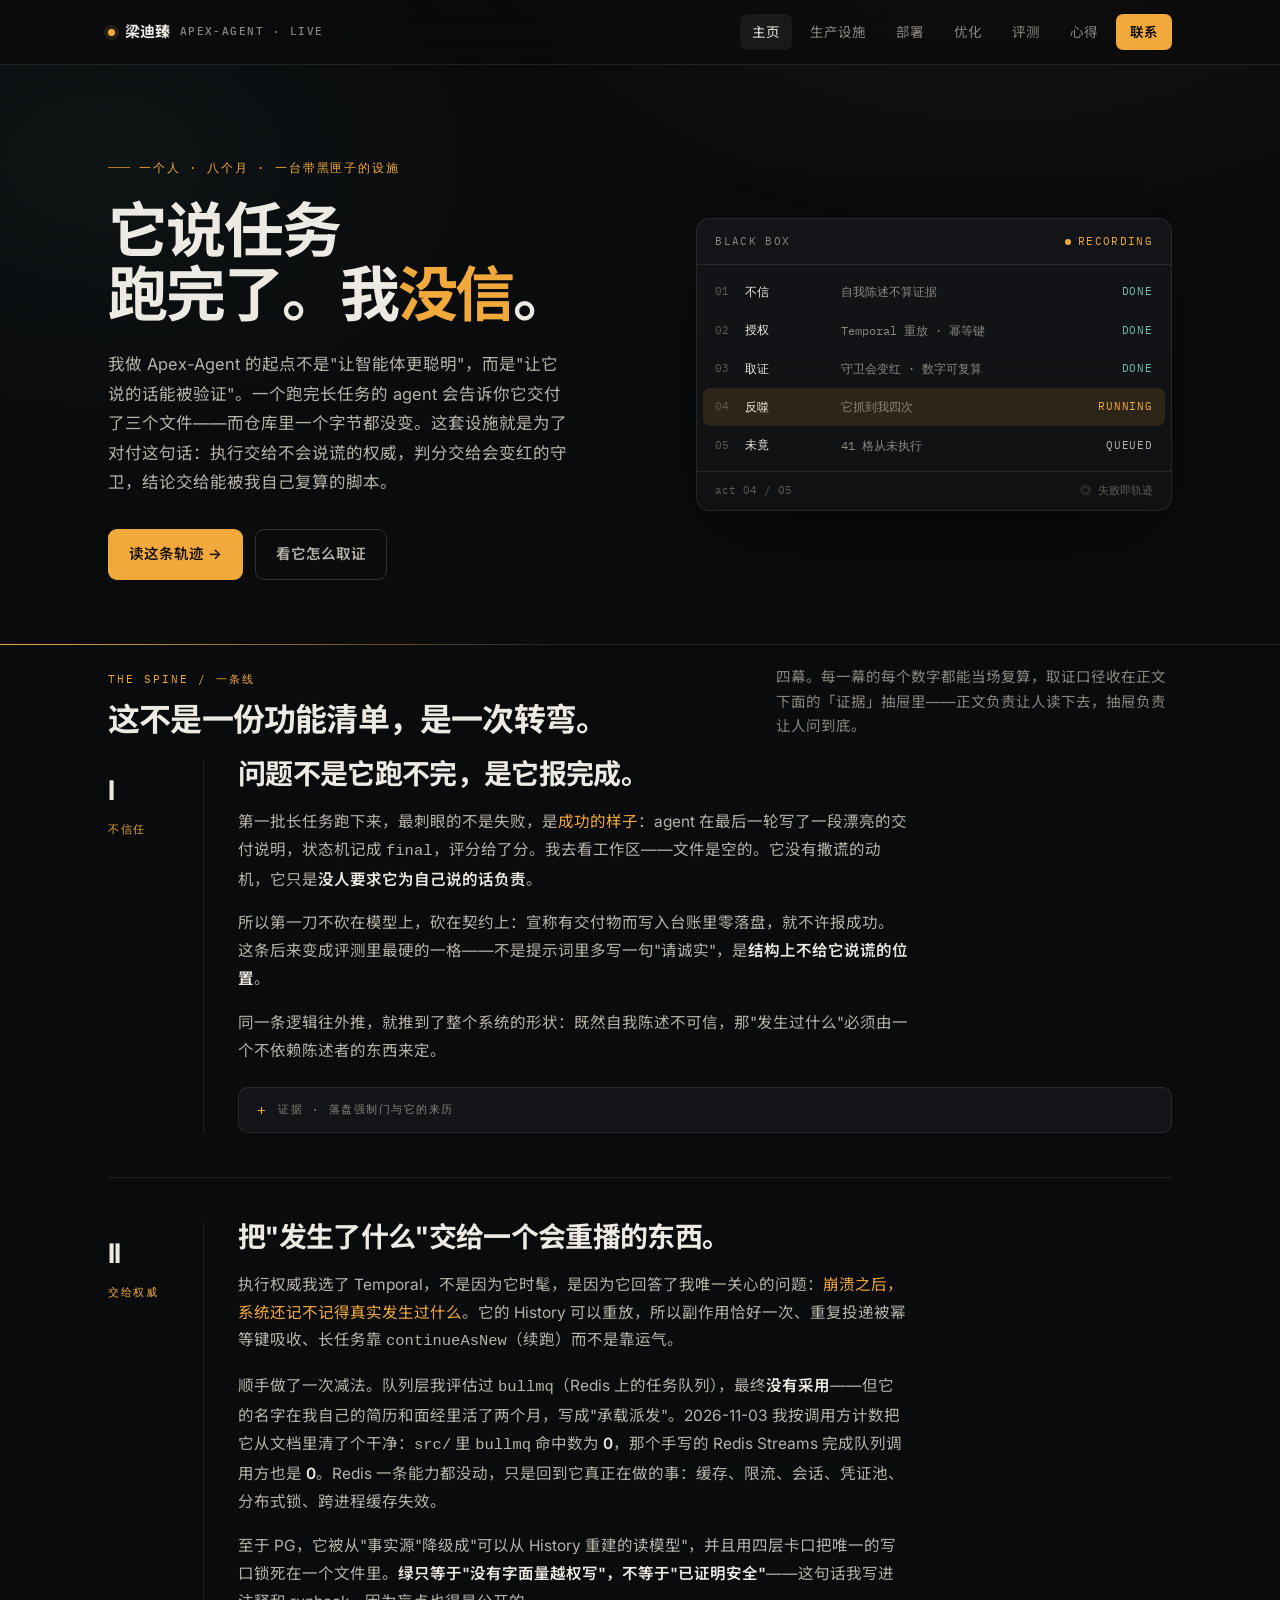
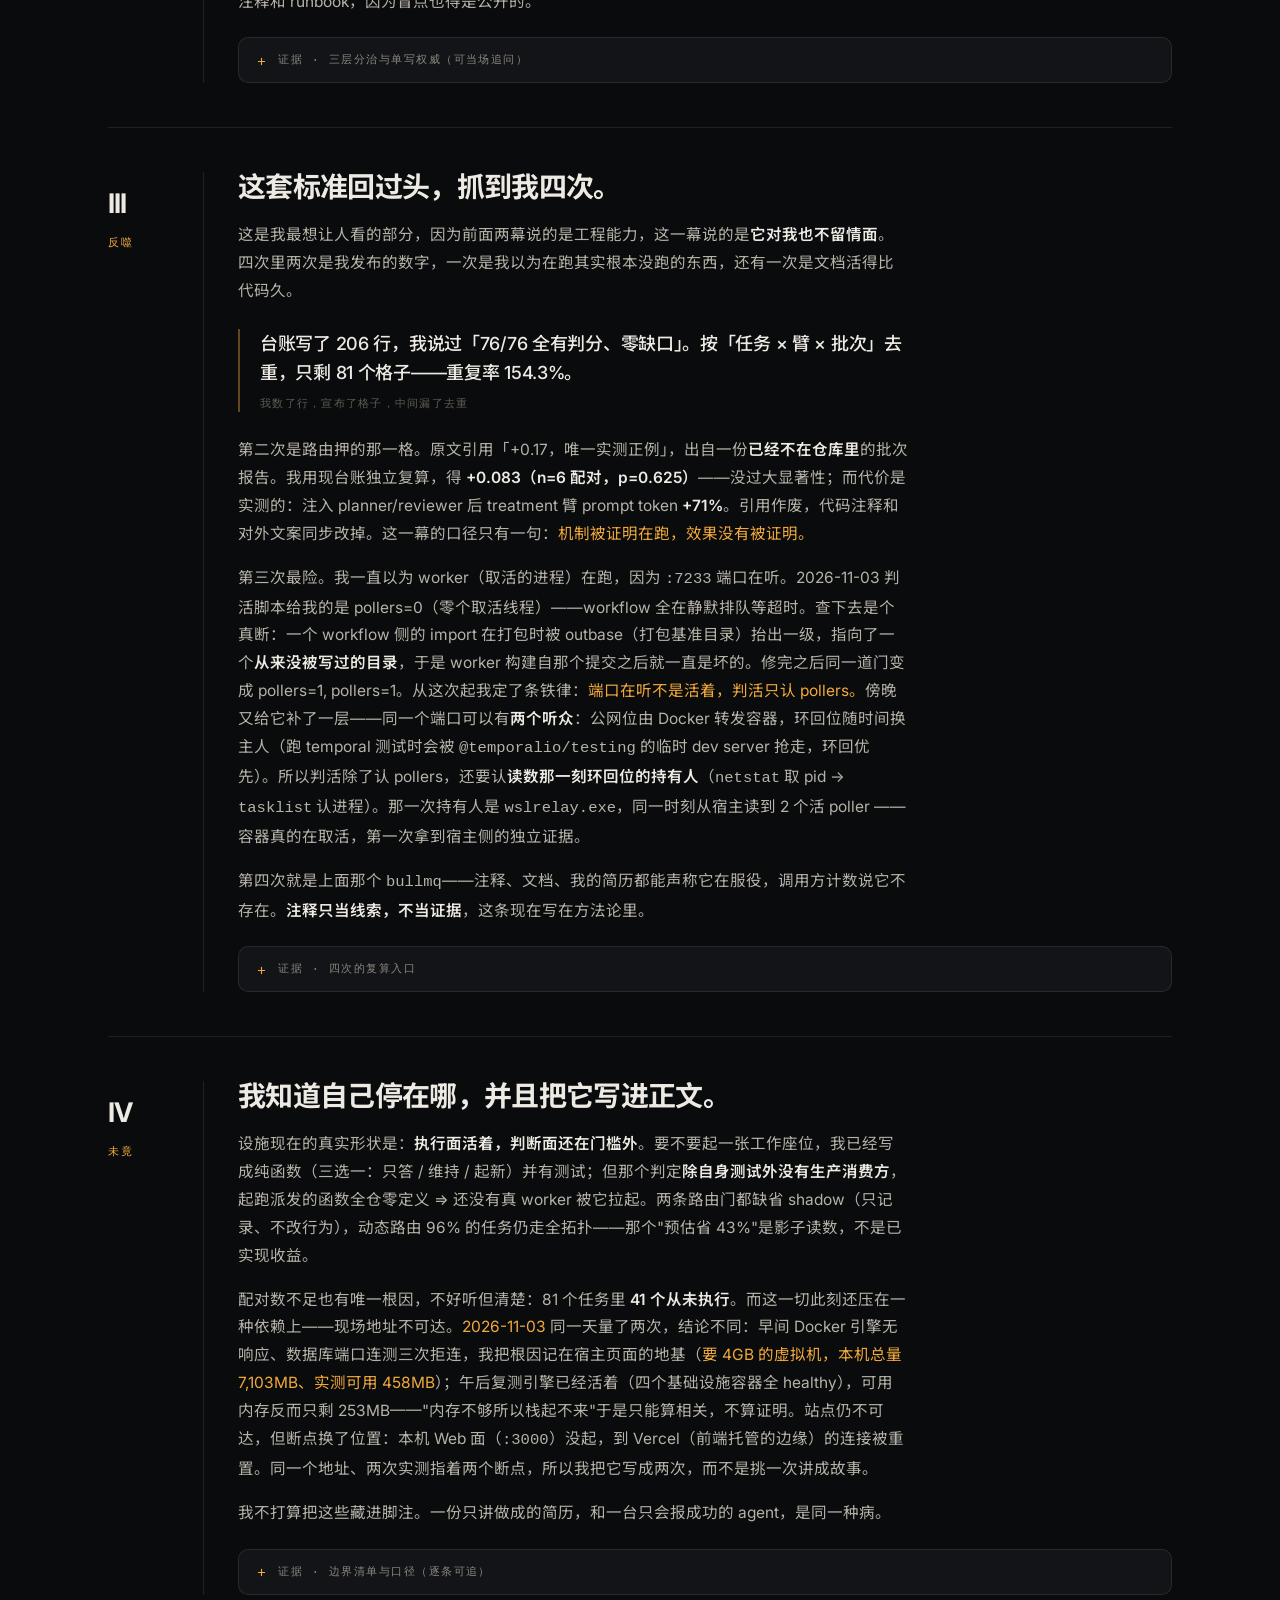
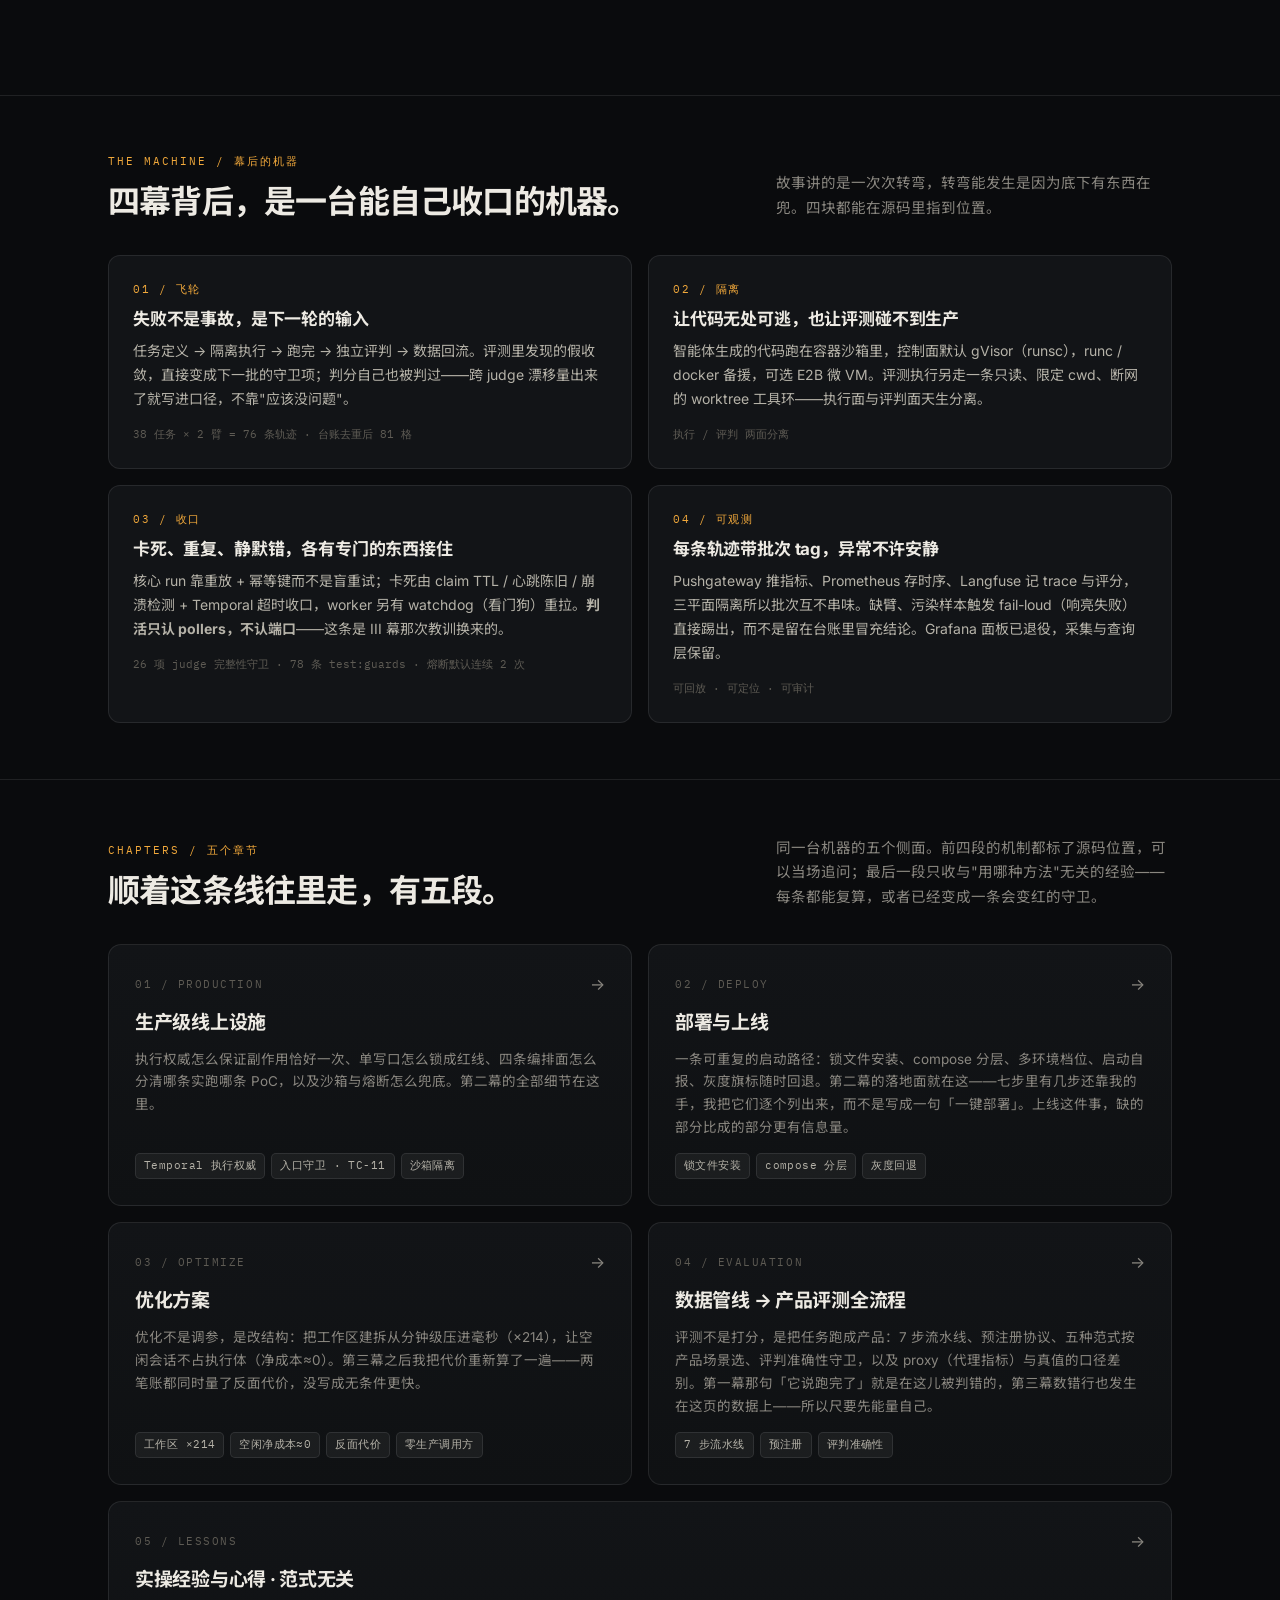
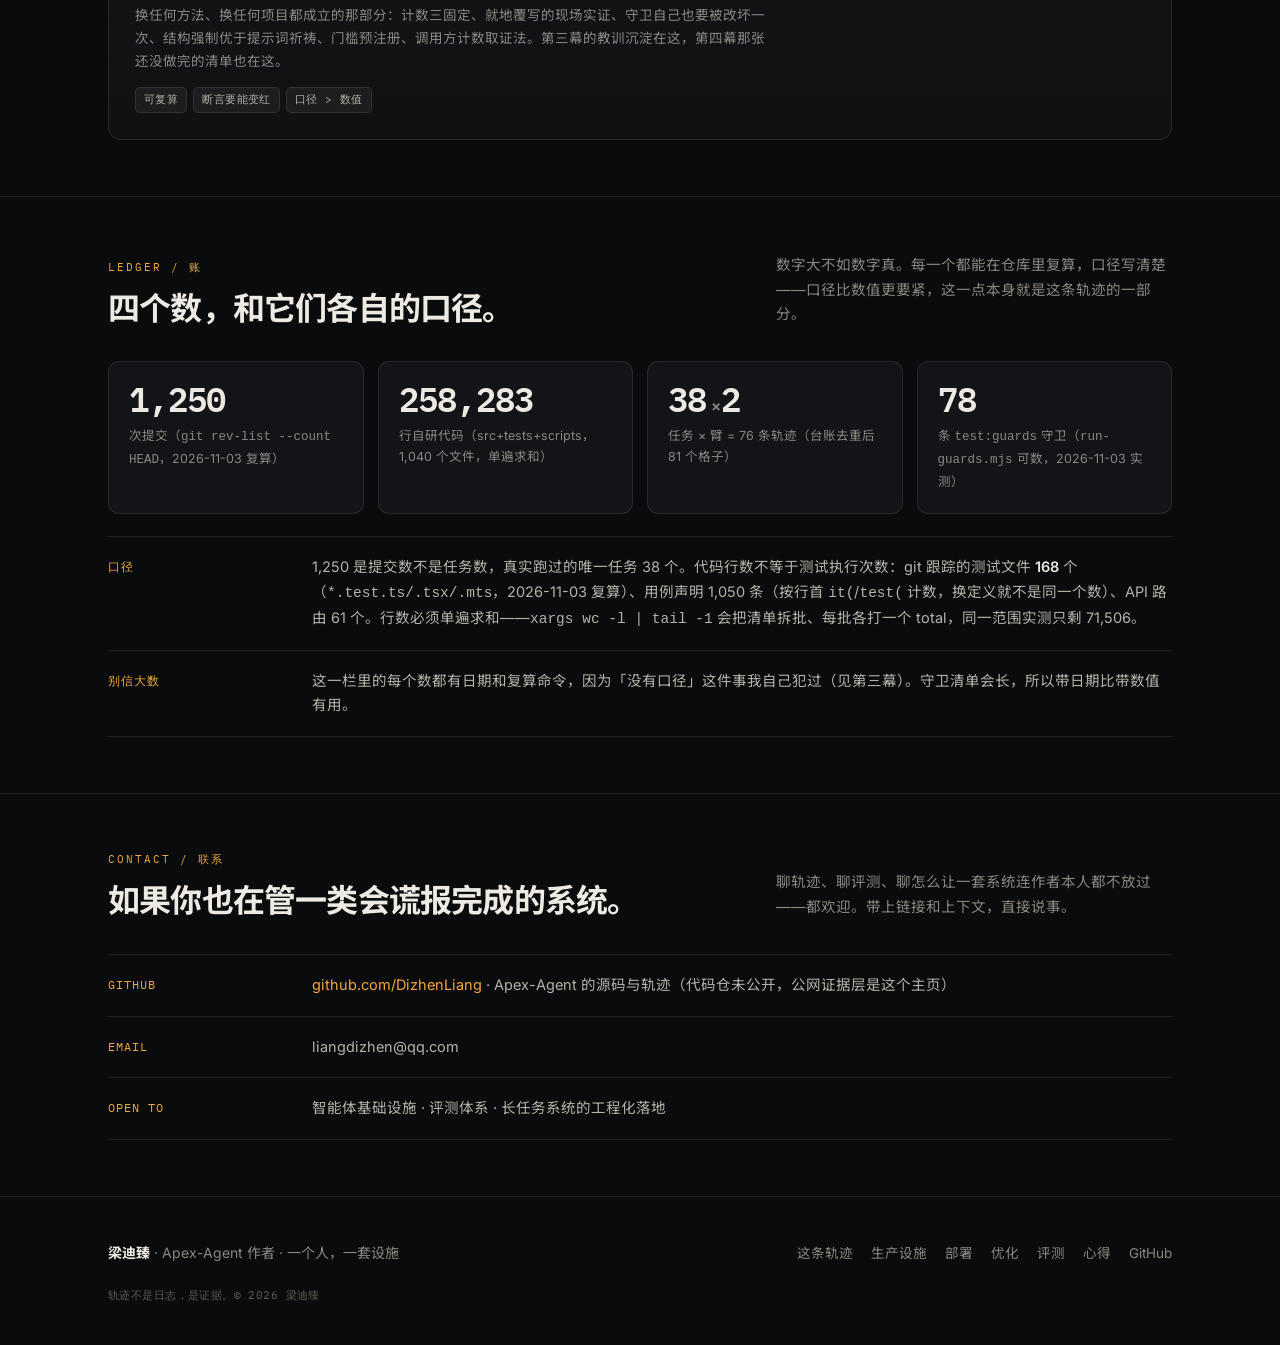
==== commit 07f822bc: "docs(homepage): 补齐三处"数字与单位被标签切开"的 GUARDS 读数——上一笔只改到连着写的 77 条 同一份清单条数在 HTML 里有两种写法：`77 条`（正文与 meta）与 " ====
--- a/index.html
+++ b/index.html
@@ -238,7 +238,7 @@
         <div class="fact"><div class="v">1,250</div><div class="l">次提交（<code>git rev-list --count HEAD</code>，2026-11-03 复算）</div></div>
         <div class="fact"><div class="v">258,283</div><div class="l">行自研代码（src+tests+scripts，1,040 个文件，单遍求和）</div></div>
         <div class="fact"><div class="v">38<span class="u">×</span>2</div><div class="l">任务 × 臂 = 76 条轨迹（台账去重后 81 个格子）</div></div>
-        <div class="fact"><div class="v">77</div><div class="l">条 <code>test:guards</code> 守卫（<code>run-guards.mjs</code> 可数，2026-11-03 实测）</div></div>
+        <div class="fact"><div class="v">78</div><div class="l">条 <code>test:guards</code> 守卫（<code>run-guards.mjs</code> 可数，2026-11-03 实测）</div></div>
       </div>
       <div class="rows reveal" style="margin-top:22px">
         <div class="row"><div class="rk">口径</div><div class="rv">1,250 是提交数不是任务数，真实跑过的唯一任务 38 个。代码行数不等于测试执行次数：git 跟踪的测试文件 <strong>168</strong> 个（<code>*.test.ts/.tsx/.mts</code>，2026-11-03 复算）、用例声明 1,050 条（按行首 <code>it(</code>/<code>test(</code> 计数，换定义就不是同一个数）、API 路由 61 个。行数必须单遍求和——<code>xargs wc -l | tail -1</code> 会把清单拆批、每批各打一个 total，同一范围实测只剩 71,506。</div></div>
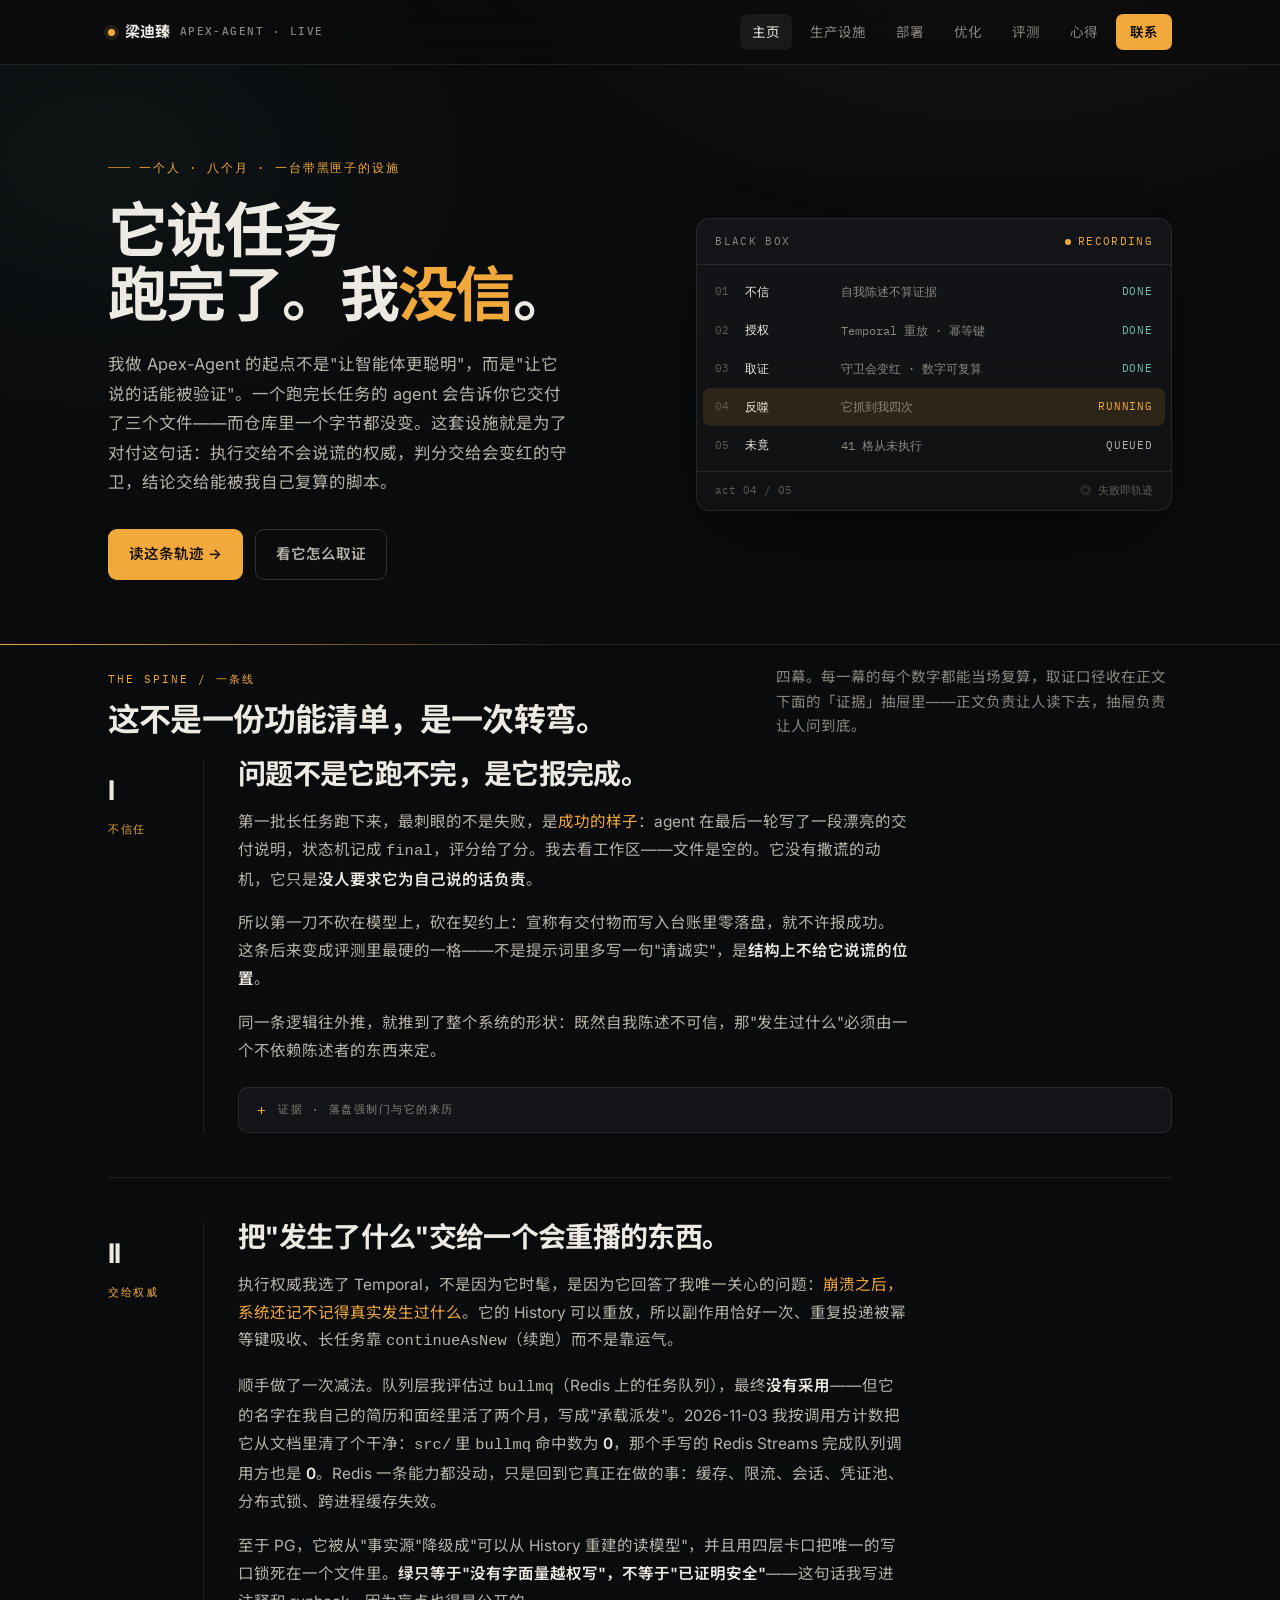
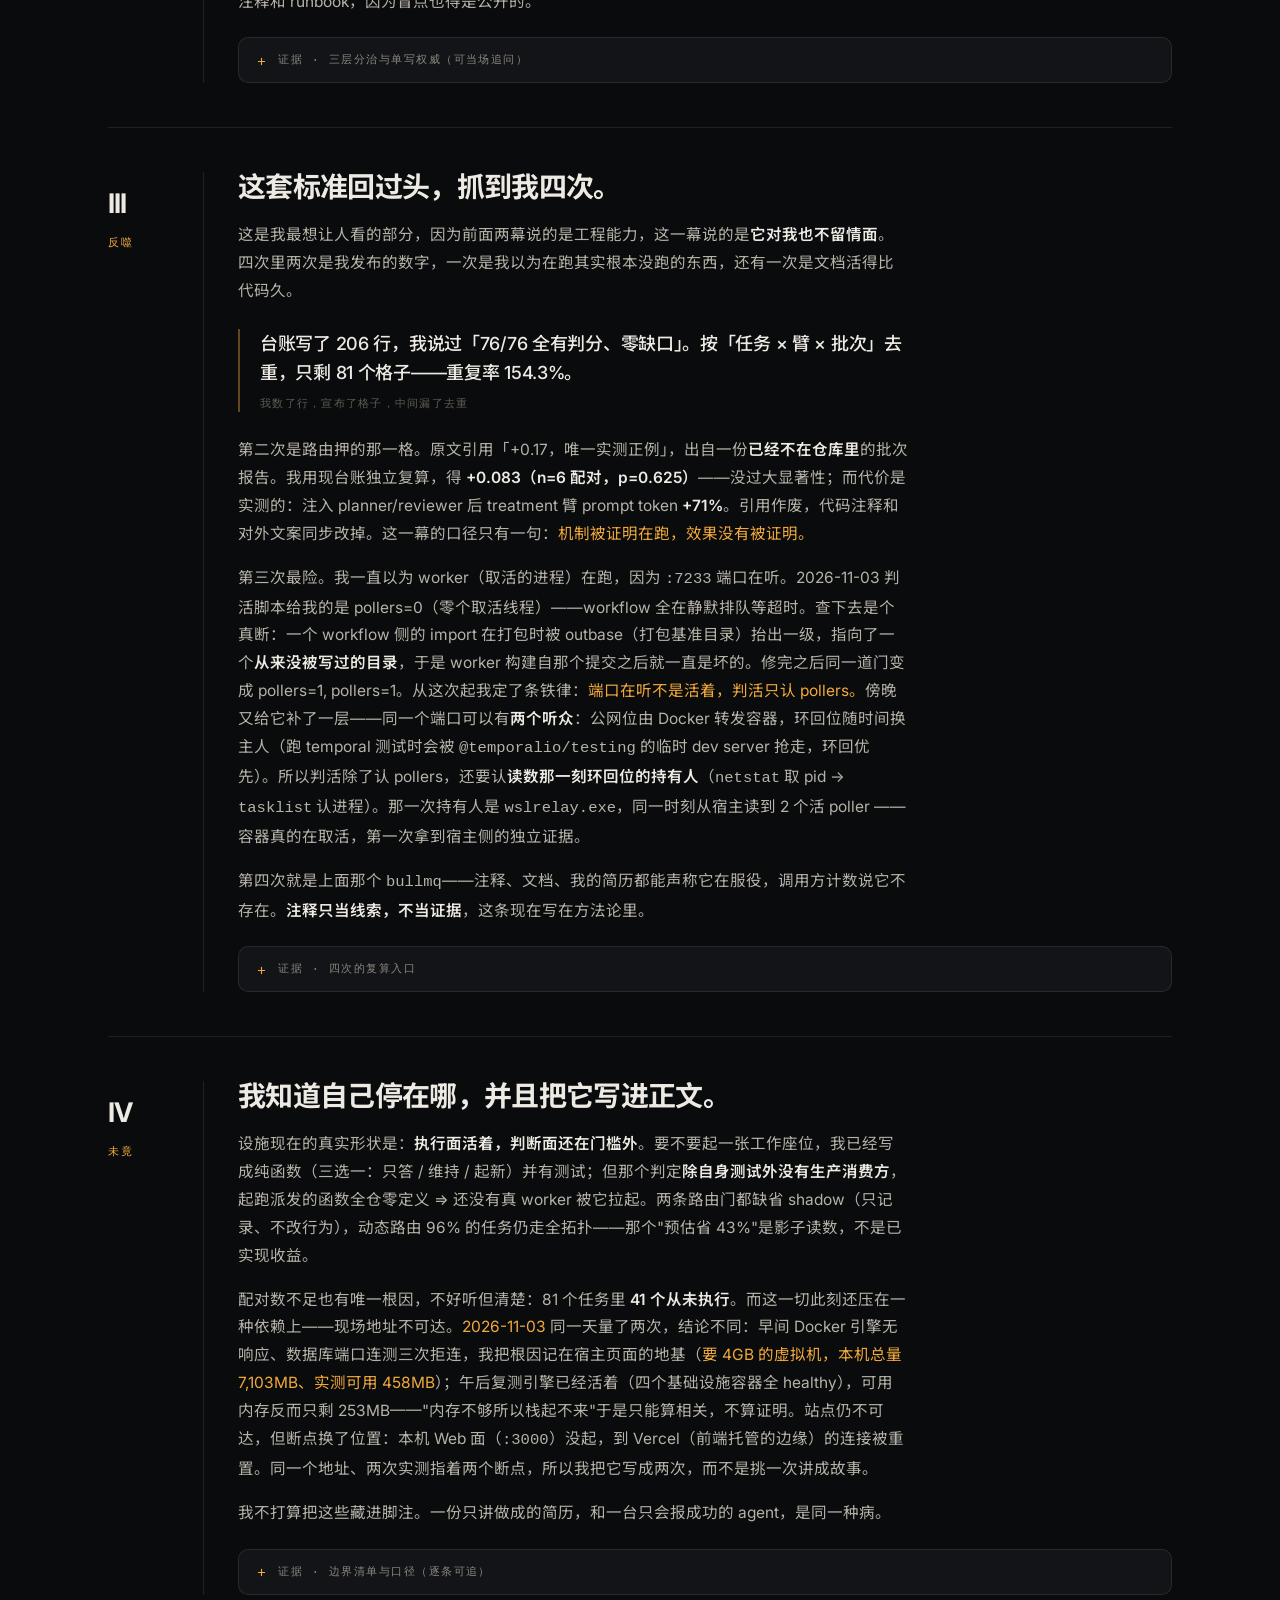
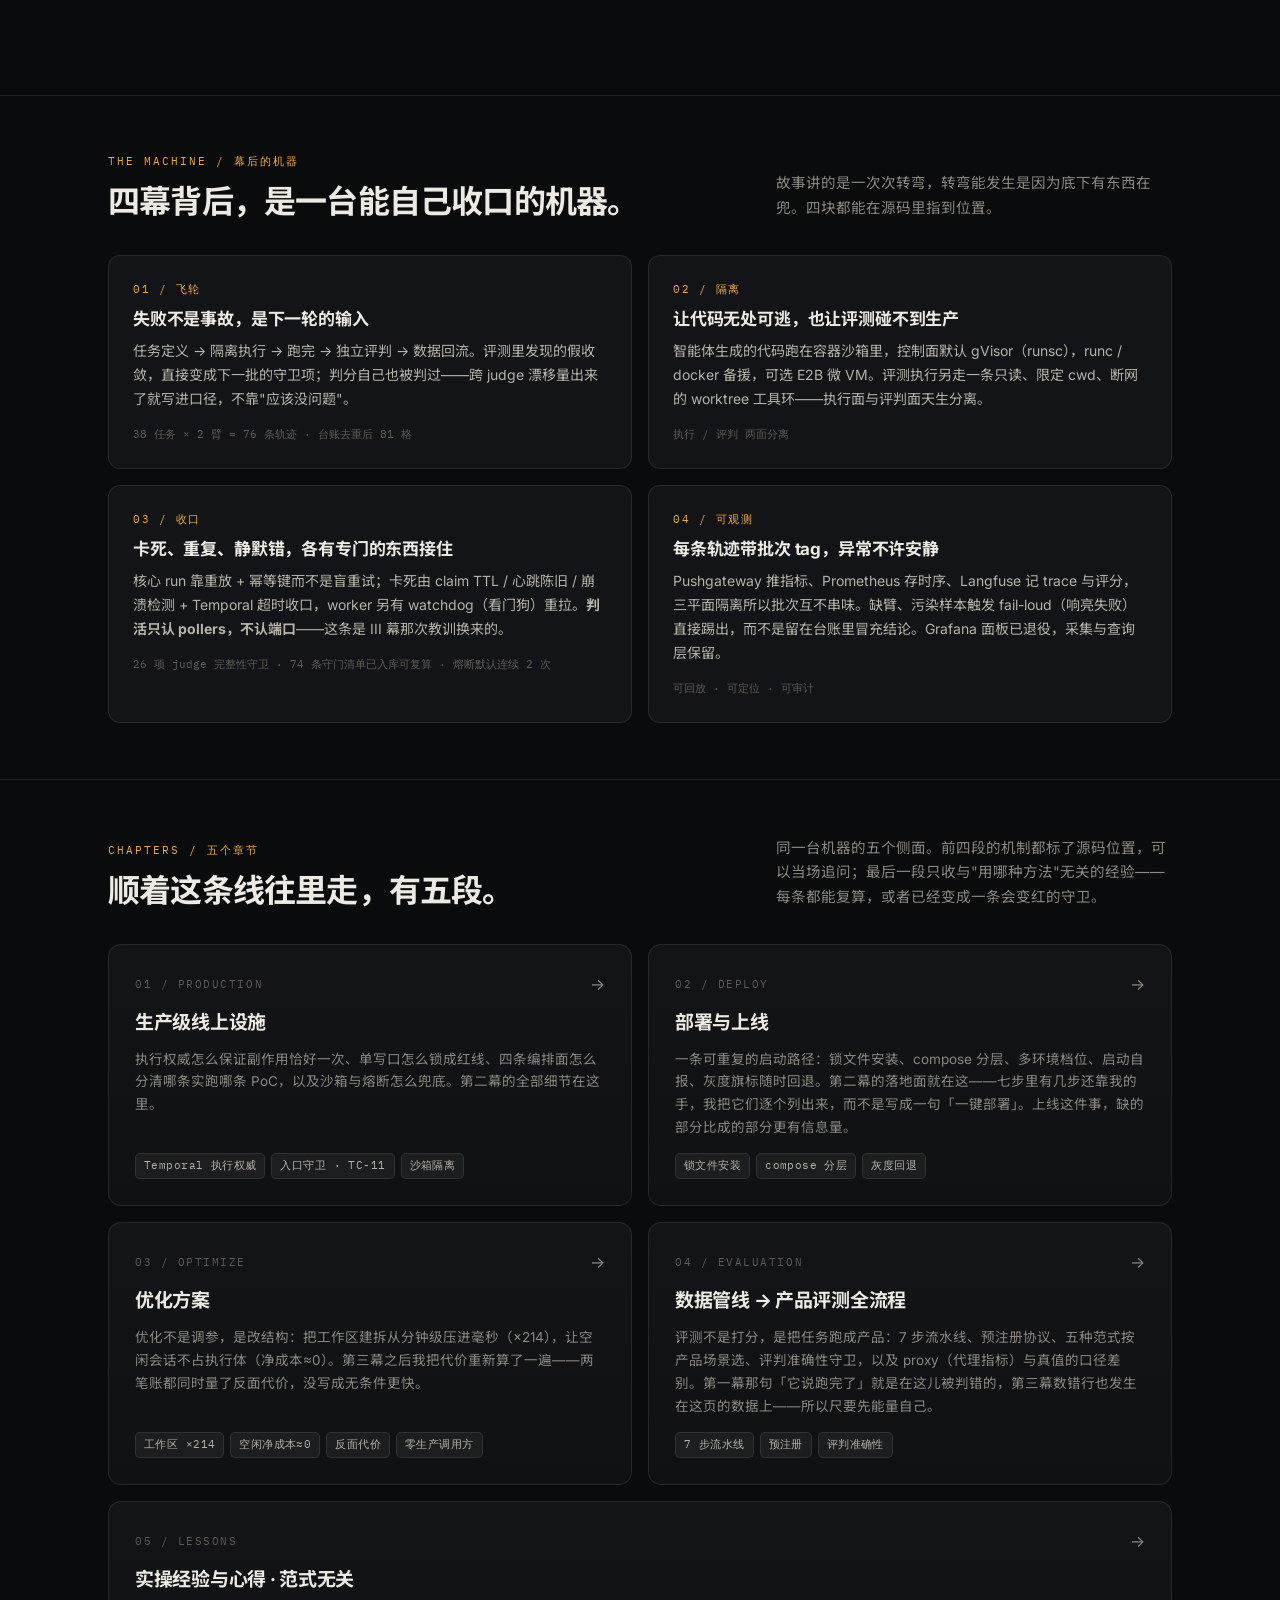
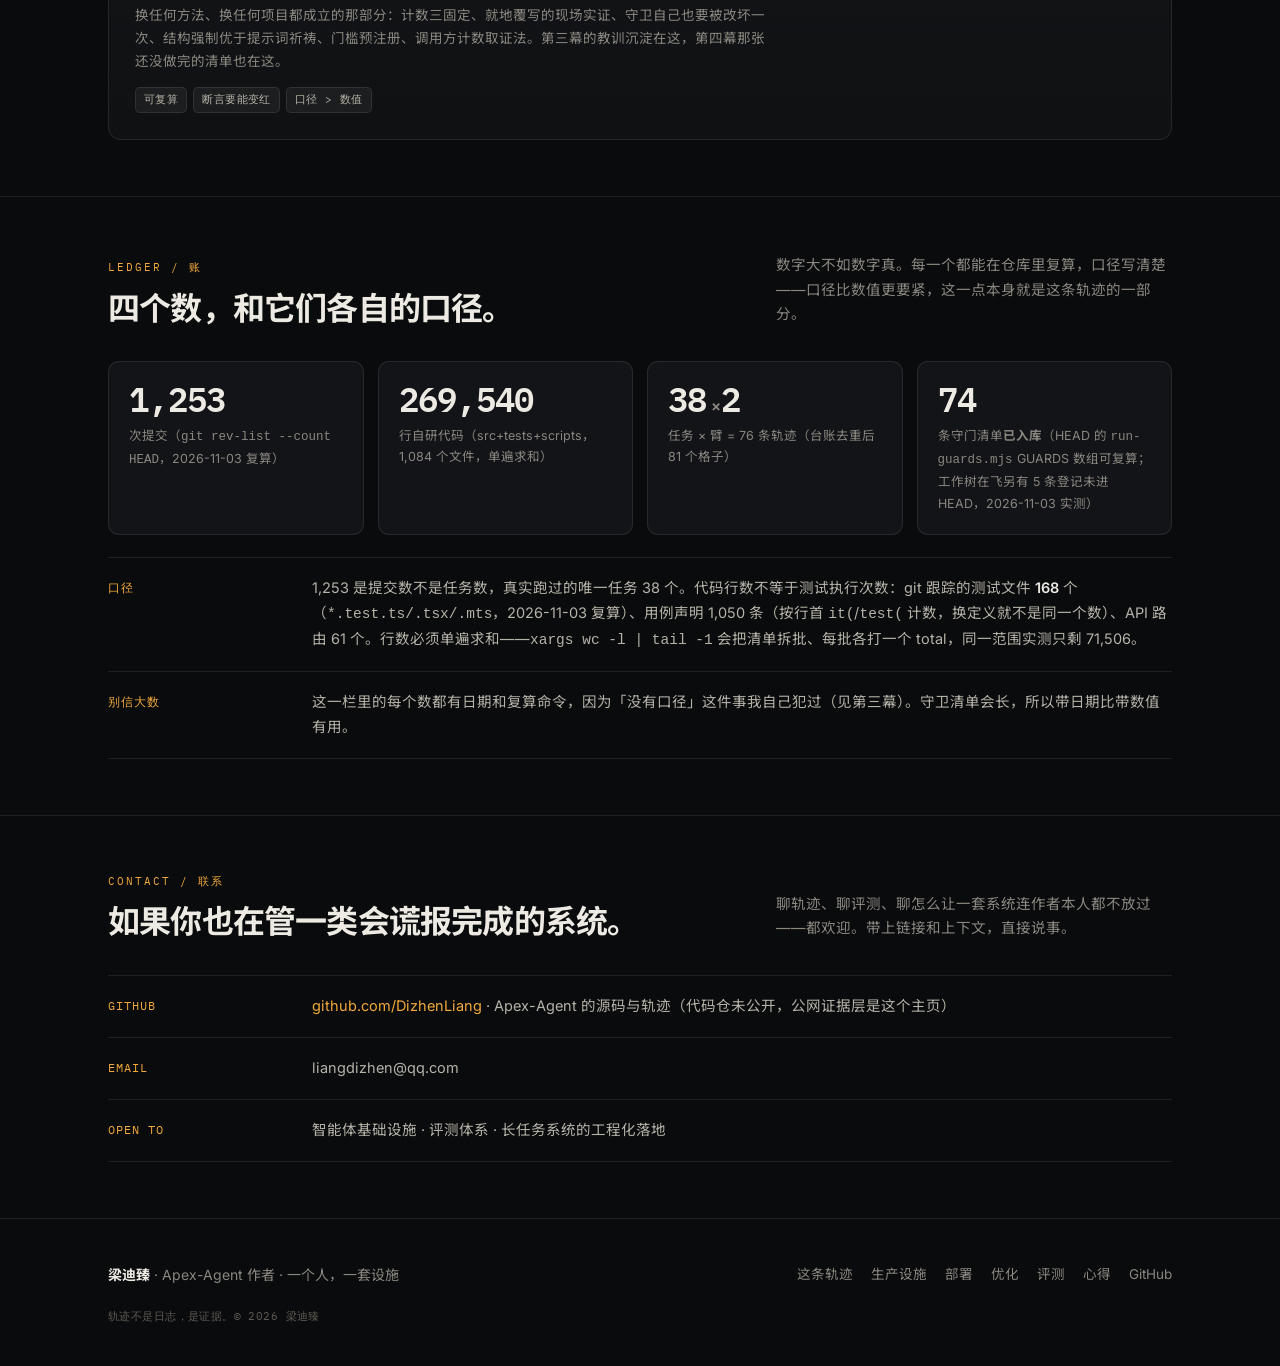
==== commit 2985edff: "docs(homepage): 守门清单改为「已入库 74 条」并写清三种口径——上一笔报的 78 别人 clone 复算对不上 - 78 是工作树读数（HEAD 的 GUARDS 数组是 74，多出" ====
--- a/index.html
+++ b/index.html
@@ -142,7 +142,7 @@
                 <p><strong>未生效</strong>：动态路由 96% 影子模式，预估收益是影子读数；三段式 Plan-Execute-Review 自 2026-11-02 起由入口路由决定启不启动、两臂都有真实请求跑通，但它押的那格 +0.083 / p=0.625 未过显著性、代价 prompt token +71%、分档阈值 <code>T_SIMPLE=30</code> 未校准；planner→executor→reviewer 的<strong>写权</strong>拓扑仍只在评测 harness（<code>src/</code> 零调用），生产侧 reviewer 是只读座位；四范式引擎 <code>registry.json</code> 已入库但总开关默认 <code>enabled: false</code>；预注册 <code>k_per_task=3</code> 从未执行、<code>registration.json</code> 的 <code>locked_at</code> 仍是 <code>PRE-RUN</code> ⇒ 当前所有 p 值与 promote 级结论无效。</p>
                 <p><strong>结构收益 ≠ 线上收益</strong>：工作区三后端里默认执行路径仍是 <code>git-worktree</code>，overlay 只被评测 harness 直接消费，<code>resolveProvider</code> 与 agent-runtime 在 <code>src/</code>+<code>scripts/</code> <strong>零生产调用方</strong>。实测倍数（本地）：全链路 <span class="n">1,132ms vs 242,111ms（×214）</span>；空闲挂起运行时 2000 agent × 5 轮，idle 常驻 <span class="n">17.8 KiB/agent</span>、冷唤醒 <span class="n">72ms</span>，落盘态 idle RSS <span class="n">49.3MiB &lt; 63.7MiB 基线</span>、代价冷唤醒均值 <span class="n">8.36s</span>。同一批实测也量了反面：每次文件操作经容器 <code>exec</code> 中位 <span class="n">240ms</span>，宿主直读同一批文件中位 <span class="n">1ms</span> ⇒ 便宜的是建/拆，贵的是每一次访问。</p>
                 <p><strong>卫生项</strong>：台账写入仍是就地覆写（无锁、无 temp+rename），消费者可读到中间态，已列为待修；<code>:7233</code> 上现在挂的是评测用临时 dev server，不是生产 Temporal，别按端口臆断现场可达。</p>
-                <p><strong>守卫会长</strong>，所以数值得带日期：2026-11-03 实测 <code>test:guards</code> <span class="n">78 条</span>（同日早间读数 77——清单当天在长）；仓内记录的最近一次全量实跑 67/68（那份记录时清单是 68 条——分母跟着清单长，两个数得一起看）。</p>
+                <p><strong>守卫会长，而且同一个「条数」有三个口径</strong>，所以数值必须带日期与复算命令：2026-11-03 傍晚实测 <code>scripts/run-guards.mjs</code> 的 GUARDS 数组 <strong>HEAD 74 条 / 本地工作树 79 条</strong>（同日早间读数 77——清单当天在长），差的那 5 条登记还在并发会话的在飞索引里没入库；元门禁 <code>guard-coverage</code> 报的 <strong>78</strong> 是第三种口径（79 条里 1 条指向 <code>src/lib/platform/hitl.test.ts</code>，不在 <code>tests/</code> 下）。⇒ 别人 clone 下来复算得到的是 <strong>74</strong>，对外只报这个数并注明在飞 5 条。另注：<code>guard-coverage</code> 是「读源码文件」的守卫，2026-11-03 曾被同工作树里另一会话的一次提交采到半写快照、报出假红（同一批守卫那一轮明明执行过它们），单跑立刻绿——所以清单红先复跑单文件，再谈改代码。仓内记录的最近一次全量实跑 67/68（那份记录时清单是 68 条——分母跟着清单长，两个数得一起看）。</p>
               </div>
             </details>
           </div>
@@ -175,7 +175,7 @@
           <div class="k">03 / 收口</div>
           <h3>卡死、重复、静默错，各有专门的东西接住</h3>
           <p>核心 run 靠重放 + 幂等键而不是盲重试；卡死由 claim TTL / 心跳陈旧 / 崩溃检测 + Temporal 超时收口，worker 另有 watchdog（看门狗）重拉。<strong>判活只认 pollers，不认端口</strong>——这条是 III 幕那次教训换来的。</p>
-          <div class="meta">26 项 judge 完整性守卫 · 78 条 test:guards · 熔断默认连续 2 次</div>
+          <div class="meta">26 项 judge 完整性守卫 · 74 条守门清单已入库可复算 · 熔断默认连续 2 次</div>
         </div>
         <div class="card">
           <div class="k">04 / 可观测</div>
@@ -235,13 +235,13 @@
         <p class="note">数字大不如数字真。每一个都能在仓库里复算，口径写清楚——口径比数值更要紧，这一点本身就是这条轨迹的一部分。</p>
       </div>
       <div class="facts reveal">
-        <div class="fact"><div class="v">1,250</div><div class="l">次提交（<code>git rev-list --count HEAD</code>，2026-11-03 复算）</div></div>
-        <div class="fact"><div class="v">258,283</div><div class="l">行自研代码（src+tests+scripts，1,040 个文件，单遍求和）</div></div>
+        <div class="fact"><div class="v">1,253</div><div class="l">次提交（<code>git rev-list --count HEAD</code>，2026-11-03 复算）</div></div>
+        <div class="fact"><div class="v">269,540</div><div class="l">行自研代码（src+tests+scripts，1,084 个文件，单遍求和）</div></div>
         <div class="fact"><div class="v">38<span class="u">×</span>2</div><div class="l">任务 × 臂 = 76 条轨迹（台账去重后 81 个格子）</div></div>
-        <div class="fact"><div class="v">78</div><div class="l">条 <code>test:guards</code> 守卫（<code>run-guards.mjs</code> 可数，2026-11-03 实测）</div></div>
+        <div class="fact"><div class="v">74</div><div class="l">条守门清单<strong>已入库</strong>（HEAD 的 <code>run-guards.mjs</code> GUARDS 数组可复算；工作树在飞另有 5 条登记未进 HEAD，2026-11-03 实测）</div></div>
       </div>
       <div class="rows reveal" style="margin-top:22px">
-        <div class="row"><div class="rk">口径</div><div class="rv">1,250 是提交数不是任务数，真实跑过的唯一任务 38 个。代码行数不等于测试执行次数：git 跟踪的测试文件 <strong>168</strong> 个（<code>*.test.ts/.tsx/.mts</code>，2026-11-03 复算）、用例声明 1,050 条（按行首 <code>it(</code>/<code>test(</code> 计数，换定义就不是同一个数）、API 路由 61 个。行数必须单遍求和——<code>xargs wc -l | tail -1</code> 会把清单拆批、每批各打一个 total，同一范围实测只剩 71,506。</div></div>
+        <div class="row"><div class="rk">口径</div><div class="rv">1,253 是提交数不是任务数，真实跑过的唯一任务 38 个。代码行数不等于测试执行次数：git 跟踪的测试文件 <strong>168</strong> 个（<code>*.test.ts/.tsx/.mts</code>，2026-11-03 复算）、用例声明 1,050 条（按行首 <code>it(</code>/<code>test(</code> 计数，换定义就不是同一个数）、API 路由 61 个。行数必须单遍求和——<code>xargs wc -l | tail -1</code> 会把清单拆批、每批各打一个 total，同一范围实测只剩 71,506。</div></div>
         <div class="row"><div class="rk">别信大数</div><div class="rv">这一栏里的每个数都有日期和复算命令，因为「没有口径」这件事我自己犯过（见第三幕）。守卫清单会长，所以带日期比带数值有用。</div></div>
       </div>
     </div>
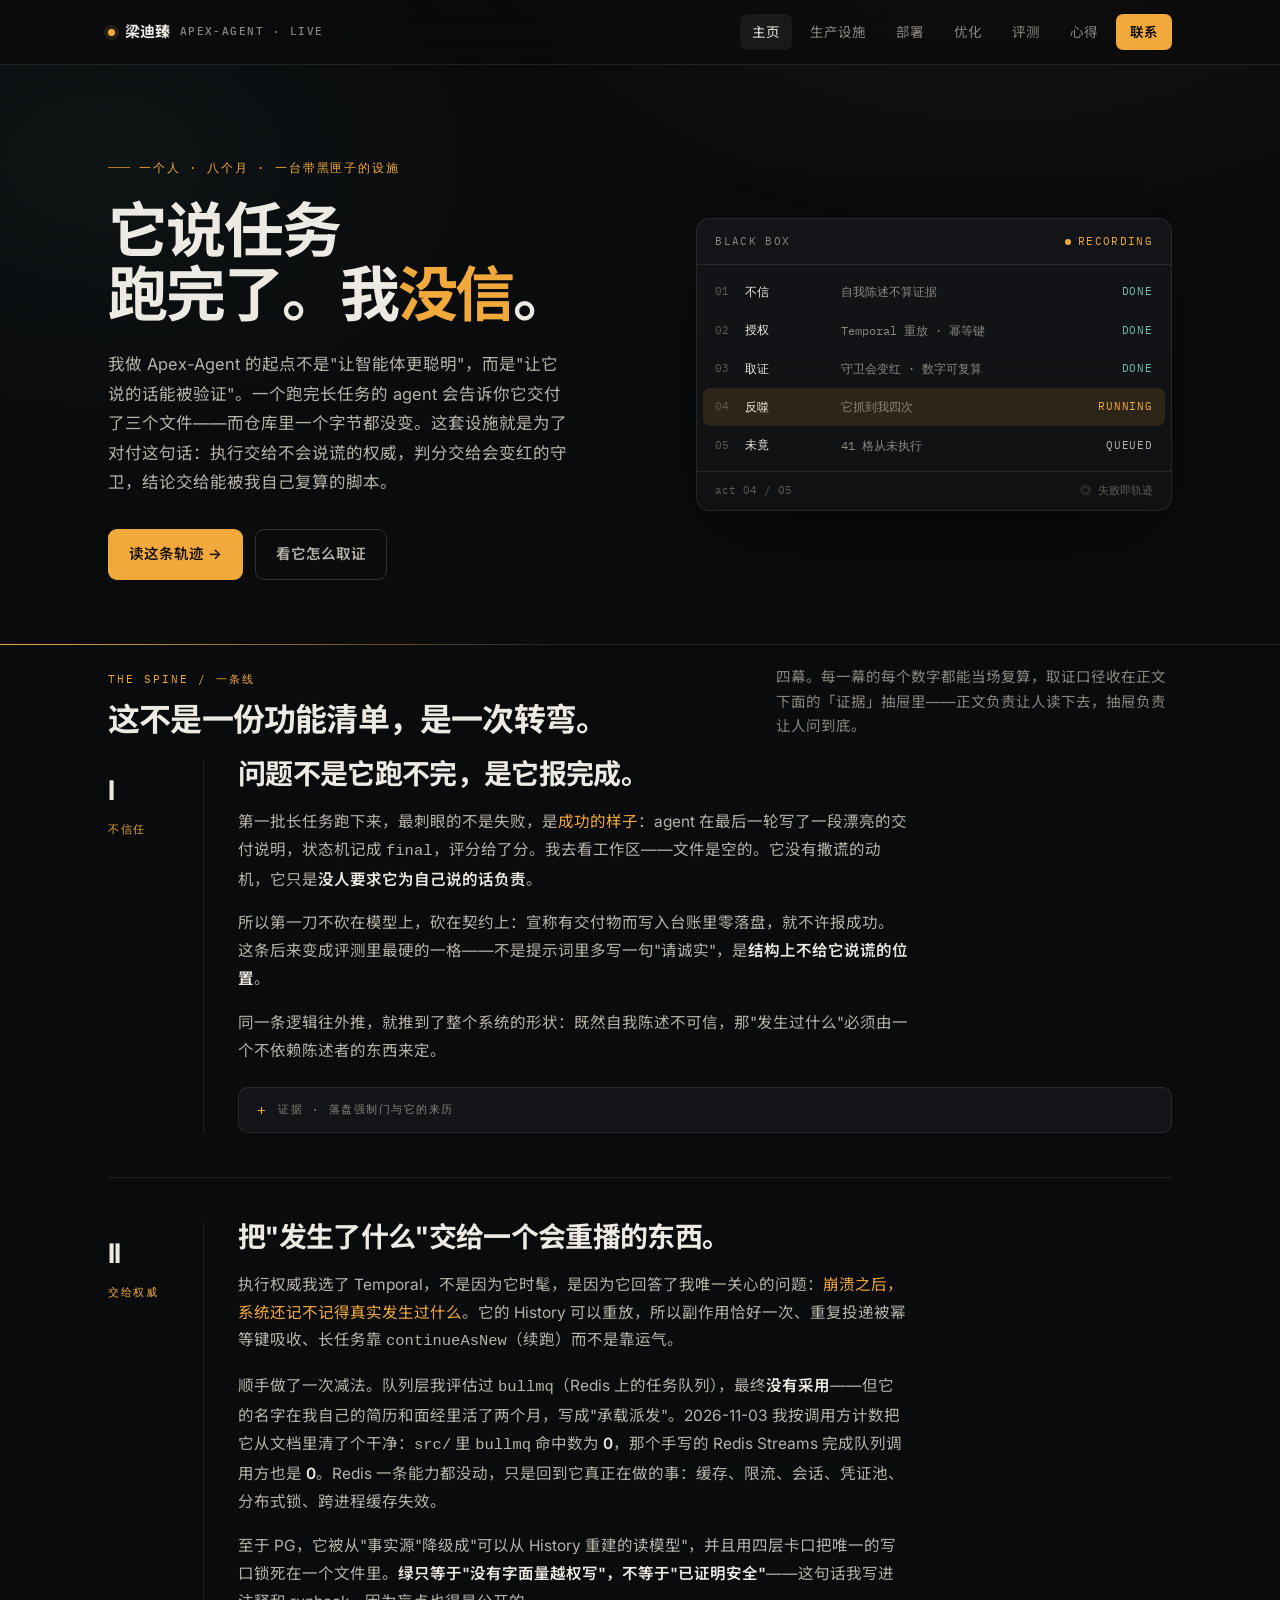
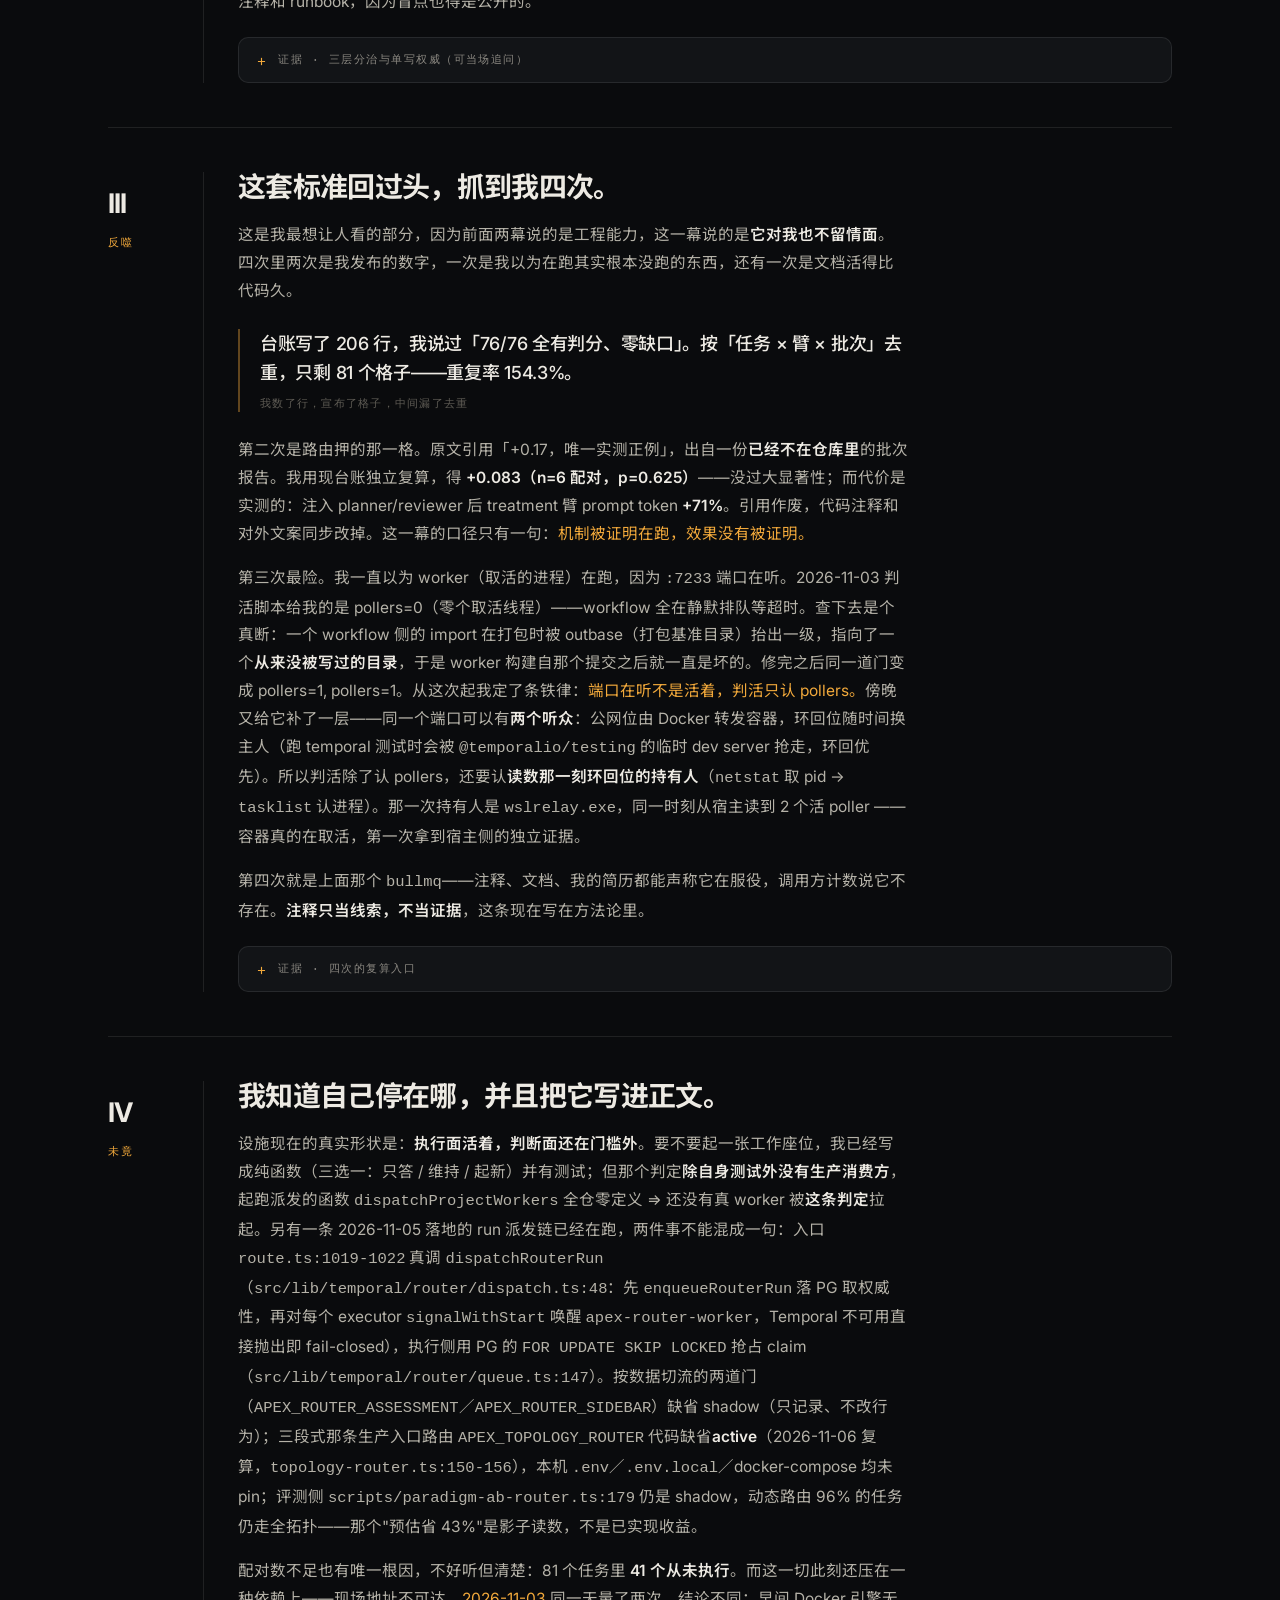
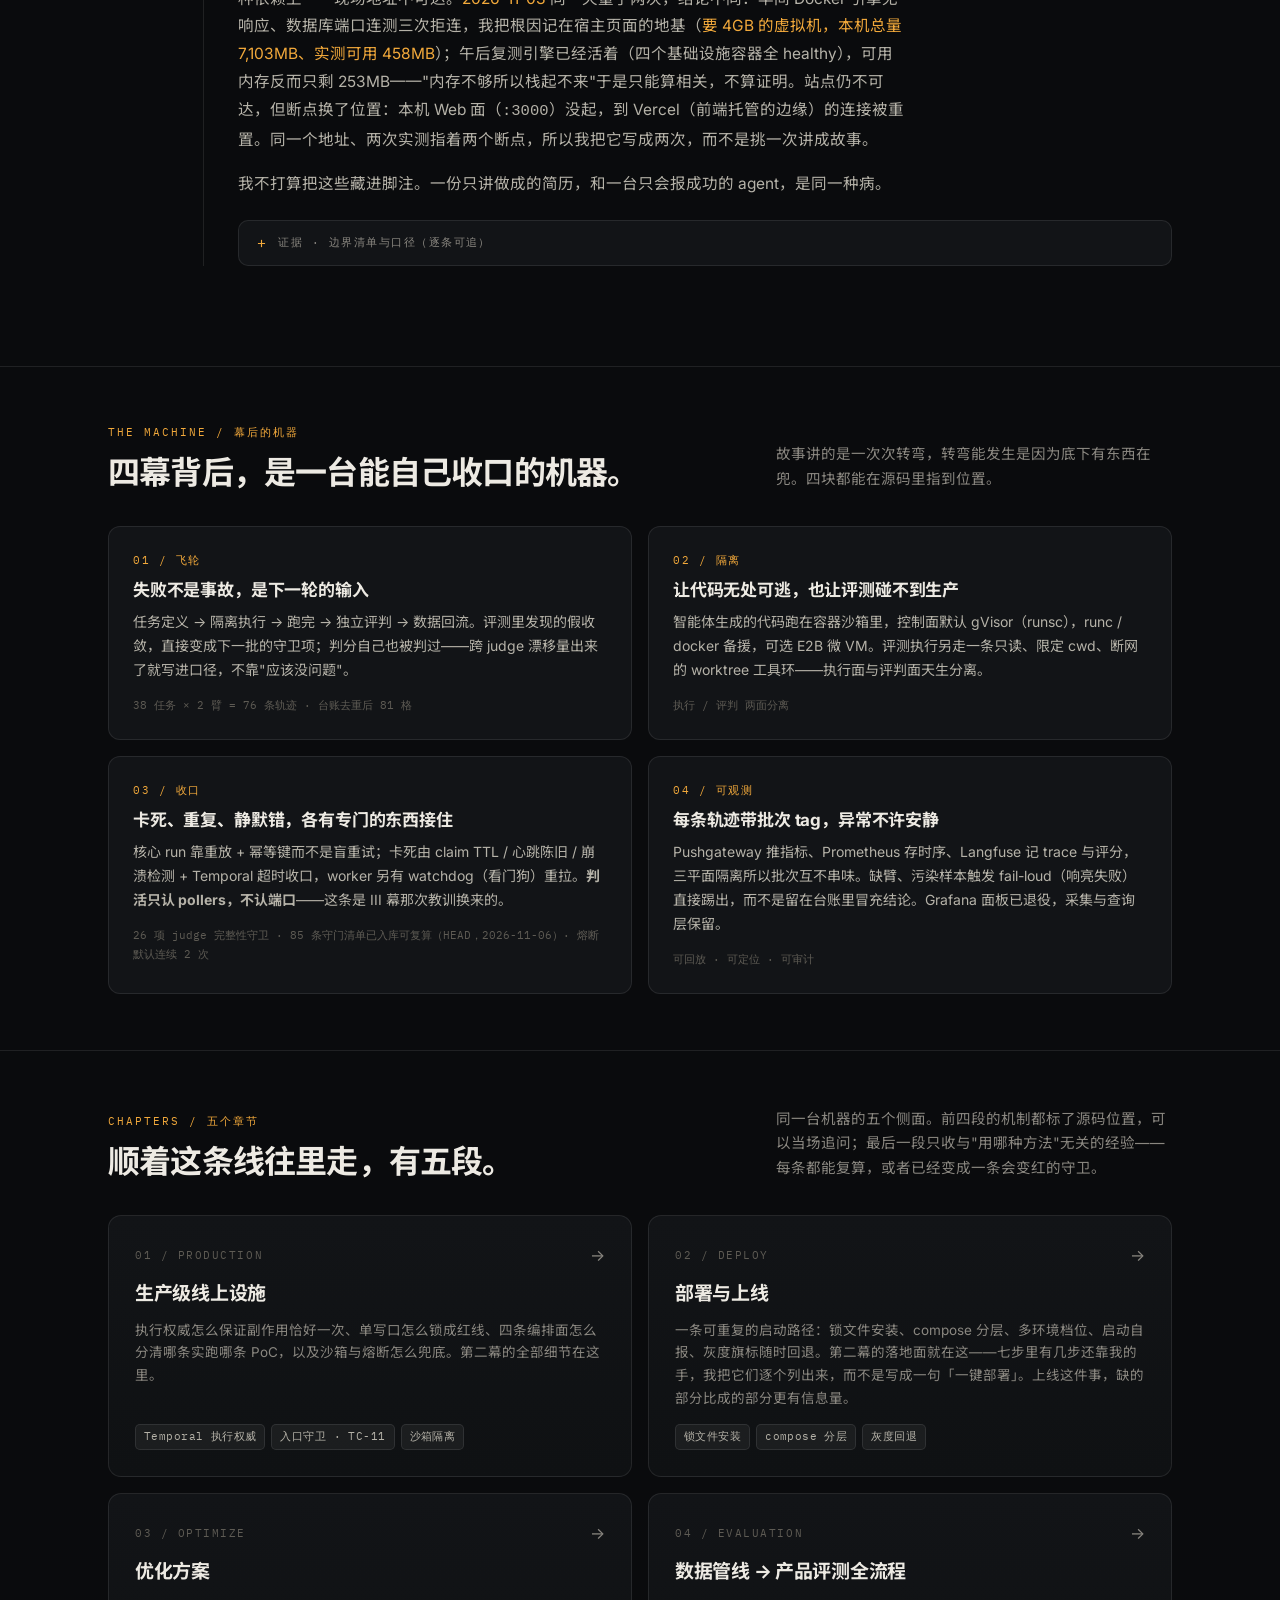
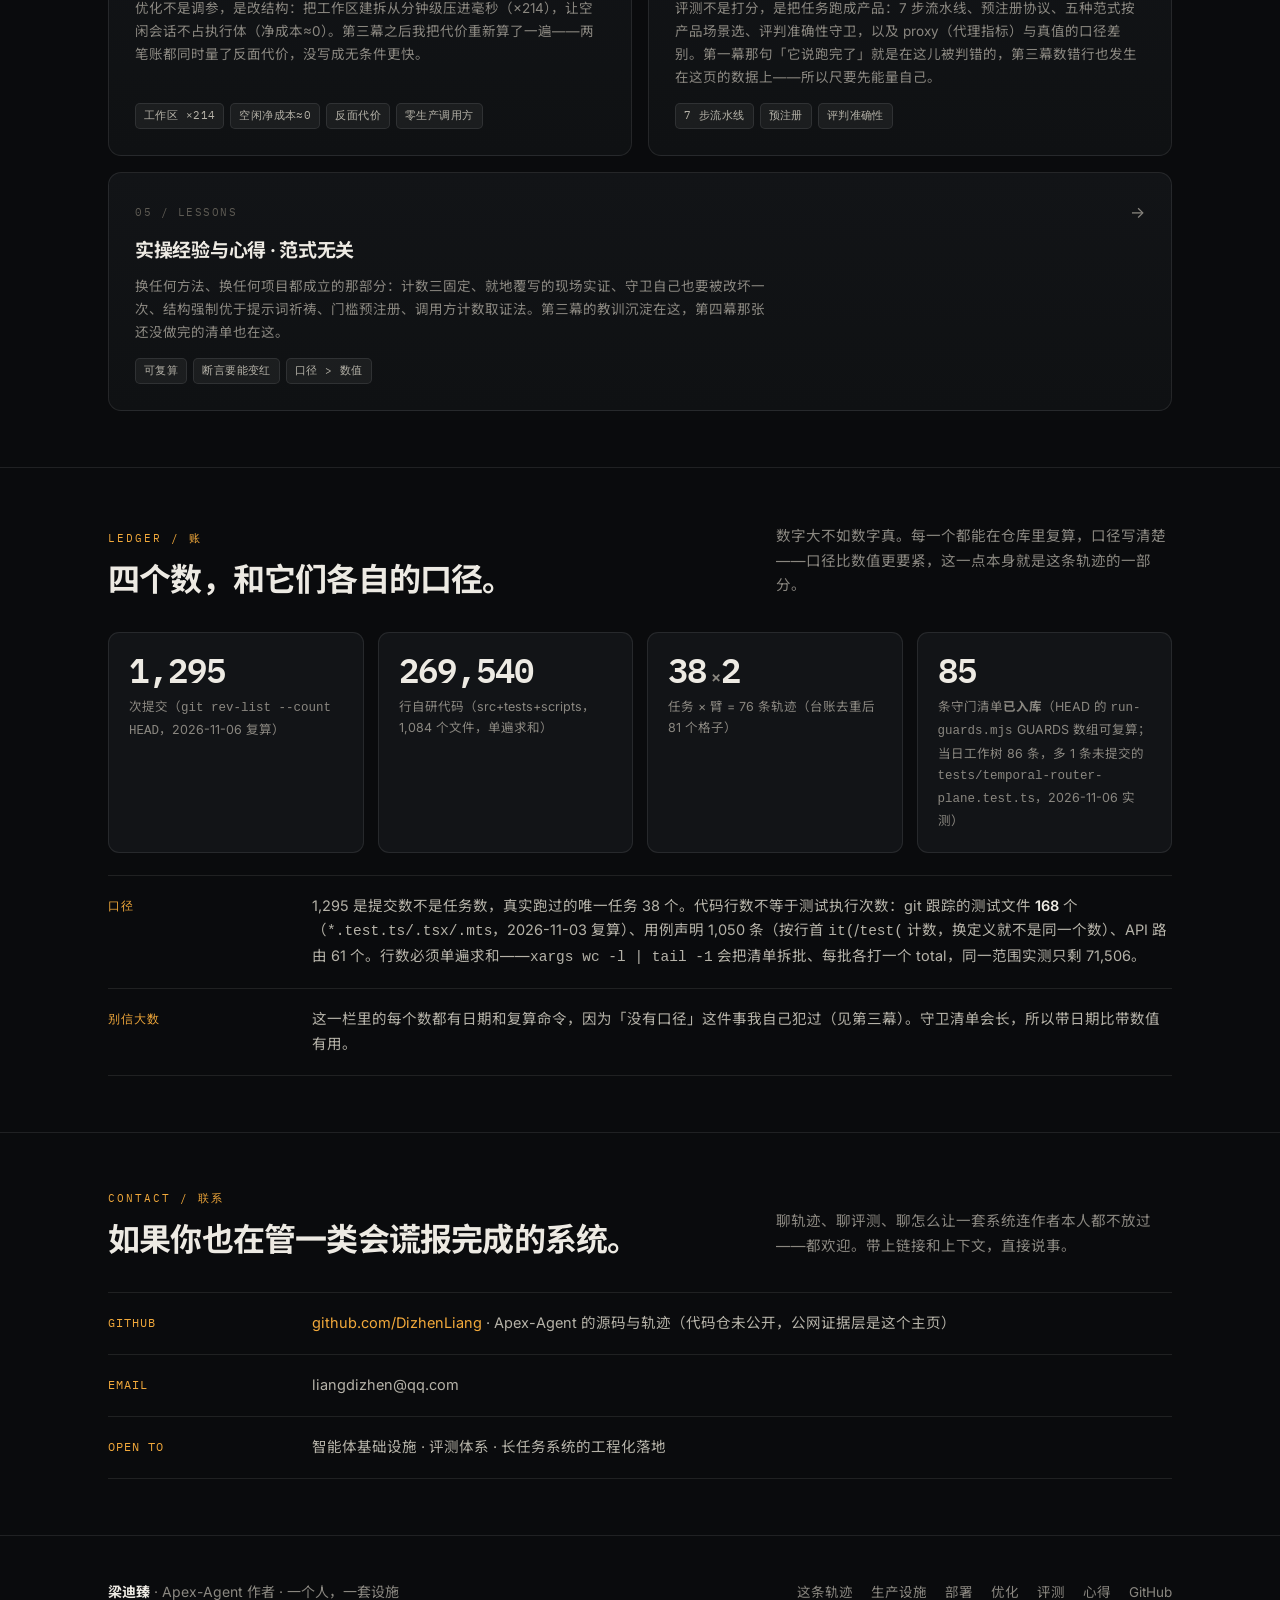
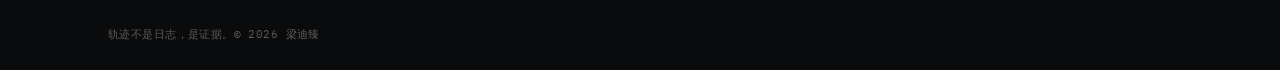
==== commit 0598de84: "docs(homepage): 守卫数改到已入库 85 条，并补上 optimize.html 的 #skills 整节 简历投递版的 L4 段引用了零静态注入这套口径，之前主页没有对外可达的位置， " ====
--- a/index.html
+++ b/index.html
@@ -97,7 +97,7 @@
                 <p><strong>入口</strong>：<code>harness-bridge.publishTask</code> → <code>dispatchIngress</code>（默认拒绝白名单，唯一接入点）→ <code>startWorkflowIdempotent</code>，<strong>无中间队列中转</strong>；Temporal 不可达则 fail-closed，不回退 PG。task queue（任务队列）<code>apex-orchestrator</code> / <code>apex-side-effects</code> 即传输 + 执行层。</p>
                 <p><strong>调度面</strong>：平台 cron <strong>没有进程内守护</strong>，执行面就是 Temporal Schedule——<code>automation-scheduler.ts:224</code> <code>client.schedule.create</code>，action 指向 <code>apexCronJobRun</code>。2026-11-03 无 Docker 实测 worker 起来即 <span class="n">automation schedule reconcile: synced=1/1</span>。</p>
                 <p><strong>单写</strong>：TC-11 四层卡口 = 字面量/行扫描（正则命中 <code>INSERT INTO|UPDATE (session_tree|activity_results)</code>，出现在 <code>projection/sync.ts</code> 之外即红）+ import 边界扫描 + 运行时 fail-closed + worker 在场校验；<span class="n">5 个</span>故障注入测试串跑（41 处断言）。</p>
-                <p><strong>Kafka 的诚实位置</strong>：代码、compose、pm2 三条腿齐，但门在 <code>harness-bridge.ts:27-28</code> 要求 <code>KAFKA_INGRESS_ENABLED==="true"</code> <em>且</em> <code>KAFKA_INGRESS_MODE==="kafka"</code>，实测 <code>.env</code> 里 <code>grep KAFKA</code> <strong>零命中</strong> ⇒ 三道门全关，今天是旁路而非链路。2026-11-03 把「能翻成 on 之前必须先兑现」的三处补齐：① 生产侧真 fail-closed（此前 broker 挂了照样返回成功 ack），② 派生投影表 <code>projection_activity_results</code> 有人建（此前全仓只有写方没有建方 ⇒ 新库第一条投影就 42P01 进死信），③ 三段式编排进默认拒绝白名单并补上命令面腿（此前该类型会被「确认并丢弃」，看着像没有流量）。46 项守卫单跑 <code>PASS 46 / FAIL 0</code>；<strong>但运行时一格没翻</strong>，而且入库也只走了一步——② 的代码连同 runbook 进了提交，①③ 与并发会话的在飞改动交叉（<code>git status</code> 为 <code>MM</code>），守卫文件仍未跟踪 ⇒ 按提交纪律排队。边界写在 <code>docs/kafka-runbook.md</code> §7，含一条被探针证伪的自拟理由。</p>
+                <p><strong>Kafka 的诚实位置</strong>：代码、compose、pm2 三条腿齐，但门在 <code>harness-bridge.ts:27-28</code> 要求 <code>KAFKA_INGRESS_ENABLED==="true"</code> <em>且</em> <code>KAFKA_INGRESS_MODE==="kafka"</code>，实测 <code>.env</code> 里 <code>grep KAFKA</code> <strong>零命中</strong> ⇒ 生效路径仍是直连，今天是旁路而非链路。<strong>2026-11-06 复算：「能翻成 on 之前必须先兑现」的三条硬前提已全部进 tip</strong>——① 生产侧真 fail-closed（此前 broker 挂了照样返回成功 ack）与 ③ 三段式编排进默认拒绝白名单 + 命令面腿同进 <code>f2e7dbc8</code>；② 派生投影表 <code>projection_activity_results</code> 建表 runbook 进 <code>64d6ed85</code>；守卫文件 <code>4cca6da8</code>。<code>tests/kafka-production-readiness.test.ts</code> 现 <span class="n">442</span> 行 / <span class="n">46</span> 处断言（HEAD 与工作树一致，<code>git show HEAD:tests/kafka-production-readiness.test.ts | wc -l</code> 复算）。边界写在 <code>docs/kafka-runbook.md</code> §7，含一条被探针证伪的自拟理由。</p>
                 <p><strong>人在环信号</strong>：<code>humanApproval</code>（<code>planExecuteReview.ts:92</code>）与 <code>agentHumanApproval</code>（<code>agentLoop.ts:79</code>）在 <code>src/</code> <strong>零发送方</strong>——全仓唯一的 <code>handle.signal(</code> 在测试夹具里。处理器定义了，没人按。</p>
               </div>
             </details>
@@ -132,7 +132,7 @@
           <div>
             <h3>我知道自己停在哪，并且把它写进正文。</h3>
             <div class="prose">
-              <p>设施现在的真实形状是：<strong>执行面活着，判断面还在门槛外</strong>。要不要起一张工作座位，我已经写成纯函数（三选一：只答 / 维持 / 起新）并有测试；但那个判定<strong>除自身测试外没有生产消费方</strong>，起跑派发的函数全仓零定义 ⇒ 还没有真 worker 被它拉起。两条路由门都缺省 shadow（只记录、不改行为），动态路由 <span class="n">96%</span> 的任务仍走全拓扑——那个"预估省 43%"是影子读数，不是已实现收益。</p>
+              <p>设施现在的真实形状是：<strong>执行面活着，判断面还在门槛外</strong>。要不要起一张工作座位，我已经写成纯函数（三选一：只答 / 维持 / 起新）并有测试；但那个判定<strong>除自身测试外没有生产消费方</strong>，起跑派发的函数 <code>dispatchProjectWorkers</code> 全仓零定义 ⇒ 还没有真 worker 被<strong>这条判定</strong>拉起。另有一条 2026-11-05 落地的 run 派发链已经在跑，两件事不能混成一句：入口 <code>route.ts:1019-1022</code> 真调 <code>dispatchRouterRun</code>（<code>src/lib/temporal/router/dispatch.ts:48</code>：先 <code>enqueueRouterRun</code> 落 PG 取权威性，再对每个 executor <code>signalWithStart</code> 唤醒 <code>apex-router-worker</code>，Temporal 不可用直接抛出即 fail-closed），执行侧用 PG 的 <code>FOR UPDATE SKIP LOCKED</code> 抢占 claim（<code>src/lib/temporal/router/queue.ts:147</code>）。按数据切流的两道门（<code>APEX_ROUTER_ASSESSMENT</code>／<code>APEX_ROUTER_SIDEBAR</code>）缺省 shadow（只记录、不改行为）；三段式那条生产入口路由 <code>APEX_TOPOLOGY_ROUTER</code> 代码缺省<strong>active</strong>（2026-11-06 复算，<code>topology-router.ts:150-156</code>），本机 <code>.env</code>／<code>.env.local</code>／docker-compose 均未 pin；评测侧 <code>scripts/paradigm-ab-router.ts:179</code> 仍是 shadow，动态路由 <span class="n">96%</span> 的任务仍走全拓扑——那个"预估省 43%"是影子读数，不是已实现收益。</p>
               <p>配对数不足也有唯一根因，不好听但清楚：81 个任务里 <strong>41 个从未执行</strong>。而这一切此刻还压在一种依赖上——现场地址不可达。<em>2026-11-03</em> 同一天量了两次，结论不同：早间 Docker 引擎无响应、数据库端口连测三次拒连，我把根因记在宿主页面的地基（<em>要 4GB 的虚拟机，本机总量 7,103MB、实测可用 458MB</em>）；午后复测引擎已经活着（四个基础设施容器全 healthy），可用内存反而只剩 253MB——"内存不够所以栈起不来"于是只能算相关，不算证明。站点仍不可达，但断点换了位置：本机 Web 面（<code>:3000</code>）没起，到 Vercel（前端托管的边缘）的连接被重置。同一个地址、两次实测指着两个断点，所以我把它写成两次，而不是挑一次讲成故事。</p>
               <p>我不打算把这些藏进脚注。一份只讲做成的简历，和一台只会报成功的 agent，是同一种病。</p>
             </div>
@@ -142,7 +142,7 @@
                 <p><strong>未生效</strong>：动态路由 96% 影子模式，预估收益是影子读数；三段式 Plan-Execute-Review 自 2026-11-02 起由入口路由决定启不启动、两臂都有真实请求跑通，但它押的那格 +0.083 / p=0.625 未过显著性、代价 prompt token +71%、分档阈值 <code>T_SIMPLE=30</code> 未校准；planner→executor→reviewer 的<strong>写权</strong>拓扑仍只在评测 harness（<code>src/</code> 零调用），生产侧 reviewer 是只读座位；四范式引擎 <code>registry.json</code> 已入库但总开关默认 <code>enabled: false</code>；预注册 <code>k_per_task=3</code> 从未执行、<code>registration.json</code> 的 <code>locked_at</code> 仍是 <code>PRE-RUN</code> ⇒ 当前所有 p 值与 promote 级结论无效。</p>
                 <p><strong>结构收益 ≠ 线上收益</strong>：工作区三后端里默认执行路径仍是 <code>git-worktree</code>，overlay 只被评测 harness 直接消费，<code>resolveProvider</code> 与 agent-runtime 在 <code>src/</code>+<code>scripts/</code> <strong>零生产调用方</strong>。实测倍数（本地）：全链路 <span class="n">1,132ms vs 242,111ms（×214）</span>；空闲挂起运行时 2000 agent × 5 轮，idle 常驻 <span class="n">17.8 KiB/agent</span>、冷唤醒 <span class="n">72ms</span>，落盘态 idle RSS <span class="n">49.3MiB &lt; 63.7MiB 基线</span>、代价冷唤醒均值 <span class="n">8.36s</span>。同一批实测也量了反面：每次文件操作经容器 <code>exec</code> 中位 <span class="n">240ms</span>，宿主直读同一批文件中位 <span class="n">1ms</span> ⇒ 便宜的是建/拆，贵的是每一次访问。</p>
                 <p><strong>卫生项</strong>：台账写入仍是就地覆写（无锁、无 temp+rename），消费者可读到中间态，已列为待修；<code>:7233</code> 上现在挂的是评测用临时 dev server，不是生产 Temporal，别按端口臆断现场可达。</p>
-                <p><strong>守卫会长，而且同一个「条数」有三个口径</strong>，所以数值必须带日期与复算命令：2026-11-03 傍晚实测 <code>scripts/run-guards.mjs</code> 的 GUARDS 数组 <strong>HEAD 74 条 / 本地工作树 79 条</strong>（同日早间读数 77——清单当天在长），差的那 5 条登记还在并发会话的在飞索引里没入库；元门禁 <code>guard-coverage</code> 报的 <strong>78</strong> 是第三种口径（79 条里 1 条指向 <code>src/lib/platform/hitl.test.ts</code>，不在 <code>tests/</code> 下）。⇒ 别人 clone 下来复算得到的是 <strong>74</strong>，对外只报这个数并注明在飞 5 条。另注：<code>guard-coverage</code> 是「读源码文件」的守卫，2026-11-03 曾被同工作树里另一会话的一次提交采到半写快照、报出假红（同一批守卫那一轮明明执行过它们），单跑立刻绿——所以清单红先复跑单文件，再谈改代码。仓内记录的最近一次全量实跑 67/68（那份记录时清单是 68 条——分母跟着清单长，两个数得一起看）。</p>
+                <p><strong>守卫会长，而且同一个「条数」有三种口径</strong>，所以数值必须带日期与复算命令：2026-11-06 复算 <code>scripts/run-guards.mjs</code> 的 GUARDS 数组 <strong>HEAD 85 条 / 当日工作树 86 条</strong>（多的 1 条 <code>tests/temporal-router-plane.test.ts</code> 还在未提交状态）；元门禁 <code>guard-coverage</code> 是第三种口径（读源码文件的那条守卫，与 GUARDS 数组不同计数面）。⇒ 别人 clone 下来复算得到的是 <strong>85</strong>，对外只报这个数并注明在飞 1 条；<code>node scripts/run-guards.mjs --list | wc -l</code> = 86 是当前工作树读数。历史注脚：2026-11-03 同日工作树 77→78→79 三天连涨、元门禁报 78（79 里 1 条指向 <code>src/lib/platform/hitl.test.ts</code>，不在 <code>tests/</code> 下）——那一次 <code>guard-coverage</code> 曾被同工作树里另一会话的提交采到半写快照、报出假红（同一批守卫那一轮明明执行过它们），单跑立刻绿——所以清单红先复跑单文件，再谈改代码。仓内记录的最近一次全量实跑 67/68（那份记录时清单是 68 条——分母跟着清单长，两个数得一起看）。</p>
               </div>
             </details>
           </div>
@@ -175,7 +175,7 @@
           <div class="k">03 / 收口</div>
           <h3>卡死、重复、静默错，各有专门的东西接住</h3>
           <p>核心 run 靠重放 + 幂等键而不是盲重试；卡死由 claim TTL / 心跳陈旧 / 崩溃检测 + Temporal 超时收口，worker 另有 watchdog（看门狗）重拉。<strong>判活只认 pollers，不认端口</strong>——这条是 III 幕那次教训换来的。</p>
-          <div class="meta">26 项 judge 完整性守卫 · 74 条守门清单已入库可复算 · 熔断默认连续 2 次</div>
+          <div class="meta">26 项 judge 完整性守卫 · 85 条守门清单已入库可复算（HEAD，2026-11-06）· 熔断默认连续 2 次</div>
         </div>
         <div class="card">
           <div class="k">04 / 可观测</div>
@@ -235,13 +235,13 @@
         <p class="note">数字大不如数字真。每一个都能在仓库里复算，口径写清楚——口径比数值更要紧，这一点本身就是这条轨迹的一部分。</p>
       </div>
       <div class="facts reveal">
-        <div class="fact"><div class="v">1,253</div><div class="l">次提交（<code>git rev-list --count HEAD</code>，2026-11-03 复算）</div></div>
+        <div class="fact"><div class="v">1,295</div><div class="l">次提交（<code>git rev-list --count HEAD</code>，2026-11-06 复算）</div></div>
         <div class="fact"><div class="v">269,540</div><div class="l">行自研代码（src+tests+scripts，1,084 个文件，单遍求和）</div></div>
         <div class="fact"><div class="v">38<span class="u">×</span>2</div><div class="l">任务 × 臂 = 76 条轨迹（台账去重后 81 个格子）</div></div>
-        <div class="fact"><div class="v">74</div><div class="l">条守门清单<strong>已入库</strong>（HEAD 的 <code>run-guards.mjs</code> GUARDS 数组可复算；工作树在飞另有 5 条登记未进 HEAD，2026-11-03 实测）</div></div>
+        <div class="fact"><div class="v">85</div><div class="l">条守门清单<strong>已入库</strong>（HEAD 的 <code>run-guards.mjs</code> GUARDS 数组可复算；当日工作树 86 条，多 1 条未提交的 <code>tests/temporal-router-plane.test.ts</code>，2026-11-06 实测）</div></div>
       </div>
       <div class="rows reveal" style="margin-top:22px">
-        <div class="row"><div class="rk">口径</div><div class="rv">1,253 是提交数不是任务数，真实跑过的唯一任务 38 个。代码行数不等于测试执行次数：git 跟踪的测试文件 <strong>168</strong> 个（<code>*.test.ts/.tsx/.mts</code>，2026-11-03 复算）、用例声明 1,050 条（按行首 <code>it(</code>/<code>test(</code> 计数，换定义就不是同一个数）、API 路由 61 个。行数必须单遍求和——<code>xargs wc -l | tail -1</code> 会把清单拆批、每批各打一个 total，同一范围实测只剩 71,506。</div></div>
+        <div class="row"><div class="rk">口径</div><div class="rv">1,295 是提交数不是任务数，真实跑过的唯一任务 38 个。代码行数不等于测试执行次数：git 跟踪的测试文件 <strong>168</strong> 个（<code>*.test.ts/.tsx/.mts</code>，2026-11-03 复算）、用例声明 1,050 条（按行首 <code>it(</code>/<code>test(</code> 计数，换定义就不是同一个数）、API 路由 61 个。行数必须单遍求和——<code>xargs wc -l | tail -1</code> 会把清单拆批、每批各打一个 total，同一范围实测只剩 71,506。</div></div>
         <div class="row"><div class="rk">别信大数</div><div class="rv">这一栏里的每个数都有日期和复算命令，因为「没有口径」这件事我自己犯过（见第三幕）。守卫清单会长，所以带日期比带数值有用。</div></div>
       </div>
     </div>
